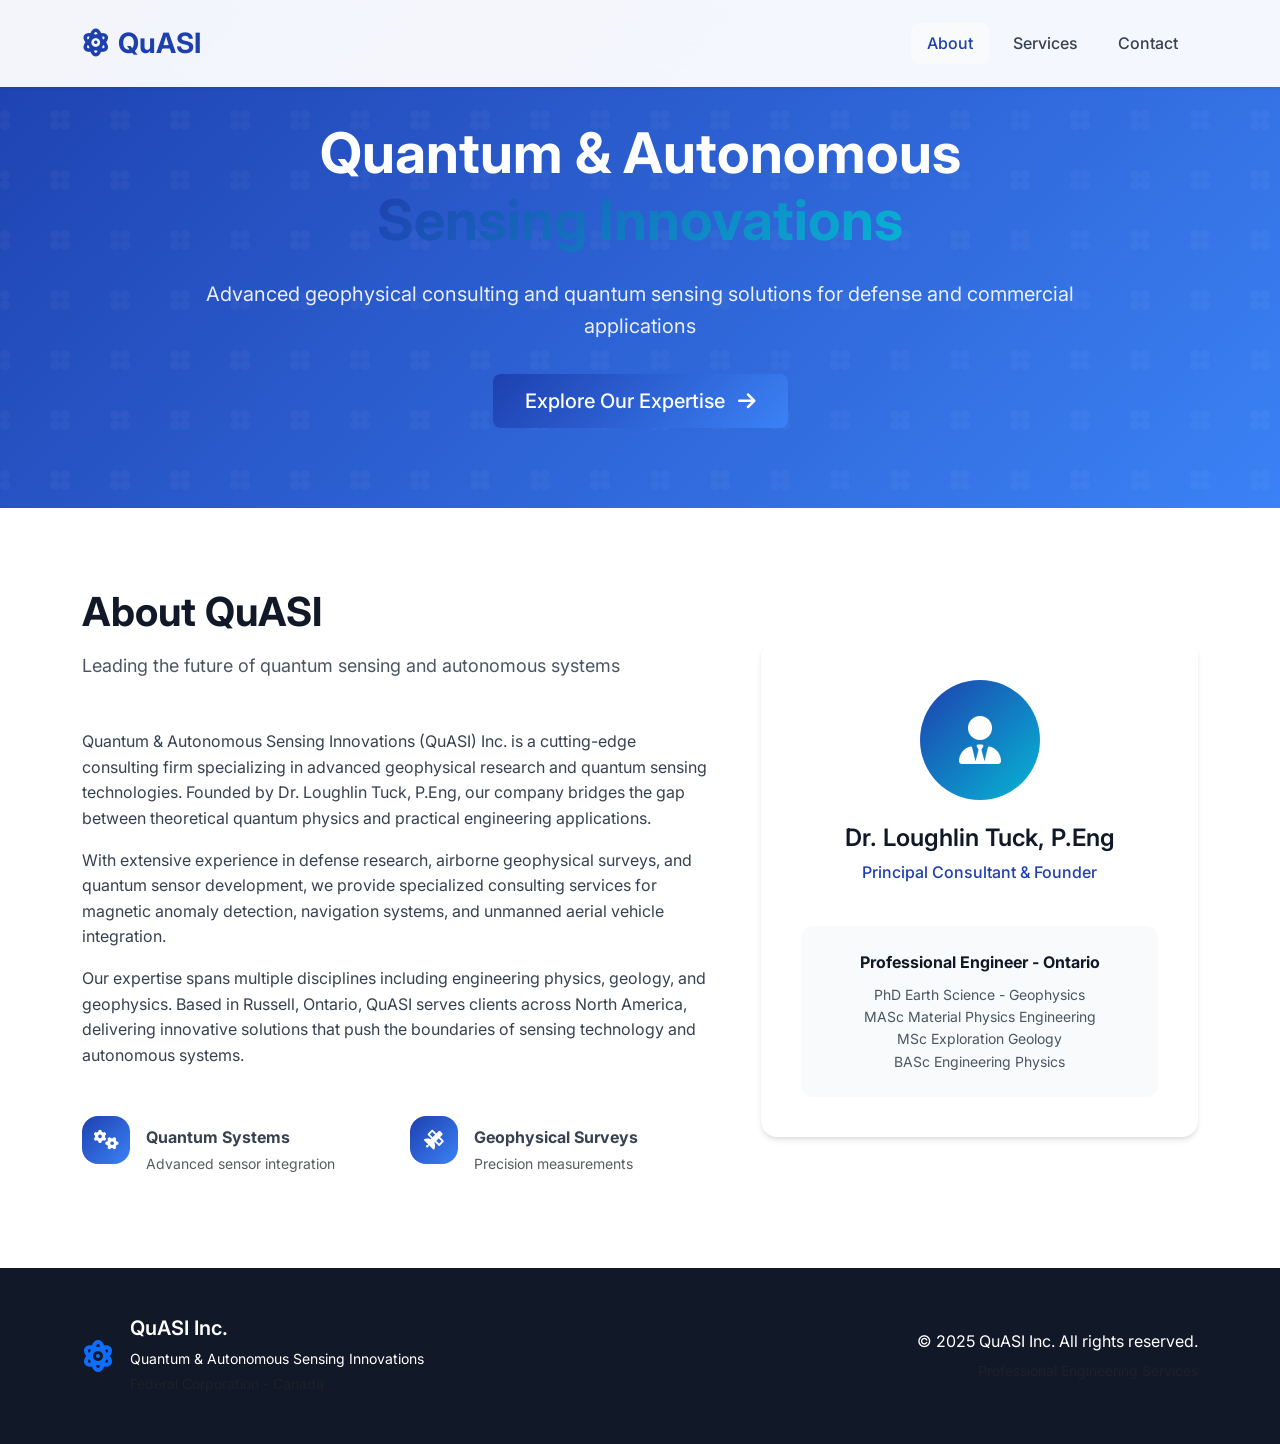
==== index.html @ 9286a0bb "Add files via upload" ====
<!DOCTYPE html>
<html lang="en">
<head>
    <meta charset="UTF-8">
    <meta name="viewport" content="width=device-width, initial-scale=1.0">
    <title>QuASI - Quantum & Autonomous Sensing Innovations</title>
    <link href="https://cdnjs.cloudflare.com/ajax/libs/bootstrap/5.3.0/css/bootstrap.min.css" rel="stylesheet">
    <link href="https://cdnjs.cloudflare.com/ajax/libs/font-awesome/6.4.0/css/all.min.css" rel="stylesheet">
    <link href="https://fonts.googleapis.com/css2?family=Inter:wght@300;400;500;600;700&display=swap" rel="stylesheet">
    <style>
        :root {
            --primary-color: #1e40af;
            --primary-light: #3b82f6;
            --secondary-color: #0f172a;
            --accent-color: #06b6d4;
            --light-bg: #f8fafc;
            --white: #ffffff;
            --gray-50: #f9fafb;
            --gray-100: #f3f4f6;
            --gray-600: #4b5563;
            --gray-700: #374151;
            --gray-900: #111827;
        }

        * {
            margin: 0;
            padding: 0;
            box-sizing: border-box;
        }

        body {
            font-family: 'Inter', -apple-system, BlinkMacSystemFont, 'Segoe UI', sans-serif;
            line-height: 1.6;
            color: var(--gray-700);
            font-weight: 400;
        }

        /* Navigation */
        .navbar {
            background: rgba(255, 255, 255, 0.95);
            backdrop-filter: blur(20px);
            box-shadow: 0 1px 3px rgba(0, 0, 0, 0.1);
            padding: 1rem 0;
            transition: all 0.3s ease;
        }

        .navbar-brand {
            font-weight: 700;
            font-size: 1.75rem;
            color: var(--primary-color) !important;
            display: flex;
            align-items: center;
            gap: 0.5rem;
        }

        .navbar-nav .nav-link {
            color: var(--gray-700) !important;
            font-weight: 500;
            padding: 0.5rem 1rem !important;
            margin: 0 0.25rem;
            border-radius: 0.5rem;
            transition: all 0.3s ease;
        }

        .navbar-nav .nav-link:hover,
        .navbar-nav .nav-link.active {
            color: var(--primary-color) !important;
            background-color: var(--gray-50);
        }

        /* Hero Section */
        .hero-section {
            background: linear-gradient(135deg, var(--primary-color) 0%, var(--primary-light) 100%);
            color: white;
            padding: 120px 0 80px;
            position: relative;
            overflow: hidden;
        }

        .hero-section::before {
            content: '';
            position: absolute;
            top: 0;
            left: 0;
            right: 0;
            bottom: 0;
            background: url("data:image/svg+xml,%3Csvg width='60' height='60' viewBox='0 0 60 60' xmlns='http://www.w3.org/2000/svg'%3E%3Cg fill='none' fill-rule='evenodd'%3E%3Cg fill='%23ffffff' fill-opacity='0.1'%3E%3Ccircle cx='5' cy='5' r='5'/%3E%3Ccircle cx='55' cy='55' r='5'/%3E%3Ccircle cx='55' cy='5' r='5'/%3E%3Ccircle cx='5' cy='55' r='5'/%3E%3C/g%3E%3C/g%3E%3C/svg%3E") repeat;
            opacity: 0.3;
        }

        .hero-content {
            position: relative;
            z-index: 2;
        }

        .hero-section h1 {
            font-size: 3.5rem;
            font-weight: 700;
            margin-bottom: 1.5rem;
            line-height: 1.2;
        }

        .hero-section .lead {
            font-size: 1.25rem;
            font-weight: 400;
            margin-bottom: 2rem;
            opacity: 0.9;
        }

        /* Content Sections */
        .content-section {
            padding: 80px 0;
            display: none;
        }

        .content-section.active {
            display: block;
        }

        .intro-section {
            background: var(--white);
        }

        .services-section {
            background: var(--gray-50);
        }

        .contact-section {
            background: var(--white);
        }

        .section-title {
            font-size: 2.5rem;
            font-weight: 700;
            color: var(--gray-900);
            margin-bottom: 1rem;
            position: relative;
        }

        .section-subtitle {
            font-size: 1.125rem;
            color: var(--gray-600);
            margin-bottom: 3rem;
        }

        /* Cards */
        .card {
            border: none;
            box-shadow: 0 4px 6px -1px rgba(0, 0, 0, 0.1), 0 2px 4px -1px rgba(0, 0, 0, 0.06);
            border-radius: 1rem;
            overflow: hidden;
            transition: all 0.3s ease;
            background: var(--white);
        }

        .card:hover {
            transform: translateY(-4px);
            box-shadow: 0 20px 25px -5px rgba(0, 0, 0, 0.1), 0 10px 10px -5px rgba(0, 0, 0, 0.04);
        }

        .service-card {
            height: 100%;
            padding: 2rem;
        }

        .service-icon {
            width: 4rem;
            height: 4rem;
            background: linear-gradient(135deg, var(--primary-color), var(--primary-light));
            border-radius: 1rem;
            display: flex;
            align-items: center;
            justify-content: center;
            margin-bottom: 1.5rem;
            color: white;
            font-size: 1.5rem;
        }

        .service-card h4 {
            font-size: 1.5rem;
            font-weight: 600;
            color: var(--gray-900);
            margin-bottom: 1rem;
        }

        .service-card p {
            color: var(--gray-600);
            margin-bottom: 1.5rem;
        }

        .service-features {
            list-style: none;
        }

        .service-features li {
            padding: 0.25rem 0;
            color: var(--gray-600);
            display: flex;
            align-items: center;
            gap: 0.5rem;
        }

        .service-features .check-icon {
            color: #10b981;
            font-size: 0.875rem;
        }

        /* Profile Card */
        .profile-card {
            text-align: center;
            padding: 2.5rem;
            background: var(--white);
        }

        .profile-avatar {
            width: 120px;
            height: 120px;
            background: linear-gradient(135deg, var(--primary-color), var(--accent-color));
            border-radius: 50%;
            display: flex;
            align-items: center;
            justify-content: center;
            margin: 0 auto 1.5rem;
            font-size: 3rem;
            color: white;
        }

        .profile-card h5 {
            font-size: 1.5rem;
            font-weight: 600;
            color: var(--gray-900);
            margin-bottom: 0.5rem;
        }

        .profile-card .title {
            color: var(--primary-color);
            font-weight: 500;
            margin-bottom: 1rem;
        }

        .credentials {
            background: var(--gray-50);
            padding: 1.5rem;
            border-radius: 0.75rem;
            margin-top: 1.5rem;
        }

        .credentials strong {
            color: var(--gray-900);
            display: block;
            margin-bottom: 0.5rem;
        }

        .credentials p {
            font-size: 0.875rem;
            color: var(--gray-600);
            margin: 0;
        }

        /* Contact */
        .contact-info {
            background: var(--white);
            padding: 2.5rem;
            border-radius: 1rem;
            box-shadow: 0 4px 6px -1px rgba(0, 0, 0, 0.1);
        }

        .contact-item {
            display: flex;
            align-items: flex-start;
            gap: 1rem;
            margin-bottom: 1.5rem;
        }

        .contact-item i {
            color: var(--primary-color);
            font-size: 1.25rem;
            margin-top: 0.125rem;
            width: 20px;
        }

        .contact-item-content strong {
            color: var(--gray-900);
            font-weight: 600;
        }

        .contact-item-content p {
            margin: 0;
            color: var(--gray-600);
        }

        /* Buttons */
        .btn-primary {
            background: linear-gradient(135deg, var(--primary-color), var(--primary-light));
            border: none;
            padding: 0.75rem 2rem;
            border-radius: 0.5rem;
            font-weight: 500;
            text-transform: none;
            transition: all 0.3s ease;
        }

        .btn-primary:hover {
            transform: translateY(-2px);
            box-shadow: 0 10px 20px rgba(59, 130, 246, 0.3);
            background: linear-gradient(135deg, var(--primary-light), var(--primary-color));
        }

        /* Map placeholder */
        .map-placeholder {
            height: 400px;
            background: linear-gradient(135deg, var(--primary-color), var(--accent-color));
            border-radius: 1rem;
            display: flex;
            align-items: center;
            justify-content: center;
            color: white;
            text-align: center;
        }

        .map-content i {
            font-size: 4rem;
            margin-bottom: 1rem;
            opacity: 0.8;
        }

        /* Footer */
        footer {
            background: var(--gray-900);
            color: white;
            padding: 3rem 0;
        }

        footer h5 {
            font-weight: 600;
            margin-bottom: 0.5rem;
        }

        /* Responsive */
        @media (max-width: 768px) {
            .hero-section {
                padding: 80px 0 60px;
            }
            
            .hero-section h1 {
                font-size: 2.5rem;
            }
            
            .content-section {
                padding: 60px 0;
            }
            
            .section-title {
                font-size: 2rem;
            }
        }

        /* Animations */
        @keyframes fadeInUp {
            from {
                opacity: 0;
                transform: translateY(30px);
            }
            to {
                opacity: 1;
                transform: translateY(0);
            }
        }

        .fade-in-up {
            animation: fadeInUp 0.6s ease-out;
        }

        /* Utility classes */
        .text-gradient {
            background: linear-gradient(135deg, var(--primary-color), var(--accent-color));
            -webkit-background-clip: text;
            -webkit-text-fill-color: transparent;
            background-clip: text;
        }
    </style>
</head>
<body>
    <!-- Navigation -->
    <nav class="navbar navbar-expand-lg fixed-top">
        <div class="container">
            <a class="navbar-brand" href="#" onclick="showSection('intro')">
                <i class="fas fa-atom"></i>
                <span>QuASI</span>
            </a>
            <button class="navbar-toggler" type="button" data-bs-toggle="collapse" data-bs-target="#navbarNav">
                <span class="navbar-toggler-icon"></span>
            </button>
            <div class="collapse navbar-collapse" id="navbarNav">
                <ul class="navbar-nav ms-auto">
                    <li class="nav-item">
                        <a class="nav-link active" href="#" onclick="showSection('intro')">About</a>
                    </li>
                    <li class="nav-item">
                        <a class="nav-link" href="#" onclick="showSection('services')">Services</a>
                    </li>
                    <li class="nav-item">
                        <a class="nav-link" href="#" onclick="showSection('contact')">Contact</a>
                    </li>
                </ul>
            </div>
        </div>
    </nav>

    <!-- Hero Section -->
    <section class="hero-section">
        <div class="container">
            <div class="row justify-content-center">
                <div class="col-lg-10 text-center">
                    <div class="hero-content fade-in-up">
                        <h1>Quantum & Autonomous<br><span class="text-gradient">Sensing Innovations</span></h1>
                        <p class="lead">Advanced geophysical consulting and quantum sensing solutions for defense and commercial applications</p>
                        <button class="btn btn-primary btn-lg" onclick="showSection('services')">
                            Explore Our Expertise <i class="fas fa-arrow-right ms-2"></i>
                        </button>
                    </div>
                </div>
            </div>
        </div>
    </section>

    <!-- About Section -->
    <section id="intro" class="content-section intro-section active">
        <div class="container">
            <div class="row align-items-center g-5">
                <div class="col-lg-7">
                    <h2 class="section-title">About QuASI</h2>
                    <p class="section-subtitle">Leading the future of quantum sensing and autonomous systems</p>
                    
                    <div class="mb-4">
                        <p>Quantum & Autonomous Sensing Innovations (QuASI) Inc. is a cutting-edge consulting firm specializing in advanced geophysical research and quantum sensing technologies. Founded by Dr. Loughlin Tuck, P.Eng, our company bridges the gap between theoretical quantum physics and practical engineering applications.</p>
                        
                        <p>With extensive experience in defense research, airborne geophysical surveys, and quantum sensor development, we provide specialized consulting services for magnetic anomaly detection, navigation systems, and unmanned aerial vehicle integration.</p>
                        
                        <p>Our expertise spans multiple disciplines including engineering physics, geology, and geophysics. Based in Russell, Ontario, QuASI serves clients across North America, delivering innovative solutions that push the boundaries of sensing technology and autonomous systems.</p>
                    </div>

                    <div class="row g-4 mt-4">
                        <div class="col-sm-6">
                            <div class="d-flex align-items-center gap-3">
                                <div class="service-icon" style="width: 3rem; height: 3rem; font-size: 1.25rem;">
                                    <i class="fas fa-cogs"></i>
                                </div>
                                <div>
                                    <h6 class="mb-1 fw-bold">Quantum Systems</h6>
                                    <small class="text-muted">Advanced sensor integration</small>
                                </div>
                            </div>
                        </div>
                        <div class="col-sm-6">
                            <div class="d-flex align-items-center gap-3">
                                <div class="service-icon" style="width: 3rem; height: 3rem; font-size: 1.25rem;">
                                    <i class="fas fa-satellite"></i>
                                </div>
                                <div>
                                    <h6 class="mb-1 fw-bold">Geophysical Surveys</h6>
                                    <small class="text-muted">Precision measurements</small>
                                </div>
                            </div>
                        </div>
                    </div>
                </div>
                <div class="col-lg-5">
                    <div class="card profile-card">
                        <div class="profile-avatar">
                            <i class="fas fa-user-tie"></i>
                        </div>
                        <h5>Dr. Loughlin Tuck, P.Eng</h5>
                        <p class="title">Principal Consultant & Founder</p>
                        <div class="credentials">
                            <strong>Professional Engineer - Ontario</strong>
                            <p>PhD Earth Science - Geophysics<br>
                            MASc Material Physics Engineering<br>
                            MSc Exploration Geology<br>
                            BASc Engineering Physics</p>
                        </div>
                    </div>
                </div>
            </div>
        </div>
    </section>

    <!-- Services Section -->
    <section id="services" class="content-section services-section">
        <div class="container">
            <div class="text-center mb-5">
                <h2 class="section-title">Our Expertise</h2>
                <p class="section-subtitle">Specialized consulting in quantum sensing and autonomous systems</p>
            </div>
            
            <div class="row g-4">
                <div class="col-lg-6">
                    <div class="card service-card">
                        <div class="service-icon">
                            <i class="fas fa-atom"></i>
                        </div>
                        <h4>Magnetic & Electromagnetic Systems</h4>
                        <p>Design and optimization of quantum sensing systems, integration with conventional engineering systems, and performance analysis using advanced methodologies.</p>
                        <ul class="service-features">
                            <li><i class="fas fa-check check-icon"></i>Quantum sensor development & integration</li>
                            <li><i class="fas fa-check check-icon"></i>System optimization & performance analysis</li>
                            <li><i class="fas fa-check check-icon"></i>Advanced electromagnetic modeling</li>
                        </ul>
                    </div>
                </div>
                
                <div class="col-lg-6">
                    <div class="card service-card">
                        <div class="service-icon">
                            <i class="fas fa-compass"></i>
                        </div>
                        <h4>Magnetic Navigation Systems</h4>
                        <p>Advanced navigation algorithms and systems using magnetic field data, signal processing, and control engineering principles for precision navigation applications.</p>
                        <ul class="service-features">
                            <li><i class="fas fa-check check-icon"></i>Navigation algorithm development</li>
                            <li><i class="fas fa-check check-icon"></i>Magnetic field analysis & modeling</li>
                            <li><i class="fas fa-check check-icon"></i>Signal processing optimization</li>
                        </ul>
                    </div>
                </div>
                
                <div class="col-lg-6">
                    <div class="card service-card">
                        <div class="service-icon">
                            <i class="fas fa-drone"></i>
                        </div>
                        <h4>Unmanned Aerial Systems</h4>
                        <p>Systems engineering approach to UAV sensor integration, aerospace engineering principles for platform optimization, and comprehensive sensor performance analysis.</p>
                        <ul class="service-features">
                            <li><i class="fas fa-check check-icon"></i>UAV sensor integration & optimization</li>
                            <li><i class="fas fa-check check-icon"></i>Platform design & performance analysis</li>
                            <li><i class="fas fa-check check-icon"></i>Electromagnetic interference mitigation</li>
                        </ul>
                    </div>
                </div>
                
                <div class="col-lg-6">
                    <div class="card service-card">
                        <div class="service-icon">
                            <i class="fas fa-wave-square"></i>
                        </div>
                        <h4>Signal Processing & Algorithms</h4>
                        <p>Advanced data fusion and algorithm development using engineering mathematics, statistical analysis, and system performance optimization techniques.</p>
                        <ul class="service-features">
                            <li><i class="fas fa-check check-icon"></i>Data fusion & algorithm development</li>
                            <li><i class="fas fa-check check-icon"></i>Statistical analysis & modeling</li>
                            <li><i class="fas fa-check check-icon"></i>Performance optimization & validation</li>
                        </ul>
                    </div>
                </div>
            </div>

            <div class="row mt-5">
                <div class="col-12">
                    <div class="card">
                        <div class="card-body p-4 text-center">
                            <div style="height: 200px; background: linear-gradient(45deg, #ff6b6b, #feca57, #48dbfb, #ff9ff3, #54a0ff); border-radius: 1rem; display: flex; align-items: center; justify-content: center; margin-bottom: 1.5rem; position: relative; overflow: hidden;">
                                <div style="position: absolute; top: 0; left: 0; right: 0; bottom: 0; background: url('data:image/svg+xml,<svg xmlns=\"http://www.w3.org/2000/svg\" viewBox=\"0 0 100 100\"><circle cx=\"20\" cy=\"20\" r=\"2\" fill=\"white\" opacity=\"0.3\"/><circle cx=\"80\" cy=\"30\" r=\"1.5\" fill=\"white\" opacity=\"0.4\"/><circle cx=\"40\" cy=\"70\" r=\"1\" fill=\"white\" opacity=\"0.2\"/><circle cx=\"90\" cy=\"80\" r=\"2.5\" fill=\"white\" opacity=\"0.5\"/><circle cx=\"10\" cy=\"60\" r=\"1.2\" fill=\"white\" opacity=\"0.3\"/></svg>') repeat;"></div>
                                <div style="position: relative; z-index: 2; color: white; text-align: center;">
                                    <i class="fas fa-chart-area fa-3x mb-3"></i>
                                    <h5>Advanced Geophysical Surveys</h5>
                                </div>
                            </div>
                            <h5 class="mb-3">Comprehensive Airborne Geophysical Surveys</h5>
                            <p class="mb-0">Gravimetric, magnetic, radiometric, and electromagnetic methods with GPS precision positioning for defense and commercial applications.</p>
                        </div>
                    </div>
                </div>
            </div>
        </div>
    </section>

    <!-- Contact Section -->
    <section id="contact" class="content-section contact-section">
        <div class="container">
            <div class="text-center mb-5">
                <h2 class="section-title">Contact Us</h2>
                <p class="section-subtitle">Get in touch for your quantum sensing and geophysical consulting needs</p>
            </div>
            
            <div class="row g-5">
                <div class="col-lg-6">
                    <div class="contact-info">
                        <h4 class="mb-4 fw-bold">Get In Touch</h4>
                        
                        <div class="contact-item">
                            <i class="fas fa-user"></i>
                            <div class="contact-item-content">
                                <strong>Dr. Loughlin Tuck, P.Eng</strong>
                                <p>Principal Consultant & Founder</p>
                            </div>
                        </div>
                        
                        <div class="contact-item">
                            <i class="fas fa-envelope"></i>
                            <div class="contact-item-content">
                                <strong>Email</strong>
                                <p>loughlin.tuck@gmail.com</p>
                            </div>
                        </div>
                        
                        <div class="contact-item">
                            <i class="fas fa-map-marker-alt"></i>
                            <div class="contact-item-content">
                                <strong>Location</strong>
                                <p>Russell, Ontario<br>Canada</p>
                            </div>
                        </div>
                        
                        <div class="contact-item">
                            <i class="fas fa-certificate"></i>
                            <div class="contact-item-content">
                                <strong>Registration</strong>
                                <p>Professional Engineers of Ontario<br>Federal Corporation - Canada</p>
                            </div>
                        </div>
                        
                        <div class="mt-4">
                            <button class="btn btn-primary" onclick="window.location.href='mailto:loughlin.tuck@gmail.com'">
                                <i class="fas fa-paper-plane me-2"></i>Send Email
                            </button>
                        </div>
                    </div>
                </div>
                
                <div class="col-lg-6">
                    <div class="map-placeholder mb-4">
                        <div class="map-content">
                            <i class="fas fa-map-marked-alt d-block"></i>
                            <h5 class="mb-2">Eastern Ontario</h5>
                            <p class="mb-0">Serving the Ottawa-Russell Region</p>
                        </div>
                    </div>
                    
                    <div class="card">
                        <div class="card-body text-center p-4">
                            <h5 class="mb-3">Service Areas</h5>
                            <p class="mb-4">Providing specialized quantum sensing and geophysical consulting services across North America</p>
                            <div class="row text-center g-4">
                                <div class="col-4">
                                    <i class="fas fa-maple-leaf fa-3x text-danger mb-2"></i>
                                    <h6 class="fw-bold">Canada</h6>
                                    <small class="text-muted">Primary Market</small>
                                </div>
                                <div class="col-4">
                                    <i class="fas fa-flag-usa fa-3x text-primary mb-2"></i>
                                    <h6 class="fw-bold">United States</h6>
                                    <small class="text-muted">Defense & Commercial</small>
                                </div>
                                <div class="col-4">
                                    <i class="fas fa-globe-americas fa-3x text-success mb-2"></i>
                                    <h6 class="fw-bold">International</h6>
                                    <small class="text-muted">Select Projects</small>
                                </div>
                            </div>
                        </div>
                    </div>
                </div>
            </div>
        </div>
    </section>

    <!-- Footer -->
    <footer>
        <div class="container">
            <div class="row align-items-center">
                <div class="col-lg-6">
                    <div class="d-flex align-items-center gap-3 mb-3 mb-lg-0">
                        <i class="fas fa-atom fa-2x text-primary"></i>
                        <div>
                            <h5>QuASI Inc.</h5>
                            <p class="mb-0 small">Quantum & Autonomous Sensing Innovations</p>
                            <small class="text-muted">Federal Corporation - Canada</small>
                        </div>
                    </div>
                </div>
                <div class="col-lg-6 text-lg-end">
                    <p class="mb-1">&copy; 2025 QuASI Inc. All rights reserved.</p>
                    <small class="text-muted">Professional Engineering Services</small>
                </div>
            </div>
        </div>
    </footer>

    <script src="https://cdnjs.cloudflare.com/ajax/libs/bootstrap/5.3.0/js/bootstrap.bundle.min.js"></script>
    <script>
        function showSection(sectionName) {
            // Hide all sections
            const sections = document.querySelectorAll('.content-section');
            sections.forEach(section => {
                section.classList.remove('active');
            });
            
            // Show selected section with animation
            const targetSection = document.getElementById(sectionName);
            if (targetSection) {
                targetSection.classList.add('active');
                targetSection.classList.add('fade-in-up');
                
                // Remove animation class after animation completes
                setTimeout(() => {
                    targetSection.classList.remove('fade-in-up');
                }, 600);
            }
            
            // Update navigation
            const navLinks = document.querySelectorAll('.nav-link');
            navLinks.forEach(link => {
                link.classList.remove('active');
            });
            
            // Find and activate the corresponding nav link
            navLinks.forEach(link => {
                const linkText = link.textContent.toLowerCase();
                if ((sectionName === 'intro' && linkText.includes('about')) ||
                    (sectionName === 'services' && linkText.includes('services')) ||
                    (sectionName === 'contact' && linkText.includes('contact'))) {
                    link.classList.add('active');
                }
            });
            
            // Smooth scroll to top
            window.scrollTo({top: 0, behavior: 'smooth'});
        }

        // Handle navbar collapse on mobile
        document.querySelectorAll('.nav-link').forEach(link => {
            link.addEventListener('click', () => {
                const navbarCollapse = document.querySelector('.navbar-collapse');
                if (navbarCollapse.classList.contains('show')) {
                    const bsCollapse = bootstrap.Collapse.getInstance(navbarCollapse);
                    if (bsCollapse) {
                        bsCollapse.hide();
                    }
                }
            });
        });

        // Add scroll effect to navbar
        window.addEventListener('scroll', function() {
            const navbar = document.querySelector('.navbar');
            if (window.scrollY > 50) {
                navbar.style.background = 'rgba(255, 255, 255, 0.98)';
                navbar.style.boxShadow = '0 2px 20px rgba(0, 0, 0, 0.1)';
            } else {
                navbar.style.background = 'rgba(255, 255, 255, 0.95)';
                navbar.style.boxShadow = '0 1px 3px rgba(0, 0, 0, 0.1)';
            }
        });

        // Initialize page
        document.addEventListener('DOMContentLoaded', function() {
            showSection('intro');
        });
    </script>
</body>
</html>
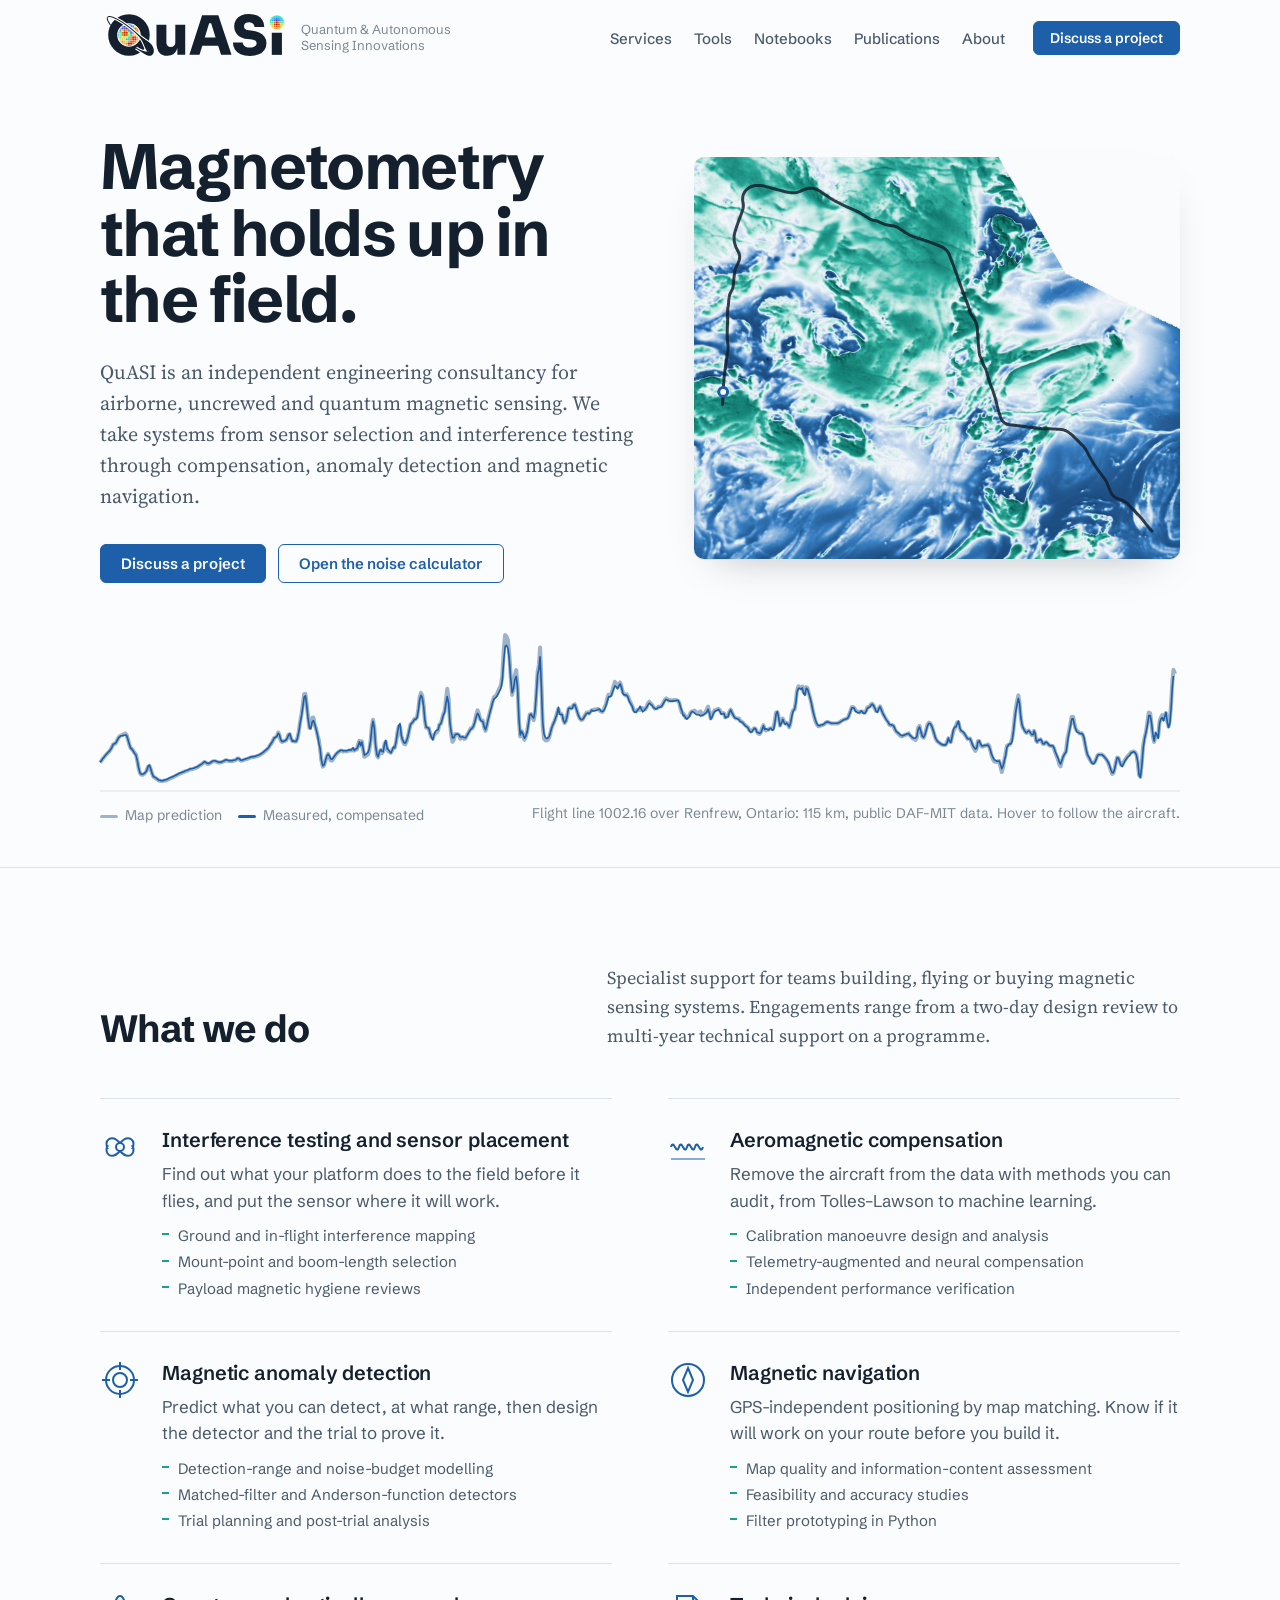
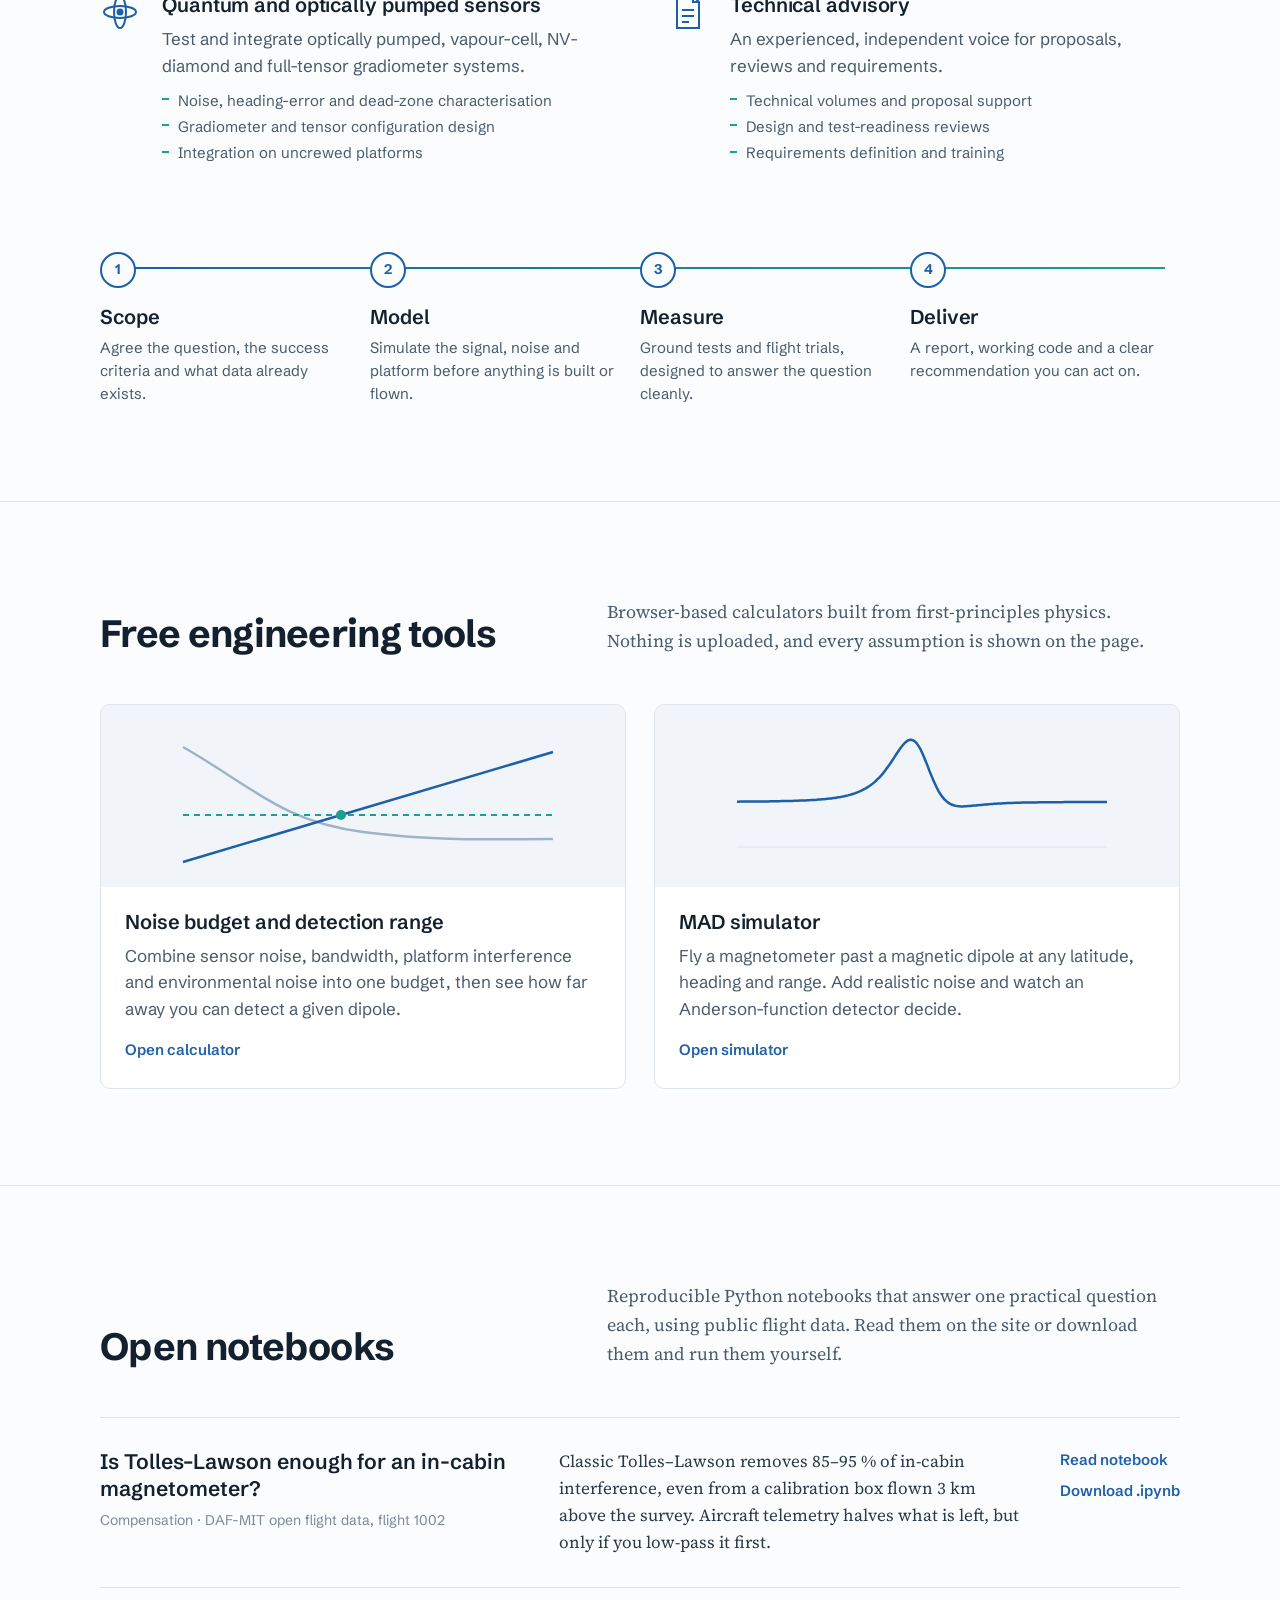
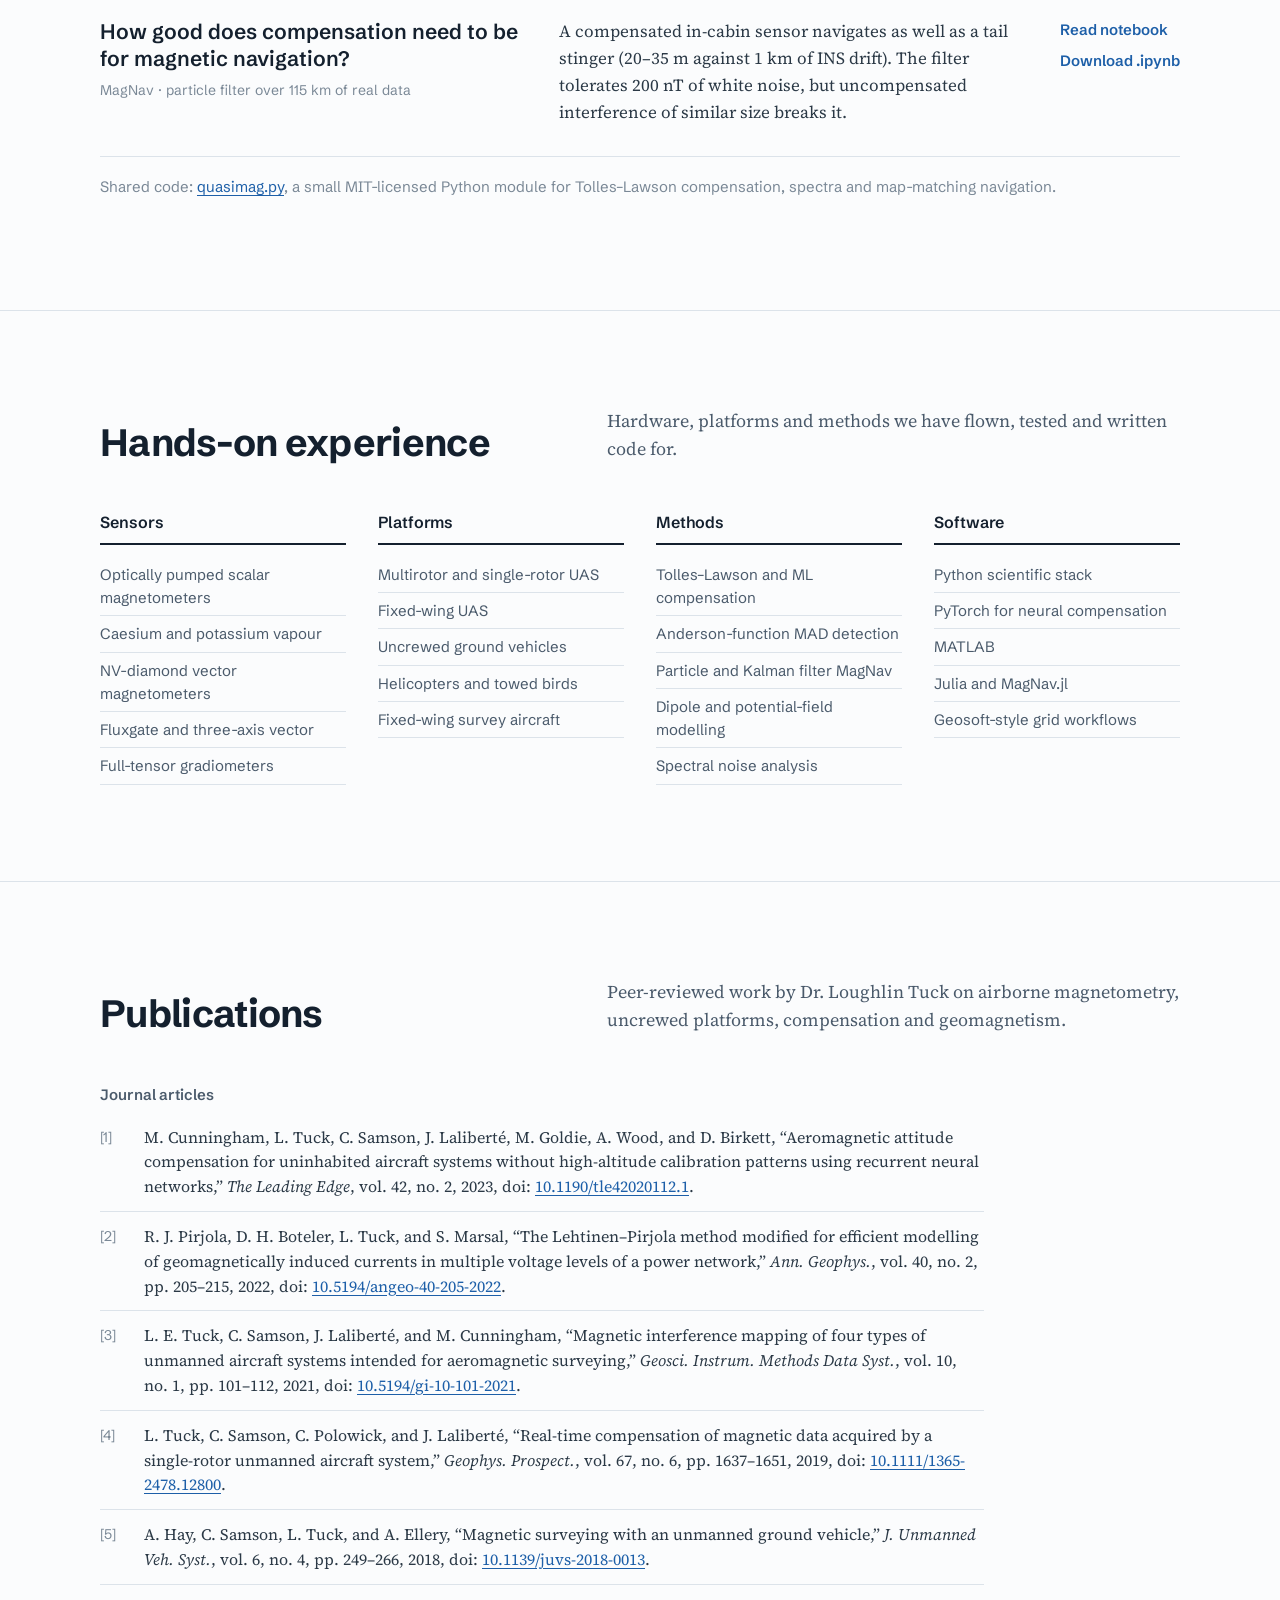
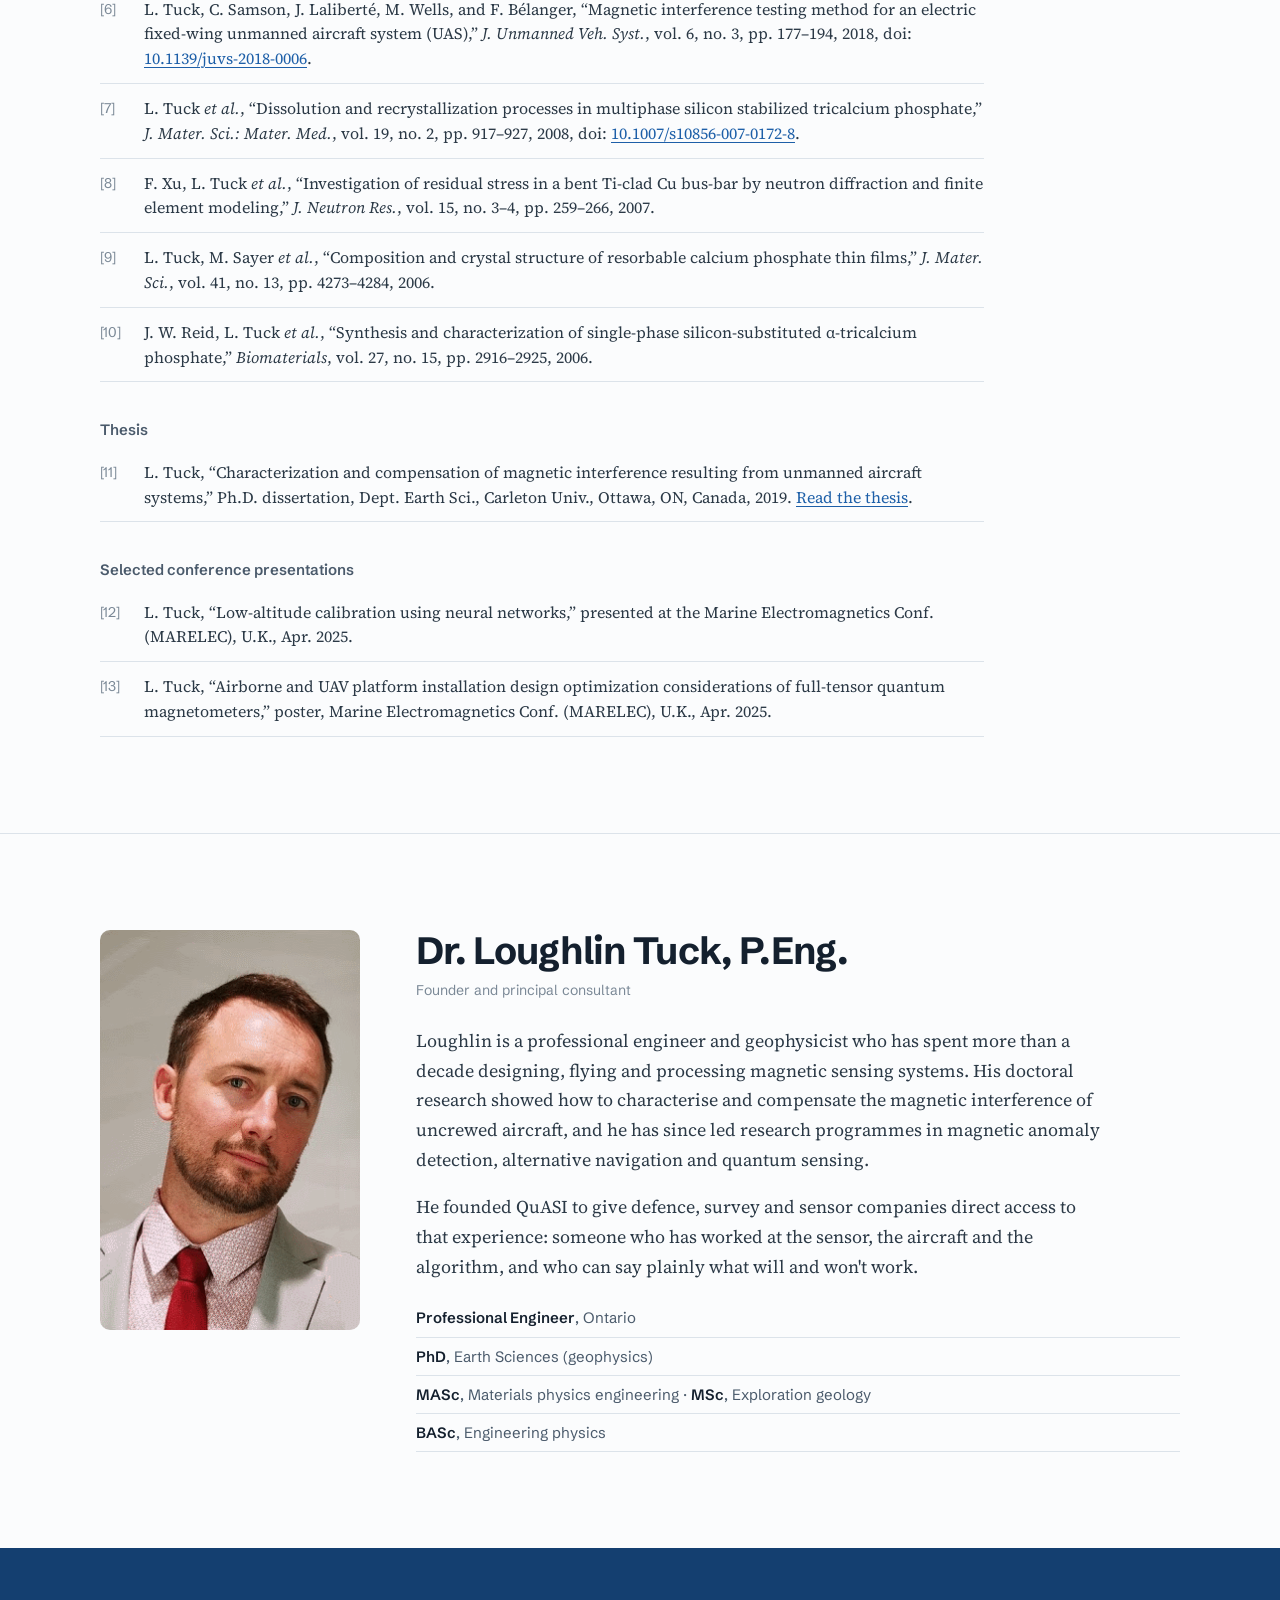
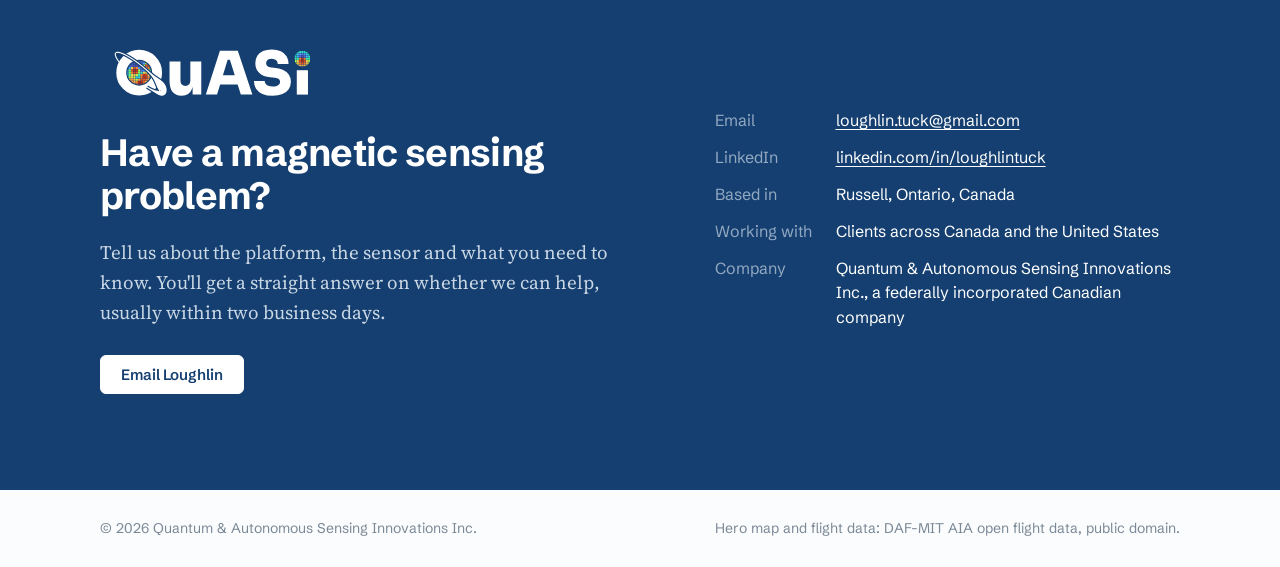
==== commit 15e76556: "Add files via upload" ====
--- a/index.html
+++ b/index.html
@@ -1,762 +1,269 @@
-<!DOCTYPE html>
+<!doctype html>
 <html lang="en">
 <head>
-    <meta charset="UTF-8">
-    <meta name="viewport" content="width=device-width, initial-scale=1.0">
-    <title>QuASI - Quantum & Autonomous Sensing Innovations</title>
-    <link href="https://cdnjs.cloudflare.com/ajax/libs/bootstrap/5.3.0/css/bootstrap.min.css" rel="stylesheet">
-    <link href="https://cdnjs.cloudflare.com/ajax/libs/font-awesome/6.4.0/css/all.min.css" rel="stylesheet">
-    <link href="https://fonts.googleapis.com/css2?family=Inter:wght@300;400;500;600;700&display=swap" rel="stylesheet">
-    <style>
-        :root {
-            --primary-color: #1e40af;
-            --primary-light: #3b82f6;
-            --secondary-color: #0f172a;
-            --accent-color: #06b6d4;
-            --light-bg: #f8fafc;
-            --white: #ffffff;
-            --gray-50: #f9fafb;
-            --gray-100: #f3f4f6;
-            --gray-600: #4b5563;
-            --gray-700: #374151;
-            --gray-900: #111827;
-        }
-
-        * {
-            margin: 0;
-            padding: 0;
-            box-sizing: border-box;
-        }
-
-        body {
-            font-family: 'Inter', -apple-system, BlinkMacSystemFont, 'Segoe UI', sans-serif;
-            line-height: 1.6;
-            color: var(--gray-700);
-            font-weight: 400;
-        }
-
-        /* Navigation */
-        .navbar {
-            background: rgba(255, 255, 255, 0.95);
-            backdrop-filter: blur(20px);
-            box-shadow: 0 1px 3px rgba(0, 0, 0, 0.1);
-            padding: 1rem 0;
-            transition: all 0.3s ease;
-        }
-
-        .navbar-brand {
-            font-weight: 700;
-            font-size: 1.75rem;
-            color: var(--primary-color) !important;
-            display: flex;
-            align-items: center;
-            gap: 0.5rem;
-        }
-
-        .navbar-nav .nav-link {
-            color: var(--gray-700) !important;
-            font-weight: 500;
-            padding: 0.5rem 1rem !important;
-            margin: 0 0.25rem;
-            border-radius: 0.5rem;
-            transition: all 0.3s ease;
-        }
-
-        .navbar-nav .nav-link:hover,
-        .navbar-nav .nav-link.active {
-            color: var(--primary-color) !important;
-            background-color: var(--gray-50);
-        }
-
-        /* Hero Section */
-        .hero-section {
-            background: linear-gradient(135deg, var(--primary-color) 0%, var(--primary-light) 100%);
-            color: white;
-            padding: 120px 0 80px;
-            position: relative;
-            overflow: hidden;
-        }
-
-        .hero-section::before {
-            content: '';
-            position: absolute;
-            top: 0;
-            left: 0;
-            right: 0;
-            bottom: 0;
-            background: url("data:image/svg+xml,%3Csvg width='60' height='60' viewBox='0 0 60 60' xmlns='http://www.w3.org/2000/svg'%3E%3Cg fill='none' fill-rule='evenodd'%3E%3Cg fill='%23ffffff' fill-opacity='0.1'%3E%3Ccircle cx='5' cy='5' r='5'/%3E%3Ccircle cx='55' cy='55' r='5'/%3E%3Ccircle cx='55' cy='5' r='5'/%3E%3Ccircle cx='5' cy='55' r='5'/%3E%3C/g%3E%3C/g%3E%3C/svg%3E") repeat;
-            opacity: 0.3;
-        }
-
-        .hero-content {
-            position: relative;
-            z-index: 2;
-        }
-
-        .hero-section h1 {
-            font-size: 3.5rem;
-            font-weight: 700;
-            margin-bottom: 1.5rem;
-            line-height: 1.2;
-        }
-
-        .hero-section .lead {
-            font-size: 1.25rem;
-            font-weight: 400;
-            margin-bottom: 2rem;
-            opacity: 0.9;
-        }
-
-        /* Content Sections */
-        .content-section {
-            padding: 80px 0;
-            display: none;
-        }
-
-        .content-section.active {
-            display: block;
-        }
-
-        .intro-section {
-            background: var(--white);
-        }
-
-        .services-section {
-            background: var(--gray-50);
-        }
-
-        .contact-section {
-            background: var(--white);
-        }
-
-        .section-title {
-            font-size: 2.5rem;
-            font-weight: 700;
-            color: var(--gray-900);
-            margin-bottom: 1rem;
-            position: relative;
-        }
-
-        .section-subtitle {
-            font-size: 1.125rem;
-            color: var(--gray-600);
-            margin-bottom: 3rem;
-        }
-
-        /* Cards */
-        .card {
-            border: none;
-            box-shadow: 0 4px 6px -1px rgba(0, 0, 0, 0.1), 0 2px 4px -1px rgba(0, 0, 0, 0.06);
-            border-radius: 1rem;
-            overflow: hidden;
-            transition: all 0.3s ease;
-            background: var(--white);
-        }
-
-        .card:hover {
-            transform: translateY(-4px);
-            box-shadow: 0 20px 25px -5px rgba(0, 0, 0, 0.1), 0 10px 10px -5px rgba(0, 0, 0, 0.04);
-        }
-
-        .service-card {
-            height: 100%;
-            padding: 2rem;
-        }
-
-        .service-icon {
-            width: 4rem;
-            height: 4rem;
-            background: linear-gradient(135deg, var(--primary-color), var(--primary-light));
-            border-radius: 1rem;
-            display: flex;
-            align-items: center;
-            justify-content: center;
-            margin-bottom: 1.5rem;
-            color: white;
-            font-size: 1.5rem;
-        }
-
-        .service-card h4 {
-            font-size: 1.5rem;
-            font-weight: 600;
-            color: var(--gray-900);
-            margin-bottom: 1rem;
-        }
-
-        .service-card p {
-            color: var(--gray-600);
-            margin-bottom: 1.5rem;
-        }
-
-        .service-features {
-            list-style: none;
-        }
-
-        .service-features li {
-            padding: 0.25rem 0;
-            color: var(--gray-600);
-            display: flex;
-            align-items: center;
-            gap: 0.5rem;
-        }
-
-        .service-features .check-icon {
-            color: #10b981;
-            font-size: 0.875rem;
-        }
-
-        /* Profile Card */
-        .profile-card {
-            text-align: center;
-            padding: 2.5rem;
-            background: var(--white);
-        }
-
-        .profile-avatar {
-            width: 120px;
-            height: 120px;
-            background: linear-gradient(135deg, var(--primary-color), var(--accent-color));
-            border-radius: 50%;
-            display: flex;
-            align-items: center;
-            justify-content: center;
-            margin: 0 auto 1.5rem;
-            font-size: 3rem;
-            color: white;
-        }
-
-        .profile-card h5 {
-            font-size: 1.5rem;
-            font-weight: 600;
-            color: var(--gray-900);
-            margin-bottom: 0.5rem;
-        }
-
-        .profile-card .title {
-            color: var(--primary-color);
-            font-weight: 500;
-            margin-bottom: 1rem;
-        }
-
-        .credentials {
-            background: var(--gray-50);
-            padding: 1.5rem;
-            border-radius: 0.75rem;
-            margin-top: 1.5rem;
-        }
-
-        .credentials strong {
-            color: var(--gray-900);
-            display: block;
-            margin-bottom: 0.5rem;
-        }
-
-        .credentials p {
-            font-size: 0.875rem;
-            color: var(--gray-600);
-            margin: 0;
-        }
-
-        /* Contact */
-        .contact-info {
-            background: var(--white);
-            padding: 2.5rem;
-            border-radius: 1rem;
-            box-shadow: 0 4px 6px -1px rgba(0, 0, 0, 0.1);
-        }
-
-        .contact-item {
-            display: flex;
-            align-items: flex-start;
-            gap: 1rem;
-            margin-bottom: 1.5rem;
-        }
-
-        .contact-item i {
-            color: var(--primary-color);
-            font-size: 1.25rem;
-            margin-top: 0.125rem;
-            width: 20px;
-        }
-
-        .contact-item-content strong {
-            color: var(--gray-900);
-            font-weight: 600;
-        }
-
-        .contact-item-content p {
-            margin: 0;
-            color: var(--gray-600);
-        }
-
-        /* Buttons */
-        .btn-primary {
-            background: linear-gradient(135deg, var(--primary-color), var(--primary-light));
-            border: none;
-            padding: 0.75rem 2rem;
-            border-radius: 0.5rem;
-            font-weight: 500;
-            text-transform: none;
-            transition: all 0.3s ease;
-        }
-
-        .btn-primary:hover {
-            transform: translateY(-2px);
-            box-shadow: 0 10px 20px rgba(59, 130, 246, 0.3);
-            background: linear-gradient(135deg, var(--primary-light), var(--primary-color));
-        }
-
-        /* Map placeholder */
-        .map-placeholder {
-            height: 400px;
-            background: linear-gradient(135deg, var(--primary-color), var(--accent-color));
-            border-radius: 1rem;
-            display: flex;
-            align-items: center;
-            justify-content: center;
-            color: white;
-            text-align: center;
-        }
-
-        .map-content i {
-            font-size: 4rem;
-            margin-bottom: 1rem;
-            opacity: 0.8;
-        }
-
-        /* Footer */
-        footer {
-            background: var(--gray-900);
-            color: white;
-            padding: 3rem 0;
-        }
-
-        footer h5 {
-            font-weight: 600;
-            margin-bottom: 0.5rem;
-        }
-
-        /* Responsive */
-        @media (max-width: 768px) {
-            .hero-section {
-                padding: 80px 0 60px;
-            }
-            
-            .hero-section h1 {
-                font-size: 2.5rem;
-            }
-            
-            .content-section {
-                padding: 60px 0;
-            }
-            
-            .section-title {
-                font-size: 2rem;
-            }
-        }
-
-        /* Animations */
-        @keyframes fadeInUp {
-            from {
-                opacity: 0;
-                transform: translateY(30px);
-            }
-            to {
-                opacity: 1;
-                transform: translateY(0);
-            }
-        }
-
-        .fade-in-up {
-            animation: fadeInUp 0.6s ease-out;
-        }
-
-        /* Utility classes */
-        .text-gradient {
-            background: linear-gradient(135deg, var(--primary-color), var(--accent-color));
-            -webkit-background-clip: text;
-            -webkit-text-fill-color: transparent;
-            background-clip: text;
-        }
-    </style>
+<meta charset="utf-8">
+<meta name="viewport" content="width=device-width, initial-scale=1">
+<title>QuASI Inc. | Magnetic sensing consultancy</title>
+<meta name="description" content="Independent engineering consultancy for airborne, uncrewed and quantum magnetometry: interference testing, aeromagnetic compensation, magnetic anomaly detection and magnetic navigation.">
+<meta property="og:title" content="QuASI Inc. | Quantum & Autonomous Sensing Innovations">
+<meta property="og:description" content="Magnetometry that holds up in the field. Compensation, anomaly detection, magnetic navigation and quantum sensor evaluation.">
+<meta property="og:image" content="assets/renfrew-map.jpg">
+<link rel="icon" href="assets/logo/quasi-icon-B6.svg" type="image/svg+xml">
+<link rel="icon" href="assets/logo/quasi-icon-B6.png" type="image/png">
+<link rel="apple-touch-icon" href="assets/logo/quasi-icon-B6.png">
+<link rel="preconnect" href="https://fonts.googleapis.com">
+<link rel="preconnect" href="https://fonts.gstatic.com" crossorigin>
+<link href="https://fonts.googleapis.com/css2?family=Schibsted+Grotesk:wght@400;500;600;700&family=Source+Serif+4:opsz,wght@8..60,400;8..60,500&display=swap" rel="stylesheet">
+<link rel="stylesheet" href="css/site.css">
 </head>
 <body>
-    <!-- Navigation -->
-    <nav class="navbar navbar-expand-lg fixed-top">
-        <div class="container">
-            <a class="navbar-brand" href="#" onclick="showSection('intro')">
-                <i class="fas fa-atom"></i>
-                <span>QuASI</span>
-            </a>
-            <button class="navbar-toggler" type="button" data-bs-toggle="collapse" data-bs-target="#navbarNav">
-                <span class="navbar-toggler-icon"></span>
-            </button>
-            <div class="collapse navbar-collapse" id="navbarNav">
-                <ul class="navbar-nav ms-auto">
-                    <li class="nav-item">
-                        <a class="nav-link active" href="#" onclick="showSection('intro')">About</a>
-                    </li>
-                    <li class="nav-item">
-                        <a class="nav-link" href="#" onclick="showSection('services')">Services</a>
-                    </li>
-                    <li class="nav-item">
-                        <a class="nav-link" href="#" onclick="showSection('contact')">Contact</a>
-                    </li>
-                </ul>
-            </div>
+
+<nav class="nav" id="nav">
+  <div class="wrap">
+    <a class="brand" href="#top" aria-label="QuASI home">
+      <img src="assets/logo/quasi-logo-B2.svg" alt="QuASI" width="160" height="46"><span>Quantum &amp; Autonomous Sensing Innovations</span>
+    </a>
+    <button class="menu-btn" id="menuBtn" aria-expanded="false" aria-controls="navLinks">Menu</button>
+    <ul id="navLinks">
+      <li><a href="#services">Services</a></li>
+      <li><a href="#tools">Tools</a></li>
+      <li><a href="#notebooks">Notebooks</a></li>
+      <li><a href="#publications">Publications</a></li>
+      <li><a href="#about">About</a></li>
+    </ul>
+    <a class="btn primary" href="#contact">Discuss a project</a>
+  </div>
+</nav>
+
+<main id="top">
+<section class="hero">
+  <div class="wrap">
+    <div class="hero-grid">
+      <div>
+        <h1>Magnetometry that holds up in the field.</h1>
+        <p class="lede">QuASI is an independent engineering consultancy for airborne, uncrewed and quantum magnetic sensing. We take systems from sensor selection and interference testing through compensation, anomaly detection and magnetic navigation.</p>
+        <div class="ctas">
+          <a class="btn primary" href="#contact">Discuss a project</a>
+          <a class="btn ghost" href="tools/noise.html">Open the noise calculator</a>
         </div>
-    </nav>
-
-    <!-- Hero Section -->
-    <section class="hero-section">
-        <div class="container">
-            <div class="row justify-content-center">
-                <div class="col-lg-10 text-center">
-                    <div class="hero-content fade-in-up">
-                        <h1>Quantum & Autonomous<br><span class="text-gradient">Sensing Innovations</span></h1>
-                        <p class="lead">Advanced geophysical consulting and quantum sensing solutions for defense and commercial applications</p>
-                        <button class="btn btn-primary btn-lg" onclick="showSection('services')">
-                            Explore Our Expertise <i class="fas fa-arrow-right ms-2"></i>
-                        </button>
-                    </div>
-                </div>
-            </div>
-        </div>
-    </section>
-
-    <!-- About Section -->
-    <section id="intro" class="content-section intro-section active">
-        <div class="container">
-            <div class="row align-items-center g-5">
-                <div class="col-lg-7">
-                    <h2 class="section-title">About QuASI</h2>
-                    <p class="section-subtitle">Leading the future of quantum sensing and autonomous systems</p>
-                    
-                    <div class="mb-4">
-                        <p>Quantum & Autonomous Sensing Innovations (QuASI) Inc. is a cutting-edge consulting firm specializing in advanced geophysical research and quantum sensing technologies. Founded by Dr. Loughlin Tuck, P.Eng, our company bridges the gap between theoretical quantum physics and practical engineering applications.</p>
-                        
-                        <p>With extensive experience in defense research, airborne geophysical surveys, and quantum sensor development, we provide specialized consulting services for magnetic anomaly detection, navigation systems, and unmanned aerial vehicle integration.</p>
-                        
-                        <p>Our expertise spans multiple disciplines including engineering physics, geology, and geophysics. Based in Russell, Ontario, QuASI serves clients across North America, delivering innovative solutions that push the boundaries of sensing technology and autonomous systems.</p>
-                    </div>
-
-                    <div class="row g-4 mt-4">
-                        <div class="col-sm-6">
-                            <div class="d-flex align-items-center gap-3">
-                                <div class="service-icon" style="width: 3rem; height: 3rem; font-size: 1.25rem;">
-                                    <i class="fas fa-cogs"></i>
-                                </div>
-                                <div>
-                                    <h6 class="mb-1 fw-bold">Quantum Systems</h6>
-                                    <small class="text-muted">Advanced sensor integration</small>
-                                </div>
-                            </div>
-                        </div>
-                        <div class="col-sm-6">
-                            <div class="d-flex align-items-center gap-3">
-                                <div class="service-icon" style="width: 3rem; height: 3rem; font-size: 1.25rem;">
-                                    <i class="fas fa-satellite"></i>
-                                </div>
-                                <div>
-                                    <h6 class="mb-1 fw-bold">Geophysical Surveys</h6>
-                                    <small class="text-muted">Precision measurements</small>
-                                </div>
-                            </div>
-                        </div>
-                    </div>
-                </div>
-                <div class="col-lg-5">
-                    <div class="card profile-card">
-                        <div class="profile-avatar">
-                            <i class="fas fa-user-tie"></i>
-                        </div>
-                        <h5>Dr. Loughlin Tuck, P.Eng</h5>
-                        <p class="title">Principal Consultant & Founder</p>
-                        <div class="credentials">
-                            <strong>Professional Engineer - Ontario</strong>
-                            <p>PhD Earth Science - Geophysics<br>
-                            MASc Material Physics Engineering<br>
-                            MSc Exploration Geology<br>
-                            BASc Engineering Physics</p>
-                        </div>
-                    </div>
-                </div>
-            </div>
-        </div>
-    </section>
-
-    <!-- Services Section -->
-    <section id="services" class="content-section services-section">
-        <div class="container">
-            <div class="text-center mb-5">
-                <h2 class="section-title">Our Expertise</h2>
-                <p class="section-subtitle">Specialized consulting in quantum sensing and autonomous systems</p>
-            </div>
-            
-            <div class="row g-4">
-                <div class="col-lg-6">
-                    <div class="card service-card">
-                        <div class="service-icon">
-                            <i class="fas fa-atom"></i>
-                        </div>
-                        <h4>Magnetic & Electromagnetic Systems</h4>
-                        <p>Design and optimization of quantum sensing systems, integration with conventional engineering systems, and performance analysis using advanced methodologies.</p>
-                        <ul class="service-features">
-                            <li><i class="fas fa-check check-icon"></i>Quantum sensor development & integration</li>
-                            <li><i class="fas fa-check check-icon"></i>System optimization & performance analysis</li>
-                            <li><i class="fas fa-check check-icon"></i>Advanced electromagnetic modeling</li>
-                        </ul>
-                    </div>
-                </div>
-                
-                <div class="col-lg-6">
-                    <div class="card service-card">
-                        <div class="service-icon">
-                            <i class="fas fa-compass"></i>
-                        </div>
-                        <h4>Magnetic Navigation Systems</h4>
-                        <p>Advanced navigation algorithms and systems using magnetic field data, signal processing, and control engineering principles for precision navigation applications.</p>
-                        <ul class="service-features">
-                            <li><i class="fas fa-check check-icon"></i>Navigation algorithm development</li>
-                            <li><i class="fas fa-check check-icon"></i>Magnetic field analysis & modeling</li>
-                            <li><i class="fas fa-check check-icon"></i>Signal processing optimization</li>
-                        </ul>
-                    </div>
-                </div>
-                
-                <div class="col-lg-6">
-                    <div class="card service-card">
-                        <div class="service-icon">
-                            <i class="fas fa-drone"></i>
-                        </div>
-                        <h4>Unmanned Aerial Systems</h4>
-                        <p>Systems engineering approach to UAV sensor integration, aerospace engineering principles for platform optimization, and comprehensive sensor performance analysis.</p>
-                        <ul class="service-features">
-                            <li><i class="fas fa-check check-icon"></i>UAV sensor integration & optimization</li>
-                            <li><i class="fas fa-check check-icon"></i>Platform design & performance analysis</li>
-                            <li><i class="fas fa-check check-icon"></i>Electromagnetic interference mitigation</li>
-                        </ul>
-                    </div>
-                </div>
-                
-                <div class="col-lg-6">
-                    <div class="card service-card">
-                        <div class="service-icon">
-                            <i class="fas fa-wave-square"></i>
-                        </div>
-                        <h4>Signal Processing & Algorithms</h4>
-                        <p>Advanced data fusion and algorithm development using engineering mathematics, statistical analysis, and system performance optimization techniques.</p>
-                        <ul class="service-features">
-                            <li><i class="fas fa-check check-icon"></i>Data fusion & algorithm development</li>
-                            <li><i class="fas fa-check check-icon"></i>Statistical analysis & modeling</li>
-                            <li><i class="fas fa-check check-icon"></i>Performance optimization & validation</li>
-                        </ul>
-                    </div>
-                </div>
-            </div>
-
-            <div class="row mt-5">
-                <div class="col-12">
-                    <div class="card">
-                        <div class="card-body p-4 text-center">
-                            <div style="height: 200px; background: linear-gradient(45deg, #ff6b6b, #feca57, #48dbfb, #ff9ff3, #54a0ff); border-radius: 1rem; display: flex; align-items: center; justify-content: center; margin-bottom: 1.5rem; position: relative; overflow: hidden;">
-                                <div style="position: absolute; top: 0; left: 0; right: 0; bottom: 0; background: url('data:image/svg+xml,<svg xmlns=\"http://www.w3.org/2000/svg\" viewBox=\"0 0 100 100\"><circle cx=\"20\" cy=\"20\" r=\"2\" fill=\"white\" opacity=\"0.3\"/><circle cx=\"80\" cy=\"30\" r=\"1.5\" fill=\"white\" opacity=\"0.4\"/><circle cx=\"40\" cy=\"70\" r=\"1\" fill=\"white\" opacity=\"0.2\"/><circle cx=\"90\" cy=\"80\" r=\"2.5\" fill=\"white\" opacity=\"0.5\"/><circle cx=\"10\" cy=\"60\" r=\"1.2\" fill=\"white\" opacity=\"0.3\"/></svg>') repeat;"></div>
-                                <div style="position: relative; z-index: 2; color: white; text-align: center;">
-                                    <i class="fas fa-chart-area fa-3x mb-3"></i>
-                                    <h5>Advanced Geophysical Surveys</h5>
-                                </div>
-                            </div>
-                            <h5 class="mb-3">Comprehensive Airborne Geophysical Surveys</h5>
-                            <p class="mb-0">Gravimetric, magnetic, radiometric, and electromagnetic methods with GPS precision positioning for defense and commercial applications.</p>
-                        </div>
-                    </div>
-                </div>
-            </div>
-        </div>
-    </section>
-
-    <!-- Contact Section -->
-    <section id="contact" class="content-section contact-section">
-        <div class="container">
-            <div class="text-center mb-5">
-                <h2 class="section-title">Contact Us</h2>
-                <p class="section-subtitle">Get in touch for your quantum sensing and geophysical consulting needs</p>
-            </div>
-            
-            <div class="row g-5">
-                <div class="col-lg-6">
-                    <div class="contact-info">
-                        <h4 class="mb-4 fw-bold">Get In Touch</h4>
-                        
-                        <div class="contact-item">
-                            <i class="fas fa-user"></i>
-                            <div class="contact-item-content">
-                                <strong>Dr. Loughlin Tuck, P.Eng</strong>
-                                <p>Principal Consultant & Founder</p>
-                            </div>
-                        </div>
-                        
-                        <div class="contact-item">
-                            <i class="fas fa-envelope"></i>
-                            <div class="contact-item-content">
-                                <strong>Email</strong>
-                                <p>loughlin.tuck@gmail.com</p>
-                            </div>
-                        </div>
-                        
-                        <div class="contact-item">
-                            <i class="fas fa-map-marker-alt"></i>
-                            <div class="contact-item-content">
-                                <strong>Location</strong>
-                                <p>Russell, Ontario<br>Canada</p>
-                            </div>
-                        </div>
-                        
-                        <div class="contact-item">
-                            <i class="fas fa-certificate"></i>
-                            <div class="contact-item-content">
-                                <strong>Registration</strong>
-                                <p>Professional Engineers of Ontario<br>Federal Corporation - Canada</p>
-                            </div>
-                        </div>
-                        
-                        <div class="mt-4">
-                            <button class="btn btn-primary" onclick="window.location.href='mailto:loughlin.tuck@gmail.com'">
-                                <i class="fas fa-paper-plane me-2"></i>Send Email
-                            </button>
-                        </div>
-                    </div>
-                </div>
-                
-                <div class="col-lg-6">
-                    <div class="map-placeholder mb-4">
-                        <div class="map-content">
-                            <i class="fas fa-map-marked-alt d-block"></i>
-                            <h5 class="mb-2">Eastern Ontario</h5>
-                            <p class="mb-0">Serving the Ottawa-Russell Region</p>
-                        </div>
-                    </div>
-                    
-                    <div class="card">
-                        <div class="card-body text-center p-4">
-                            <h5 class="mb-3">Service Areas</h5>
-                            <p class="mb-4">Providing specialized quantum sensing and geophysical consulting services across North America</p>
-                            <div class="row text-center g-4">
-                                <div class="col-4">
-                                    <i class="fas fa-maple-leaf fa-3x text-danger mb-2"></i>
-                                    <h6 class="fw-bold">Canada</h6>
-                                    <small class="text-muted">Primary Market</small>
-                                </div>
-                                <div class="col-4">
-                                    <i class="fas fa-flag-usa fa-3x text-primary mb-2"></i>
-                                    <h6 class="fw-bold">United States</h6>
-                                    <small class="text-muted">Defense & Commercial</small>
-                                </div>
-                                <div class="col-4">
-                                    <i class="fas fa-globe-americas fa-3x text-success mb-2"></i>
-                                    <h6 class="fw-bold">International</h6>
-                                    <small class="text-muted">Select Projects</small>
-                                </div>
-                            </div>
-                        </div>
-                    </div>
-                </div>
-            </div>
-        </div>
-    </section>
-
-    <!-- Footer -->
-    <footer>
-        <div class="container">
-            <div class="row align-items-center">
-                <div class="col-lg-6">
-                    <div class="d-flex align-items-center gap-3 mb-3 mb-lg-0">
-                        <i class="fas fa-atom fa-2x text-primary"></i>
-                        <div>
-                            <h5>QuASI Inc.</h5>
-                            <p class="mb-0 small">Quantum & Autonomous Sensing Innovations</p>
-                            <small class="text-muted">Federal Corporation - Canada</small>
-                        </div>
-                    </div>
-                </div>
-                <div class="col-lg-6 text-lg-end">
-                    <p class="mb-1">&copy; 2025 QuASI Inc. All rights reserved.</p>
-                    <small class="text-muted">Professional Engineering Services</small>
-                </div>
-            </div>
-        </div>
-    </footer>
-
-    <script src="https://cdnjs.cloudflare.com/ajax/libs/bootstrap/5.3.0/js/bootstrap.bundle.min.js"></script>
-    <script>
-        function showSection(sectionName) {
-            // Hide all sections
-            const sections = document.querySelectorAll('.content-section');
-            sections.forEach(section => {
-                section.classList.remove('active');
-            });
-            
-            // Show selected section with animation
-            const targetSection = document.getElementById(sectionName);
-            if (targetSection) {
-                targetSection.classList.add('active');
-                targetSection.classList.add('fade-in-up');
-                
-                // Remove animation class after animation completes
-                setTimeout(() => {
-                    targetSection.classList.remove('fade-in-up');
-                }, 600);
-            }
-            
-            // Update navigation
-            const navLinks = document.querySelectorAll('.nav-link');
-            navLinks.forEach(link => {
-                link.classList.remove('active');
-            });
-            
-            // Find and activate the corresponding nav link
-            navLinks.forEach(link => {
-                const linkText = link.textContent.toLowerCase();
-                if ((sectionName === 'intro' && linkText.includes('about')) ||
-                    (sectionName === 'services' && linkText.includes('services')) ||
-                    (sectionName === 'contact' && linkText.includes('contact'))) {
-                    link.classList.add('active');
-                }
-            });
-            
-            // Smooth scroll to top
-            window.scrollTo({top: 0, behavior: 'smooth'});
-        }
-
-        // Handle navbar collapse on mobile
-        document.querySelectorAll('.nav-link').forEach(link => {
-            link.addEventListener('click', () => {
-                const navbarCollapse = document.querySelector('.navbar-collapse');
-                if (navbarCollapse.classList.contains('show')) {
-                    const bsCollapse = bootstrap.Collapse.getInstance(navbarCollapse);
-                    if (bsCollapse) {
-                        bsCollapse.hide();
-                    }
-                }
-            });
-        });
-
-        // Add scroll effect to navbar
-        window.addEventListener('scroll', function() {
-            const navbar = document.querySelector('.navbar');
-            if (window.scrollY > 50) {
-                navbar.style.background = 'rgba(255, 255, 255, 0.98)';
-                navbar.style.boxShadow = '0 2px 20px rgba(0, 0, 0, 0.1)';
-            } else {
-                navbar.style.background = 'rgba(255, 255, 255, 0.95)';
-                navbar.style.boxShadow = '0 1px 3px rgba(0, 0, 0, 0.1)';
-            }
-        });
-
-        // Initialize page
-        document.addEventListener('DOMContentLoaded', function() {
-            showSection('intro');
-        });
-    </script>
+      </div>
+      <figure class="map-panel" style="margin:0">
+        <img src="assets/renfrew-map.jpg" alt="Shaded aeromagnetic anomaly map near Renfrew, Ontario, with a survey flight line drawn across it" width="1400" height="1158">
+        <svg id="mapSvg" viewBox="0 0 1000 827" preserveAspectRatio="none" aria-hidden="true"></svg>
+      </figure>
+    </div>
+    <figure class="trace" style="margin:40px 0 0">
+      <svg id="traceSvg" viewBox="0 0 1000 170" preserveAspectRatio="none" role="img" aria-label="Measured magnetic field along a 115 km flight line compared with the anomaly map"></svg>
+      <figcaption>
+        <span><span class="key"><i style="background:#9fb3c8"></i>Map prediction</span><span class="key"><i style="background:#1d5fa8"></i>Measured, compensated</span></span>
+        <span id="traceReadout">Flight line 1002.16 over Renfrew, Ontario: 115 km, public DAF-MIT data. Hover to follow the aircraft.</span>
+      </figcaption>
+    </figure>
+  </div>
+</section>
+
+<section id="services">
+  <div class="wrap">
+    <div class="sec-head">
+      <h2>What we do</h2>
+      <p>Specialist support for teams building, flying or buying magnetic sensing systems. Engagements range from a two-day design review to multi-year technical support on a programme.</p>
+    </div>
+    <div class="services">
+      <div class="svc">
+        <svg viewBox="0 0 40 40" fill="none" stroke="currentColor" stroke-width="2" aria-hidden="true"><circle cx="20" cy="20" r="4"/><path d="M20 16c-9-10-17-2-12 6M20 24c9 10 17 2 12-6M20 16c9-10 17-2 12 6M20 24c-9 10-17 2-12-6"/></svg>
+        <div><h3>Interference testing and sensor placement</h3>
+        <p>Find out what your platform does to the field before it flies, and put the sensor where it will work.</p>
+        <ul><li>Ground and in-flight interference mapping</li><li>Mount-point and boom-length selection</li><li>Payload magnetic hygiene reviews</li></ul></div>
+      </div>
+      <div class="svc">
+        <svg viewBox="0 0 40 40" fill="none" stroke="currentColor" stroke-width="2" aria-hidden="true"><path d="M3 20c3-9 5 9 8 0s5 9 8 0 5 9 8 0 5 9 8 0"/><path d="M3 32h34" opacity=".5"/></svg>
+        <div><h3>Aeromagnetic compensation</h3>
+        <p>Remove the aircraft from the data with methods you can audit, from Tolles–Lawson to machine learning.</p>
+        <ul><li>Calibration manoeuvre design and analysis</li><li>Telemetry-augmented and neural compensation</li><li>Independent performance verification</li></ul></div>
+      </div>
+      <div class="svc">
+        <svg viewBox="0 0 40 40" fill="none" stroke="currentColor" stroke-width="2" aria-hidden="true"><circle cx="20" cy="20" r="14"/><circle cx="20" cy="20" r="7"/><path d="M20 2v8M20 30v8M2 20h8M30 20h8"/></svg>
+        <div><h3>Magnetic anomaly detection</h3>
+        <p>Predict what you can detect, at what range, then design the detector and the trial to prove it.</p>
+        <ul><li>Detection-range and noise-budget modelling</li><li>Matched-filter and Anderson-function detectors</li><li>Trial planning and post-trial analysis</li></ul></div>
+      </div>
+      <div class="svc">
+        <svg viewBox="0 0 40 40" fill="none" stroke="currentColor" stroke-width="2" aria-hidden="true"><circle cx="20" cy="20" r="16"/><path d="M20 8l5 12-5 12-5-12z"/></svg>
+        <div><h3>Magnetic navigation</h3>
+        <p>GPS-independent positioning by map matching. Know if it will work on your route before you build it.</p>
+        <ul><li>Map quality and information-content assessment</li><li>Feasibility and accuracy studies</li><li>Filter prototyping in Python</li></ul></div>
+      </div>
+      <div class="svc">
+        <svg viewBox="0 0 40 40" fill="none" stroke="currentColor" stroke-width="2" aria-hidden="true"><ellipse cx="20" cy="20" rx="16" ry="6"/><ellipse cx="20" cy="20" rx="6" ry="16"/><circle cx="20" cy="20" r="2.5" fill="currentColor"/></svg>
+        <div><h3>Quantum and optically pumped sensors</h3>
+        <p>Test and integrate optically pumped, vapour-cell, NV-diamond and full-tensor gradiometer systems.</p>
+        <ul><li>Noise, heading-error and dead-zone characterisation</li><li>Gradiometer and tensor configuration design</li><li>Integration on uncrewed platforms</li></ul></div>
+      </div>
+      <div class="svc">
+        <svg viewBox="0 0 40 40" fill="none" stroke="currentColor" stroke-width="2" aria-hidden="true"><path d="M9 4h16l6 6v26H9z"/><path d="M25 4v6h6M14 18h12M14 24h12M14 30h7"/></svg>
+        <div><h3>Technical advisory</h3>
+        <p>An experienced, independent voice for proposals, reviews and requirements.</p>
+        <ul><li>Technical volumes and proposal support</li><li>Design and test-readiness reviews</li><li>Requirements definition and training</li></ul></div>
+      </div>
+    </div>
+
+    <ol class="steps" aria-label="How an engagement runs">
+      <li><h3>Scope</h3><p>Agree the question, the success criteria and what data already exists.</p></li>
+      <li><h3>Model</h3><p>Simulate the signal, noise and platform before anything is built or flown.</p></li>
+      <li><h3>Measure</h3><p>Ground tests and flight trials, designed to answer the question cleanly.</p></li>
+      <li><h3>Deliver</h3><p>A report, working code and a clear recommendation you can act on.</p></li>
+    </ol>
+  </div>
+</section>
+
+<section id="tools">
+  <div class="wrap">
+    <div class="sec-head">
+      <h2>Free engineering tools</h2>
+      <p>Browser-based calculators built from first-principles physics. Nothing is uploaded, and every assumption is shown on the page.</p>
+    </div>
+    <div class="tools">
+      <a class="tool" href="tools/noise.html">
+        <div class="pv"><svg viewBox="0 0 400 150" aria-hidden="true">
+          <path d="M20 20 C 90 60, 120 95, 200 105 S 330 112, 390 112" fill="none" stroke="#9fb3c8" stroke-width="2.5"/>
+          <path d="M20 135 L 390 25" fill="none" stroke="#1d5fa8" stroke-width="2.5"/>
+          <path d="M20 88 H390" stroke="#1e9e8f" stroke-width="2" stroke-dasharray="6 5"/>
+          <circle cx="178" cy="88" r="5" fill="#1e9e8f"/></svg></div>
+        <div class="tx"><h3>Noise budget and detection range</h3>
+          <p>Combine sensor noise, bandwidth, platform interference and environmental noise into one budget, then see how far away you can detect a given dipole.</p>
+          <span class="go">Open calculator</span></div>
+      </a>
+      <a class="tool" href="tools/mad-sim.html">
+        <div class="pv"><svg viewBox="0 0 400 150" aria-hidden="true">
+          <path id="pvSig" fill="none" stroke="#1d5fa8" stroke-width="2.5" d=""/>
+          <path d="M20 120 H390" stroke="#dce3ea"/></svg></div>
+        <div class="tx"><h3>MAD simulator</h3>
+          <p>Fly a magnetometer past a magnetic dipole at any latitude, heading and range. Add realistic noise and watch an Anderson-function detector decide.</p>
+          <span class="go">Open simulator</span></div>
+      </a>
+    </div>
+  </div>
+</section>
+
+<section id="notebooks">
+  <div class="wrap">
+    <div class="sec-head">
+      <h2>Open notebooks</h2>
+      <p>Reproducible Python notebooks that answer one practical question each, using public flight data. Read them on the site or download them and run them yourself.</p>
+    </div>
+    <div class="nbs">
+      <article class="nb">
+        <div><div class="q">Is Tolles–Lawson enough for an in-cabin magnetometer?</div>
+          <div class="meta">Compensation · DAF-MIT open flight data, flight 1002</div></div>
+        <p class="find">Classic Tolles–Lawson removes 85–95 % of in-cabin interference, even from a calibration box flown 3 km above the survey. Aircraft telemetry halves what is left, but only if you low-pass it first.</p>
+        <div class="links"><a href="notebooks/01_in_cabin_compensation.html">Read notebook</a><a href="notebooks/01_in_cabin_compensation.ipynb" download>Download .ipynb</a></div>
+      </article>
+      <article class="nb">
+        <div><div class="q">How good does compensation need to be for magnetic navigation?</div>
+          <div class="meta">MagNav · particle filter over 115 km of real data</div></div>
+        <p class="find">A compensated in-cabin sensor navigates as well as a tail stinger (20–35 m against 1 km of INS drift). The filter tolerates 200 nT of white noise, but uncompensated interference of similar size breaks it.</p>
+        <div class="links"><a href="notebooks/02_magnav_noise_tolerance.html">Read notebook</a><a href="notebooks/02_magnav_noise_tolerance.ipynb" download>Download .ipynb</a></div>
+      </article>
+    </div>
+    <p class="soon">Shared code: <a href="code/quasimag.py">quasimag.py</a>, a small MIT-licensed Python module for Tolles–Lawson compensation, spectra and map-matching navigation.</p>
+  </div>
+</section>
+
+<section id="capabilities">
+  <div class="wrap">
+    <div class="sec-head">
+      <h2>Hands-on experience</h2>
+      <p>Hardware, platforms and methods we have flown, tested and written code for.</p>
+    </div>
+    <div class="caps">
+      <div><h3>Sensors</h3><ul><li>Optically pumped scalar magnetometers</li><li>Caesium and potassium vapour</li><li>NV-diamond vector magnetometers</li><li>Fluxgate and three-axis vector</li><li>Full-tensor gradiometers</li></ul></div>
+      <div><h3>Platforms</h3><ul><li>Multirotor and single-rotor UAS</li><li>Fixed-wing UAS</li><li>Uncrewed ground vehicles</li><li>Helicopters and towed birds</li><li>Fixed-wing survey aircraft</li></ul></div>
+      <div><h3>Methods</h3><ul><li>Tolles–Lawson and ML compensation</li><li>Anderson-function MAD detection</li><li>Particle and Kalman filter MagNav</li><li>Dipole and potential-field modelling</li><li>Spectral noise analysis</li></ul></div>
+      <div><h3>Software</h3><ul><li>Python scientific stack</li><li>PyTorch for neural compensation</li><li>MATLAB</li><li>Julia and MagNav.jl</li><li>Geosoft-style grid workflows</li></ul></div>
+    </div>
+  </div>
+</section>
+
+<section id="publications">
+  <div class="wrap">
+    <div class="sec-head">
+      <h2>Publications</h2>
+      <p>Peer-reviewed work by Dr. Loughlin Tuck on airborne magnetometry, uncrewed platforms, compensation and geomagnetism.</p>
+    </div>
+    <div class="pub-group">Journal articles</div>
+    <ol class="pubs">
+      <li><span>M. Cunningham, L. Tuck, C. Samson, J. Laliberté, M. Goldie, A. Wood, and D. Birkett, “Aeromagnetic attitude compensation for uninhabited aircraft systems without high-altitude calibration patterns using recurrent neural networks,” <i>The Leading Edge</i>, vol. 42, no. 2, 2023, doi: <a href="https://doi.org/10.1190/tle42020112.1">10.1190/tle42020112.1</a>.</span></li>
+      <li><span>R. J. Pirjola, D. H. Boteler, L. Tuck, and S. Marsal, “The Lehtinen–Pirjola method modified for efficient modelling of geomagnetically induced currents in multiple voltage levels of a power network,” <i>Ann. Geophys.</i>, vol. 40, no. 2, pp. 205–215, 2022, doi: <a href="https://doi.org/10.5194/angeo-40-205-2022">10.5194/angeo-40-205-2022</a>.</span></li>
+      <li><span>L. E. Tuck, C. Samson, J. Laliberté, and M. Cunningham, “Magnetic interference mapping of four types of unmanned aircraft systems intended for aeromagnetic surveying,” <i>Geosci. Instrum. Methods Data Syst.</i>, vol. 10, no. 1, pp. 101–112, 2021, doi: <a href="https://doi.org/10.5194/gi-10-101-2021">10.5194/gi-10-101-2021</a>.</span></li>
+      <li><span>L. Tuck, C. Samson, C. Polowick, and J. Laliberté, “Real-time compensation of magnetic data acquired by a single-rotor unmanned aircraft system,” <i>Geophys. Prospect.</i>, vol. 67, no. 6, pp. 1637–1651, 2019, doi: <a href="https://doi.org/10.1111/1365-2478.12800">10.1111/1365-2478.12800</a>.</span></li>
+      <li><span>A. Hay, C. Samson, L. Tuck, and A. Ellery, “Magnetic surveying with an unmanned ground vehicle,” <i>J. Unmanned Veh. Syst.</i>, vol. 6, no. 4, pp. 249–266, 2018, doi: <a href="https://doi.org/10.1139/juvs-2018-0013">10.1139/juvs-2018-0013</a>.</span></li>
+      <li><span>L. Tuck, C. Samson, J. Laliberté, M. Wells, and F. Bélanger, “Magnetic interference testing method for an electric fixed-wing unmanned aircraft system (UAS),” <i>J. Unmanned Veh. Syst.</i>, vol. 6, no. 3, pp. 177–194, 2018, doi: <a href="https://doi.org/10.1139/juvs-2018-0006">10.1139/juvs-2018-0006</a>.</span></li>
+      <li><span>L. Tuck <i>et al.</i>, “Dissolution and recrystallization processes in multiphase silicon stabilized tricalcium phosphate,” <i>J. Mater. Sci.: Mater. Med.</i>, vol. 19, no. 2, pp. 917–927, 2008, doi: <a href="https://doi.org/10.1007/s10856-007-0172-8">10.1007/s10856-007-0172-8</a>.</span></li>
+      <li><span>F. Xu, L. Tuck <i>et al.</i>, “Investigation of residual stress in a bent Ti-clad Cu bus-bar by neutron diffraction and finite element modeling,” <i>J. Neutron Res.</i>, vol. 15, no. 3–4, pp. 259–266, 2007.</span></li>
+      <li><span>L. Tuck, M. Sayer <i>et al.</i>, “Composition and crystal structure of resorbable calcium phosphate thin films,” <i>J. Mater. Sci.</i>, vol. 41, no. 13, pp. 4273–4284, 2006.</span></li>
+      <li><span>J. W. Reid, L. Tuck <i>et al.</i>, “Synthesis and characterization of single-phase silicon-substituted α-tricalcium phosphate,” <i>Biomaterials</i>, vol. 27, no. 15, pp. 2916–2925, 2006.</span></li>
+    </ol>
+    <div class="pub-group">Thesis</div>
+    <ol class="pubs" style="counter-reset:p 10">
+      <li><span>L. Tuck, “Characterization and compensation of magnetic interference resulting from unmanned aircraft systems,” Ph.D. dissertation, Dept. Earth Sci., Carleton Univ., Ottawa, ON, Canada, 2019. <a href="https://curve.carleton.ca/d2b99a48-2c1d-4c7c-b9ec-a411ad390020">Read the thesis</a>.</span></li>
+    </ol>
+    <div class="pub-group">Selected conference presentations</div>
+    <ol class="pubs" style="counter-reset:p 11">
+      <li><span>L. Tuck, “Low-altitude calibration using neural networks,” presented at the Marine Electromagnetics Conf. (MARELEC), U.K., Apr. 2025.</span></li>
+      <li><span>L. Tuck, “Airborne and UAV platform installation design optimization considerations of full-tensor quantum magnetometers,” poster, Marine Electromagnetics Conf. (MARELEC), U.K., Apr. 2025.</span></li>
+    </ol>
+  </div>
+</section>
+
+<section id="about">
+  <div class="wrap about">
+    <div>
+      <img src="assets/loughlin-tuck.png" alt="Portrait of Dr. Loughlin Tuck" width="310" height="400">
+    </div>
+    <div>
+      <h2>Dr. Loughlin Tuck, P.Eng.</h2>
+      <p class="small" style="margin:8px 0 24px">Founder and principal consultant</p>
+      <div class="prose">
+        <p>Loughlin is a professional engineer and geophysicist who has spent more than a decade designing, flying and processing magnetic sensing systems. His doctoral research showed how to characterise and compensate the magnetic interference of uncrewed aircraft, and he has since led research programmes in magnetic anomaly detection, alternative navigation and quantum sensing.</p>
+        <p>He founded QuASI to give defence, survey and sensor companies direct access to that experience: someone who has worked at the sensor, the aircraft and the algorithm, and who can say plainly what will and won't work.</p>
+      </div>
+      <div class="creds">
+        <div><b>Professional Engineer</b>, Ontario</div>
+        <div><b>PhD</b>, Earth Sciences (geophysics)</div>
+        <div><b>MASc</b>, Materials physics engineering · <b>MSc</b>, Exploration geology</div>
+        <div><b>BASc</b>, Engineering physics</div>
+      </div>
+    </div>
+  </div>
+</section>
+
+<section id="contact" class="contact">
+  <div class="wrap grid">
+    <div>
+      <img class="contact-logo" src="assets/logo/quasi-logo-B2-reverse.svg" alt="QuASI" width="220" height="64">
+      <h2>Have a magnetic sensing problem?</h2>
+      <p>Tell us about the platform, the sensor and what you need to know. You'll get a straight answer on whether we can help, usually within two business days.</p>
+      <a class="btn primary" href="mailto:loughlin.tuck@gmail.com?subject=Project%20enquiry">Email Loughlin</a>
+    </div>
+    <dl>
+      <dt>Email</dt><dd><a href="mailto:loughlin.tuck@gmail.com">loughlin.tuck@gmail.com</a></dd>
+      <dt>LinkedIn</dt><dd><a href="https://www.linkedin.com/in/loughlintuck/">linkedin.com/in/loughlintuck</a></dd>
+      <dt>Based in</dt><dd>Russell, Ontario, Canada</dd>
+      <dt>Working with</dt><dd>Clients across Canada and the United States</dd>
+      <dt>Company</dt><dd>Quantum &amp; Autonomous Sensing Innovations Inc., a federally incorporated Canadian company</dd>
+    </dl>
+  </div>
+</section>
+</main>
+
+<footer>
+  <div class="wrap">
+    <span>© 2026 Quantum &amp; Autonomous Sensing Innovations Inc.</span>
+    <span>Hero map and flight data: DAF-MIT AIA open flight data, public domain.</span>
+  </div>
+</footer>
+
+<script src="js/hero-data.js"></script>
+<script src="js/site.js"></script>
 </body>
-</html>+</html>
--- a/css/site.css
+++ b/css/site.css
@@ -0,0 +1,240 @@
+/* QuASI Inc. — site styles */
+:root {
+  --paper: #fbfcfd;
+  --panel: #f1f5f9;
+  --ink: #14202e;
+  --slate: #4a5a6b;
+  --mute: #7a8896;
+  --rule: #dce3ea;
+  --blue: #1d5fa8;
+  --blue-deep: #143f70;
+  --teal: #1e9e8f;
+  --sans: "Schibsted Grotesk", system-ui, -apple-system, "Segoe UI", sans-serif;
+  --serif: "Source Serif 4", Georgia, "Times New Roman", serif;
+  --wrap: 1160px;
+  --gutter: clamp(16px, 4vw, 40px);
+}
+* { box-sizing: border-box; }
+html { scroll-behavior: smooth; scroll-padding-top: 76px; }
+body {
+  margin: 0; background: var(--paper); color: var(--ink);
+  font: 400 17px/1.55 var(--sans); -webkit-font-smoothing: antialiased;
+}
+img { max-width: 100%; display: block; }
+a { color: var(--blue); text-underline-offset: 3px; }
+a:hover { color: var(--blue-deep); }
+:focus-visible { outline: 2px solid var(--blue); outline-offset: 3px; border-radius: 2px; }
+.wrap { max-width: var(--wrap); margin: 0 auto; padding: 0 var(--gutter); }
+
+/* nav */
+.nav {
+  position: sticky; top: 0; z-index: 20; background: rgba(251,252,253,.92);
+  backdrop-filter: saturate(1.4) blur(10px); border-bottom: 1px solid transparent; transition: border-color .2s;
+}
+.nav.scrolled { border-bottom-color: var(--rule); }
+.nav .wrap { display: flex; align-items: center; gap: 28px; height: 76px; }
+.brand { display: flex; align-items: center; gap: 10px; text-decoration: none; color: var(--ink); }
+.brand svg { width: 34px; height: 34px; }
+.brand img { height: 58px; width: auto; display: block; margin-left: -12px; }
+.brand b { font-weight: 700; font-size: 20px; letter-spacing: -.01em; }
+.brand span { font-size: 13px; color: var(--mute); line-height: 1.2; max-width: 150px; }
+.nav ul { list-style: none; display: flex; gap: 22px; margin: 0 0 0 auto; padding: 0; }
+.nav ul a { color: var(--slate); text-decoration: none; font-size: 15px; font-weight: 500; }
+.nav ul a:hover { color: var(--ink); }
+.menu-btn { display: none; margin-left: auto; background: none; border: 1px solid var(--rule); border-radius: 6px; padding: 7px 10px; font: inherit; font-size: 14px; color: var(--ink); }
+
+.btn {
+  display: inline-flex; align-items: center; gap: 8px; padding: 11px 20px; border-radius: 6px;
+  font: 600 15px/1 var(--sans); text-decoration: none; border: 1px solid var(--blue); cursor: pointer;
+  transition: background .15s, color .15s;
+}
+.btn.primary { background: var(--blue); color: #fff; }
+.btn.primary:hover { background: var(--blue-deep); border-color: var(--blue-deep); color: #fff; }
+.btn.ghost { background: transparent; color: var(--blue); }
+.btn.ghost:hover { background: #e8f0f9; }
+.nav .btn { padding: 9px 16px; font-size: 14px; }
+
+/* type */
+h1, h2, h3 { font-family: var(--sans); color: var(--ink); margin: 0; }
+h1 { font-size: clamp(38px, 5.4vw, 64px); line-height: 1.04; font-weight: 700; letter-spacing: -.025em; }
+h2 { font-size: clamp(28px, 3.2vw, 38px); line-height: 1.12; font-weight: 700; letter-spacing: -.018em; }
+h3 { font-size: 20px; line-height: 1.3; font-weight: 600; letter-spacing: -.005em; }
+.lede { font: 400 20px/1.55 var(--serif); color: var(--slate); max-width: 34em; }
+.prose { font: 400 18px/1.65 var(--serif); color: #2b3946; max-width: 38em; }
+.prose p { margin: 0 0 1em; }
+.small { font-size: 14px; color: var(--mute); }
+
+/* sections */
+section { padding: 96px 0; }
+section + section { border-top: 1px solid var(--rule); }
+.sec-head { display: grid; grid-template-columns: 1fr 1.25fr; gap: 48px; align-items: end; margin-bottom: 48px; }
+.sec-head p { margin: 0; font: 400 18px/1.6 var(--serif); color: var(--slate); }
+
+/* hero */
+.hero { padding: 56px 0 40px; border-top: 0; }
+.hero-grid { display: grid; grid-template-columns: 1.05fr .95fr; gap: 56px; align-items: center; }
+.hero h1 { max-width: 11em; }
+.hero .lede { margin: 24px 0 32px; }
+.hero .ctas { display: flex; flex-wrap: wrap; gap: 12px; }
+.map-panel { position: relative; border-radius: 10px; overflow: hidden; background: var(--panel); aspect-ratio: 1400/1158; box-shadow: 0 1px 0 var(--rule), 0 18px 40px -24px rgba(20,32,46,.35); }
+.map-panel img { width: 100%; height: 100%; object-fit: cover; }
+.map-panel svg { position: absolute; inset: 0; width: 100%; height: 100%; }
+.trace { margin-top: 40px; }
+.trace svg { width: 100%; height: 170px; display: block; overflow: visible; }
+.trace figcaption { display: flex; flex-wrap: wrap; gap: 6px 20px; justify-content: space-between; font-size: 14px; color: var(--mute); margin-top: 10px; }
+.key { display: inline-flex; align-items: center; gap: 7px; margin-right: 16px; }
+.key i { width: 18px; height: 3px; border-radius: 2px; display: inline-block; }
+
+/* services */
+.services { display: grid; grid-template-columns: repeat(2, 1fr); gap: 0 56px; }
+.svc { padding: 28px 0; border-top: 1px solid var(--rule); display: grid; grid-template-columns: 44px 1fr; gap: 18px; }
+.svc svg { width: 40px; height: 40px; color: var(--blue); }
+.svc p { margin: 8px 0 10px; color: var(--slate); }
+.svc ul { margin: 0; padding: 0; list-style: none; font-size: 15px; color: var(--slate); }
+.svc li { padding-left: 16px; position: relative; margin: 3px 0; }
+.svc li::before { content: ""; position: absolute; left: 0; top: .62em; width: 7px; height: 2px; background: var(--teal); }
+
+/* process */
+.steps { list-style: none; padding: 0; margin: 56px 0 0; display: grid; grid-template-columns: repeat(4, 1fr); counter-reset: s; position: relative; }
+.steps::before { content: ""; position: absolute; top: 15px; left: 15px; right: 15px; height: 2px; background: linear-gradient(90deg, var(--blue), var(--teal)); }
+.steps li { counter-increment: s; padding-right: 24px; position: relative; }
+.steps li::before { content: counter(s); display: grid; place-items: center; width: 32px; height: 32px; border-radius: 50%; background: var(--paper); border: 2px solid var(--blue); color: var(--blue); font-weight: 700; font-size: 14px; margin-bottom: 16px; position: relative; }
+.steps p { margin: 6px 0 0; color: var(--slate); font-size: 15px; }
+
+/* tools */
+.tools { display: grid; grid-template-columns: 1fr 1fr; gap: 28px; }
+.tool { display: block; text-decoration: none; color: inherit; border: 1px solid var(--rule); border-radius: 10px; overflow: hidden; background: #fff; transition: border-color .15s, box-shadow .15s; }
+.tool:hover { border-color: #b9c8d8; box-shadow: 0 14px 30px -22px rgba(20,32,46,.4); color: inherit; }
+.tool .pv { background: var(--panel); padding: 22px 22px 10px; }
+.tool .pv svg { width: 100%; height: 150px; display: block; }
+.tool .tx { padding: 22px 24px 26px; }
+.tool p { margin: 8px 0 14px; color: var(--slate); }
+.tool .go { font-weight: 600; color: var(--blue); font-size: 15px; }
+
+/* notebooks */
+.nbs { display: grid; gap: 0; }
+.nbs .nb { display: grid; grid-template-columns: 1fr 1.1fr auto; gap: 40px; padding: 30px 0; border-top: 1px solid var(--rule); align-items: start; }
+.nbs .nb:last-child { border-bottom: 1px solid var(--rule); }
+.nbs .nb .q { font-size: 21px; font-weight: 600; line-height: 1.3; }
+.nbs .nb .meta { font-size: 14px; color: var(--mute); margin-top: 8px; }
+.nbs .nb .find { margin: 0; font: 400 17px/1.6 var(--serif); color: #2b3946; }
+.nbs .nb .links { display: flex; flex-direction: column; gap: 8px; white-space: nowrap; font-size: 15px; font-weight: 600; }
+.nbs .nb .links a { text-decoration: none; }
+.soon { color: var(--mute); font-size: 15px; margin-top: 18px; }
+
+/* capabilities */
+.caps { display: grid; grid-template-columns: repeat(4, 1fr); gap: 32px; }
+.caps h3 { font-size: 16px; padding-bottom: 10px; border-bottom: 2px solid var(--ink); margin-bottom: 12px; }
+.caps ul { list-style: none; padding: 0; margin: 0; color: var(--slate); font-size: 15px; }
+.caps li { padding: 6px 0; border-bottom: 1px solid var(--rule); }
+
+/* publications */
+.pubs { margin: 0; padding: 0; list-style: none; counter-reset: p; max-width: 52em; }
+.pubs li { counter-increment: p; display: grid; grid-template-columns: 44px 1fr; padding: 12px 0; border-bottom: 1px solid var(--rule); font: 400 16px/1.55 var(--serif); color: #2b3946; }
+.pubs li::before { content: "[" counter(p) "]"; font-family: var(--sans); font-size: 14px; color: var(--mute); padding-top: 2px; }
+.pubs a { word-break: break-word; }
+.pub-group { font-size: 15px; font-weight: 600; color: var(--slate); margin: 36px 0 6px; }
+
+/* about */
+.about { display: grid; grid-template-columns: 260px 1fr; gap: 56px; align-items: start; }
+.about img { border-radius: 10px; width: 260px; aspect-ratio: 310/400; object-fit: cover; }
+.creds { margin-top: 18px; font-size: 15px; color: var(--slate); }
+.creds div { padding: 7px 0; border-bottom: 1px solid var(--rule); }
+.creds b { color: var(--ink); font-weight: 600; }
+
+/* contact */
+.contact { background: var(--blue-deep); color: #e8eef5; border-top: 0 !important; }
+.contact h2 { color: #fff; }
+.contact .grid { display: grid; grid-template-columns: 1.2fr 1fr; gap: 56px; align-items: center; }
+.contact p { font: 400 19px/1.6 var(--serif); color: #c9d6e4; max-width: 32em; }
+.contact dl { margin: 0; display: grid; grid-template-columns: auto 1fr; gap: 12px 24px; font-size: 16px; }
+.contact dt { color: #93a9c2; }
+.contact dd { margin: 0; color: #fff; }
+.contact a { color: #fff; }
+.contact .btn.primary { background: #fff; color: var(--blue-deep); border-color: #fff; margin-top: 8px; }
+.contact .btn.primary:hover { background: #dce8f5; }
+
+footer { padding: 28px 0; font-size: 14px; color: var(--mute); }
+footer .wrap { display: flex; flex-wrap: wrap; gap: 8px 24px; justify-content: space-between; }
+
+/* sub-pages (tools, notebooks) */
+.page-head { padding: 48px 0 24px; }
+.page-head .crumb { font-size: 14px; margin-bottom: 14px; }
+.page-head .crumb a { text-decoration: none; }
+.page-head h1 { font-size: clamp(32px, 4.2vw, 48px); max-width: 18em; }
+.page-head .lede { margin-top: 16px; }
+
+@media (max-width: 960px) {
+  .hero-grid, .sec-head, .about, .contact .grid { grid-template-columns: 1fr; gap: 32px; }
+  .services, .tools { grid-template-columns: 1fr; }
+  .caps { grid-template-columns: 1fr 1fr; }
+  .nbs .nb { grid-template-columns: 1fr; gap: 14px; }
+  .nbs .nb .links { flex-direction: row; gap: 20px; }
+  .steps { grid-template-columns: 1fr 1fr; gap: 32px 0; }
+  .steps::before { display: none; }
+  section { padding: 72px 0; }
+}
+@media (max-width: 820px) {
+  .nav ul, .nav .btn { display: none; }
+  .menu-btn { display: block; }
+  .nav.open ul { display: flex; flex-direction: column; position: absolute; top: 68px; left: 0; right: 0; background: var(--paper); padding: 12px var(--gutter) 20px; border-bottom: 1px solid var(--rule); gap: 14px; }
+  .brand span { display: none; }
+}
+@media (max-width: 560px) {
+  body { font-size: 16px; }
+  .caps, .steps { grid-template-columns: 1fr; }
+  .about img { width: 200px; }
+  .trace svg { height: 130px; }
+}
+@media (prefers-reduced-motion: reduce) {
+  html { scroll-behavior: auto; }
+  * { transition: none !important; animation: none !important; }
+}
+
+/* tool pages */
+.tool-layout { display: grid; grid-template-columns: 330px 1fr; gap: 40px; align-items: start; padding-bottom: 80px; }
+.controls { position: sticky; top: 84px; background: #fff; border: 1px solid var(--rule); border-radius: 10px; padding: 6px 20px 18px; max-height: calc(100vh - 100px); overflow: auto; }
+.controls fieldset { border: 0; padding: 14px 0 6px; margin: 0; border-bottom: 1px solid var(--rule); }
+.controls fieldset:last-child { border-bottom: 0; }
+.controls legend { font-weight: 600; font-size: 15px; padding: 0; margin-bottom: 8px; }
+.field { display: grid; grid-template-columns: 1fr 110px; align-items: center; gap: 10px; margin: 8px 0; font-size: 14px; color: var(--slate); }
+.field.full { grid-template-columns: 1fr; gap: 4px; }
+.field input, .field select { width: 100%; font: 500 14px var(--sans); color: var(--ink); padding: 6px 8px; border: 1px solid #c9d4df; border-radius: 6px; background: var(--paper); }
+.field input[type=range] { padding: 0; border: 0; background: none; accent-color: var(--blue); }
+.field .u { font-size: 12px; color: var(--mute); }
+.hint { font-size: 13px; color: var(--mute); margin: 4px 0 8px; line-height: 1.45; }
+.outputs { display: grid; gap: 28px; min-width: 0; }
+.kpis { display: grid; grid-template-columns: repeat(3, 1fr); gap: 1px; background: var(--rule); border: 1px solid var(--rule); border-radius: 10px; overflow: hidden; }
+.kpis div { background: #fff; padding: 16px 18px; }
+.kpis b { display: block; font-size: 28px; font-weight: 700; letter-spacing: -.01em; line-height: 1.15; color: var(--ink); }
+.kpis span { font-size: 13px; color: var(--mute); }
+.kpis .ok b { color: var(--teal); }
+.kpis .bad b { color: #b5452f; }
+.chart { background: #fff; border: 1px solid var(--rule); border-radius: 10px; padding: 16px 16px 8px; }
+.chart h3 { font-size: 16px; margin: 0 0 2px; }
+.chart p { margin: 0 0 10px; font-size: 14px; color: var(--mute); }
+.chart canvas { width: 100%; height: 300px; display: block; }
+.budget { width: 100%; border-collapse: collapse; font-size: 14px; }
+.budget td { padding: 7px 0; border-bottom: 1px solid var(--rule); }
+.budget td:nth-child(2) { width: 45%; padding: 0 14px; }
+.budget td:last-child { text-align: right; font-variant-numeric: tabular-nums; white-space: nowrap; }
+.budget .bar { height: 8px; border-radius: 4px; background: var(--blue); }
+.budget tr.total td { font-weight: 700; color: var(--ink); border-bottom: 0; }
+.notes { font: 400 16px/1.65 var(--serif); color: #2b3946; max-width: 46em; }
+.notes h2 { font-size: 24px; margin: 8px 0 12px; }
+.notes code { font: 500 14px var(--sans); background: var(--panel); padding: 1px 5px; border-radius: 4px; }
+.row-btns { display: flex; gap: 10px; margin-top: 14px; }
+.row-btns .btn { padding: 9px 14px; font-size: 14px; }
+@media (max-width: 960px) {
+  .tool-layout { grid-template-columns: 1fr; }
+  .controls { position: static; max-height: none; }
+  .kpis { grid-template-columns: 1fr 1fr; }
+}
+@media (max-width: 560px) { .kpis { grid-template-columns: 1fr; } .chart canvas { height: 240px; } }
+.field { grid-template-columns: 1fr 150px; }
+.field > span { display: flex; align-items: center; gap: 6px; }
+.field > span input { flex: 1; min-width: 0; }
+.field > span .u { width: 44px; flex: none; }
+
+.contact-logo { height: 64px; width: auto; margin: 0 0 24px -6px; }
+@media (max-width: 560px) { .brand img { height: 38px; } }
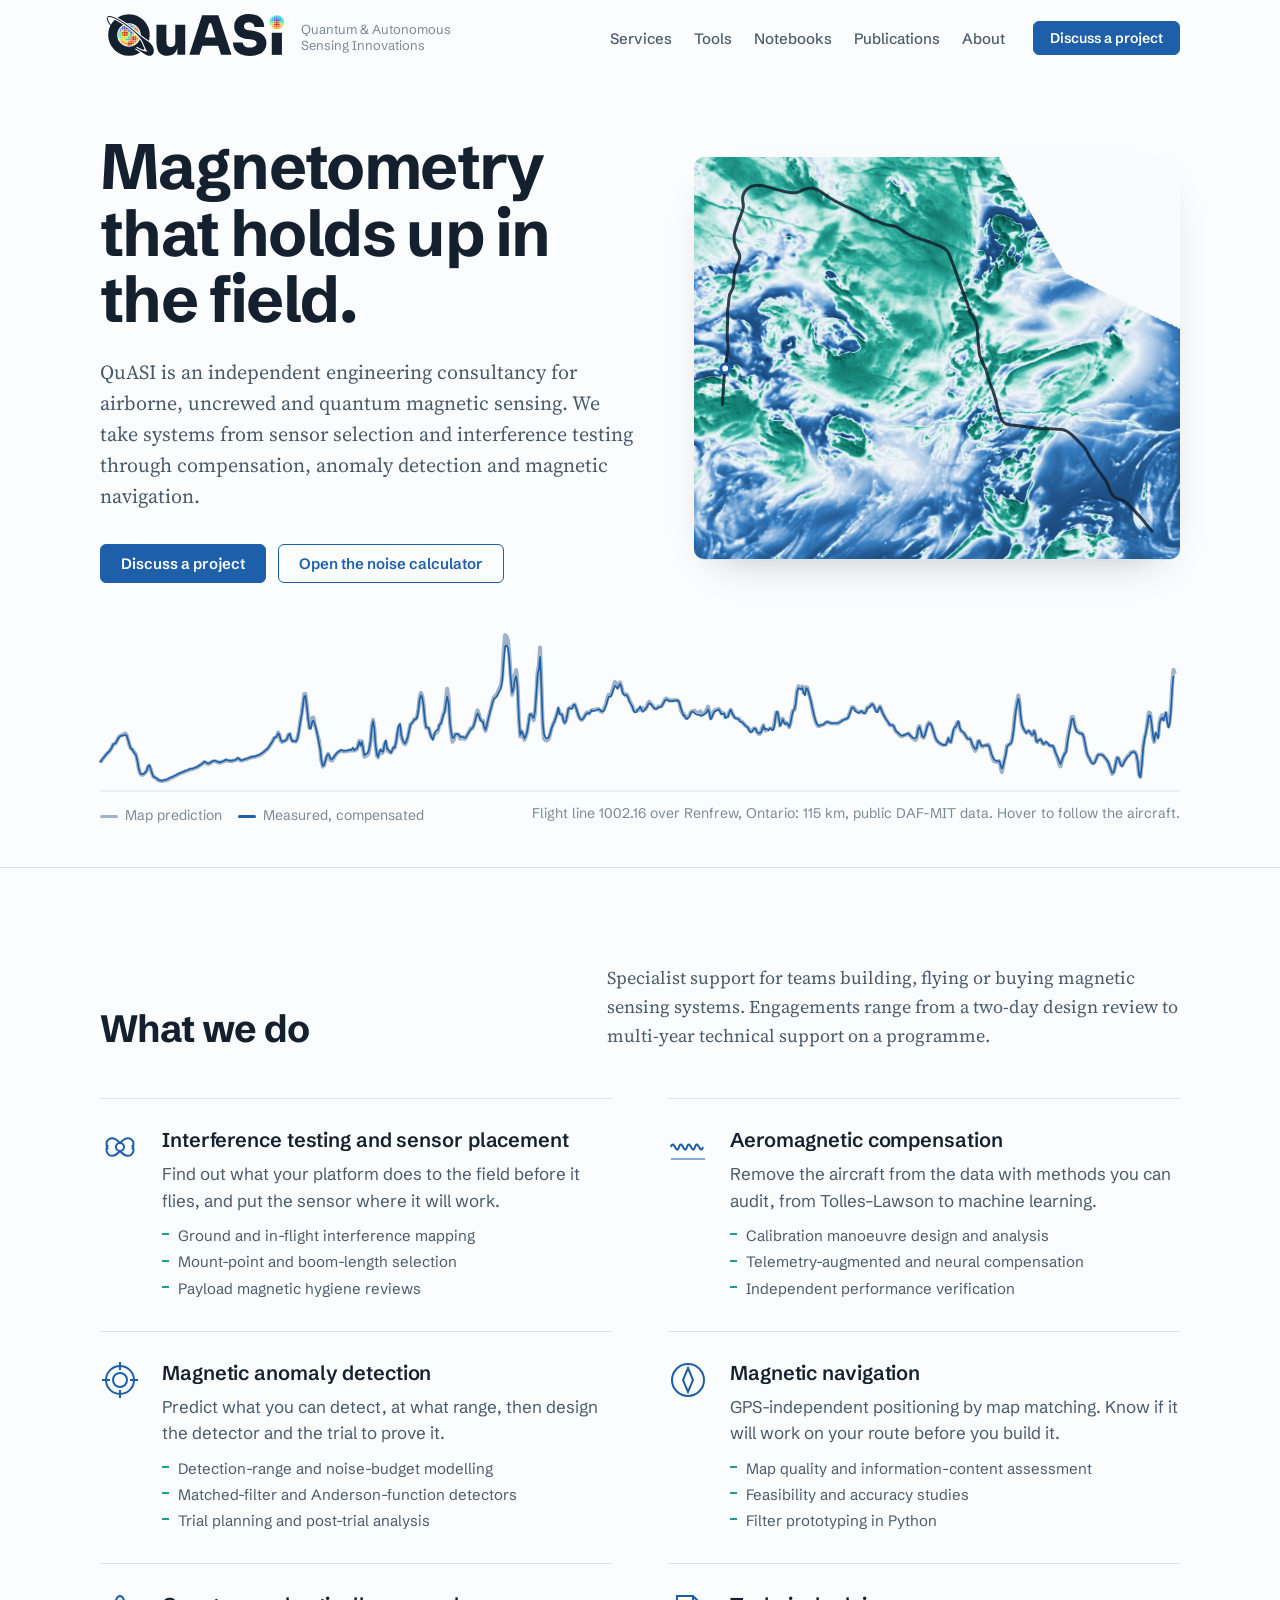
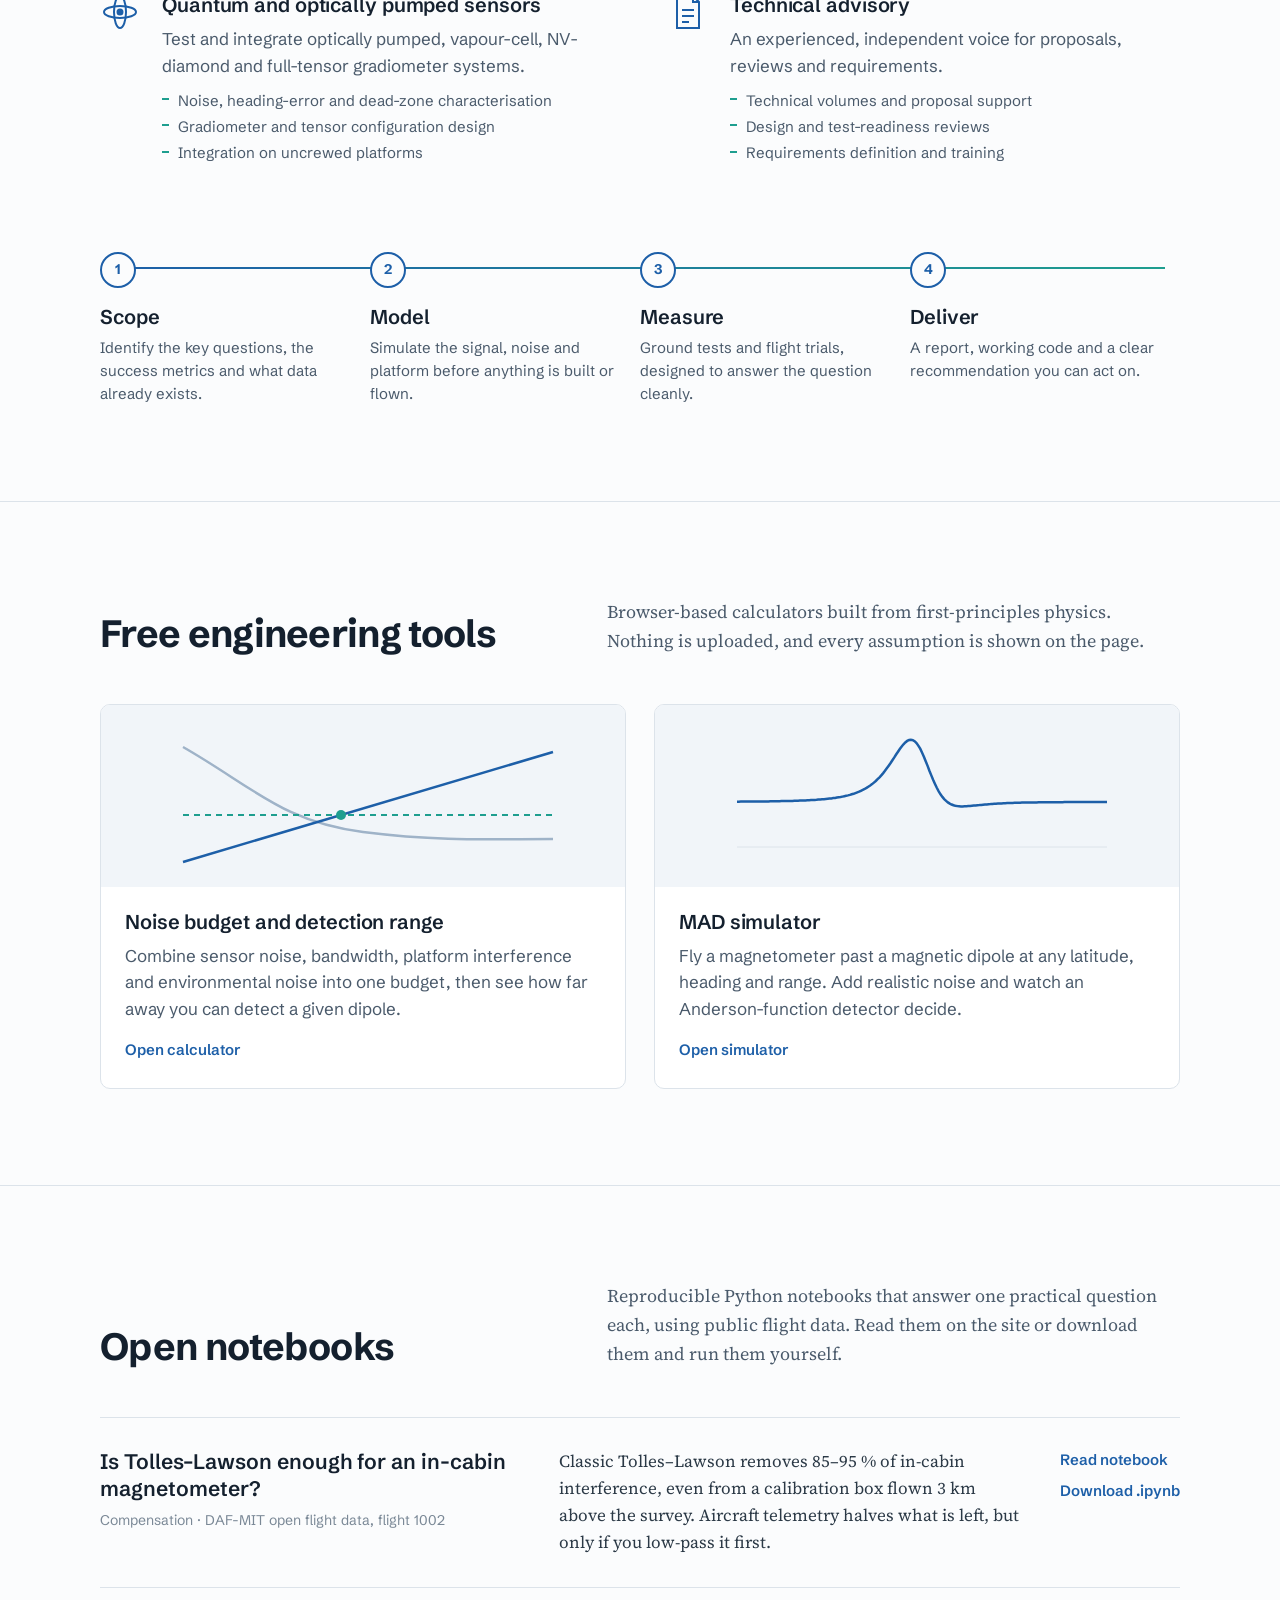
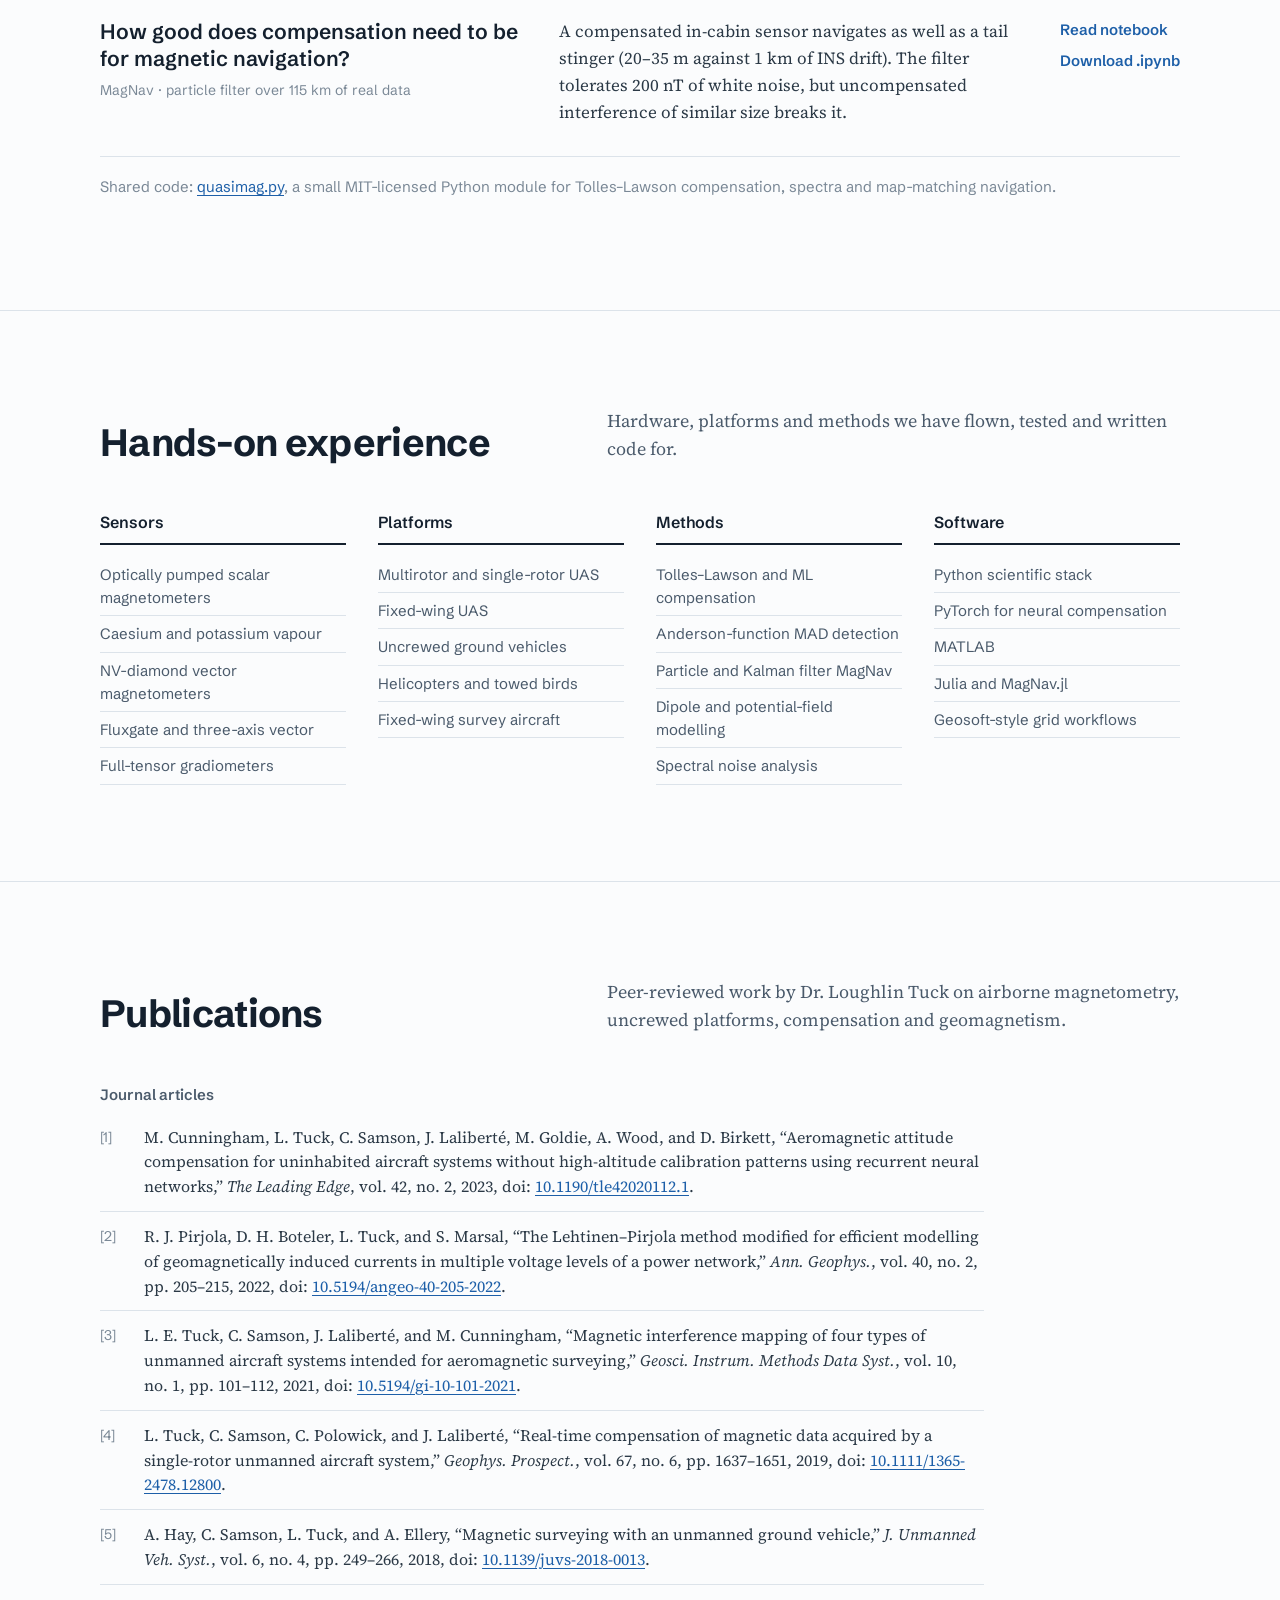
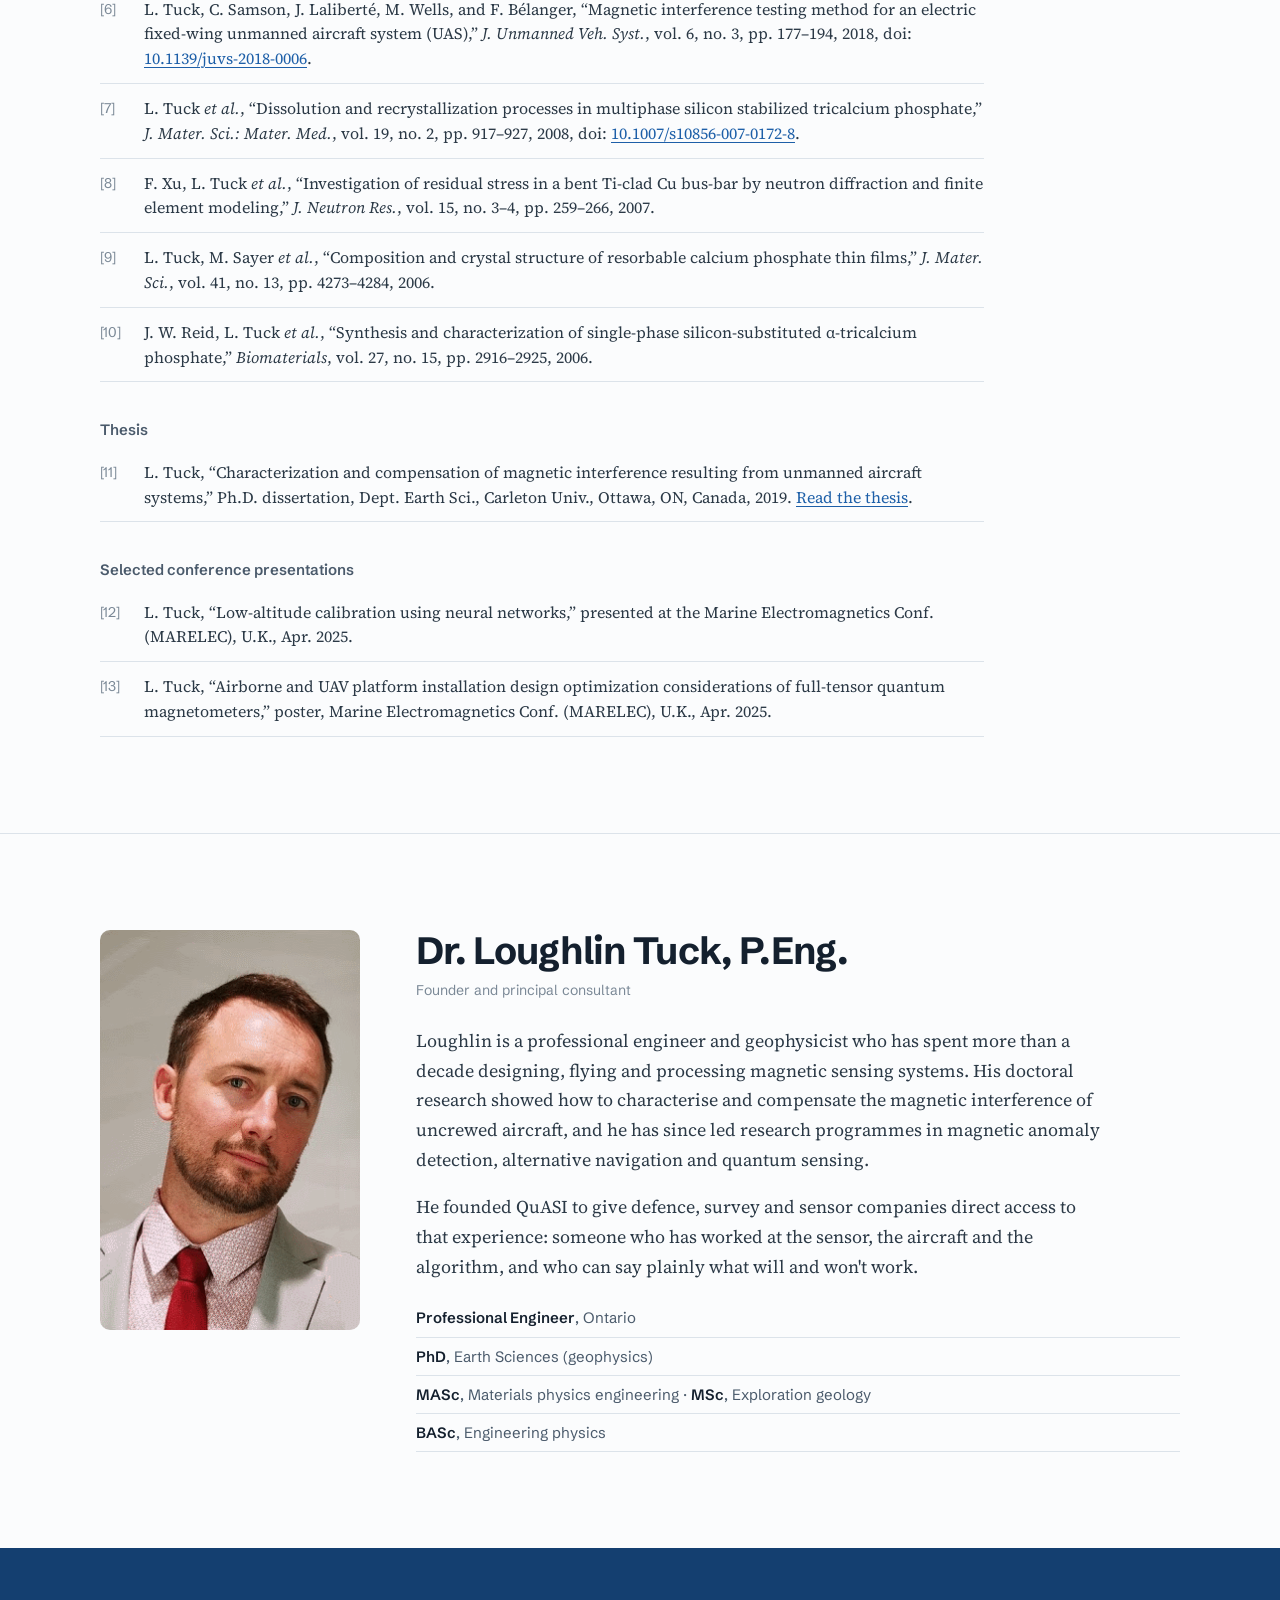
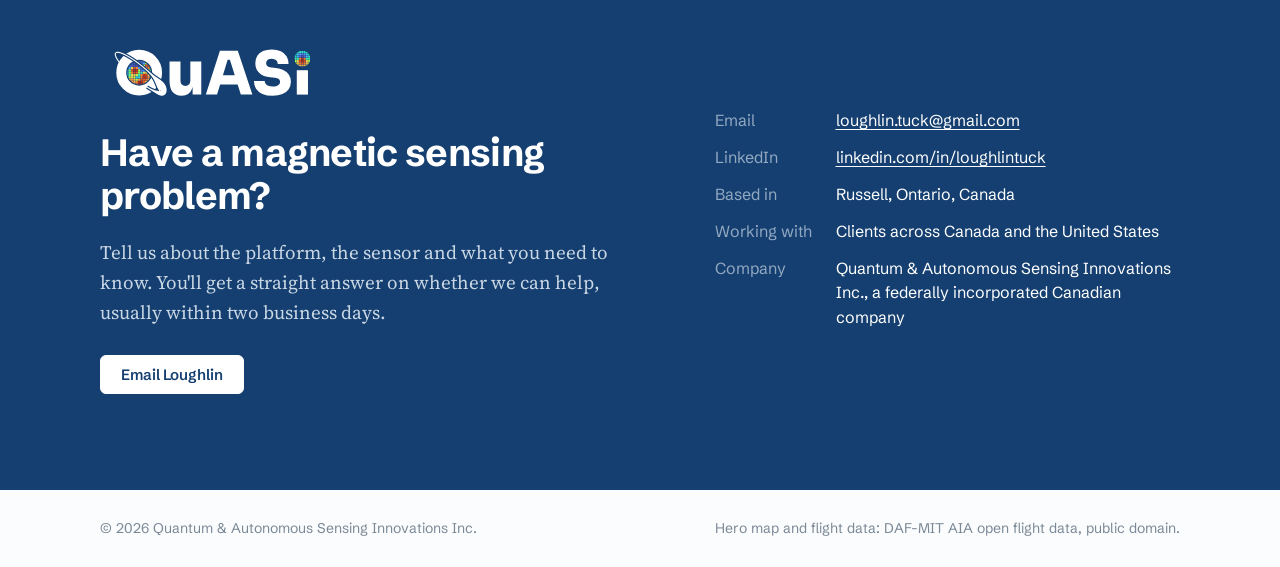
==== commit b32357ef: "Add files via upload" ====
--- a/index.html
+++ b/index.html
@@ -108,7 +108,7 @@
     </div>
 
     <ol class="steps" aria-label="How an engagement runs">
-      <li><h3>Scope</h3><p>Agree the question, the success criteria and what data already exists.</p></li>
+      <li><h3>Scope</h3><p>Identify the key questions, the success metrics and what data already exists.</p></li>
       <li><h3>Model</h3><p>Simulate the signal, noise and platform before anything is built or flown.</p></li>
       <li><h3>Measure</h3><p>Ground tests and flight trials, designed to answer the question cleanly.</p></li>
       <li><h3>Deliver</h3><p>A report, working code and a clear recommendation you can act on.</p></li>
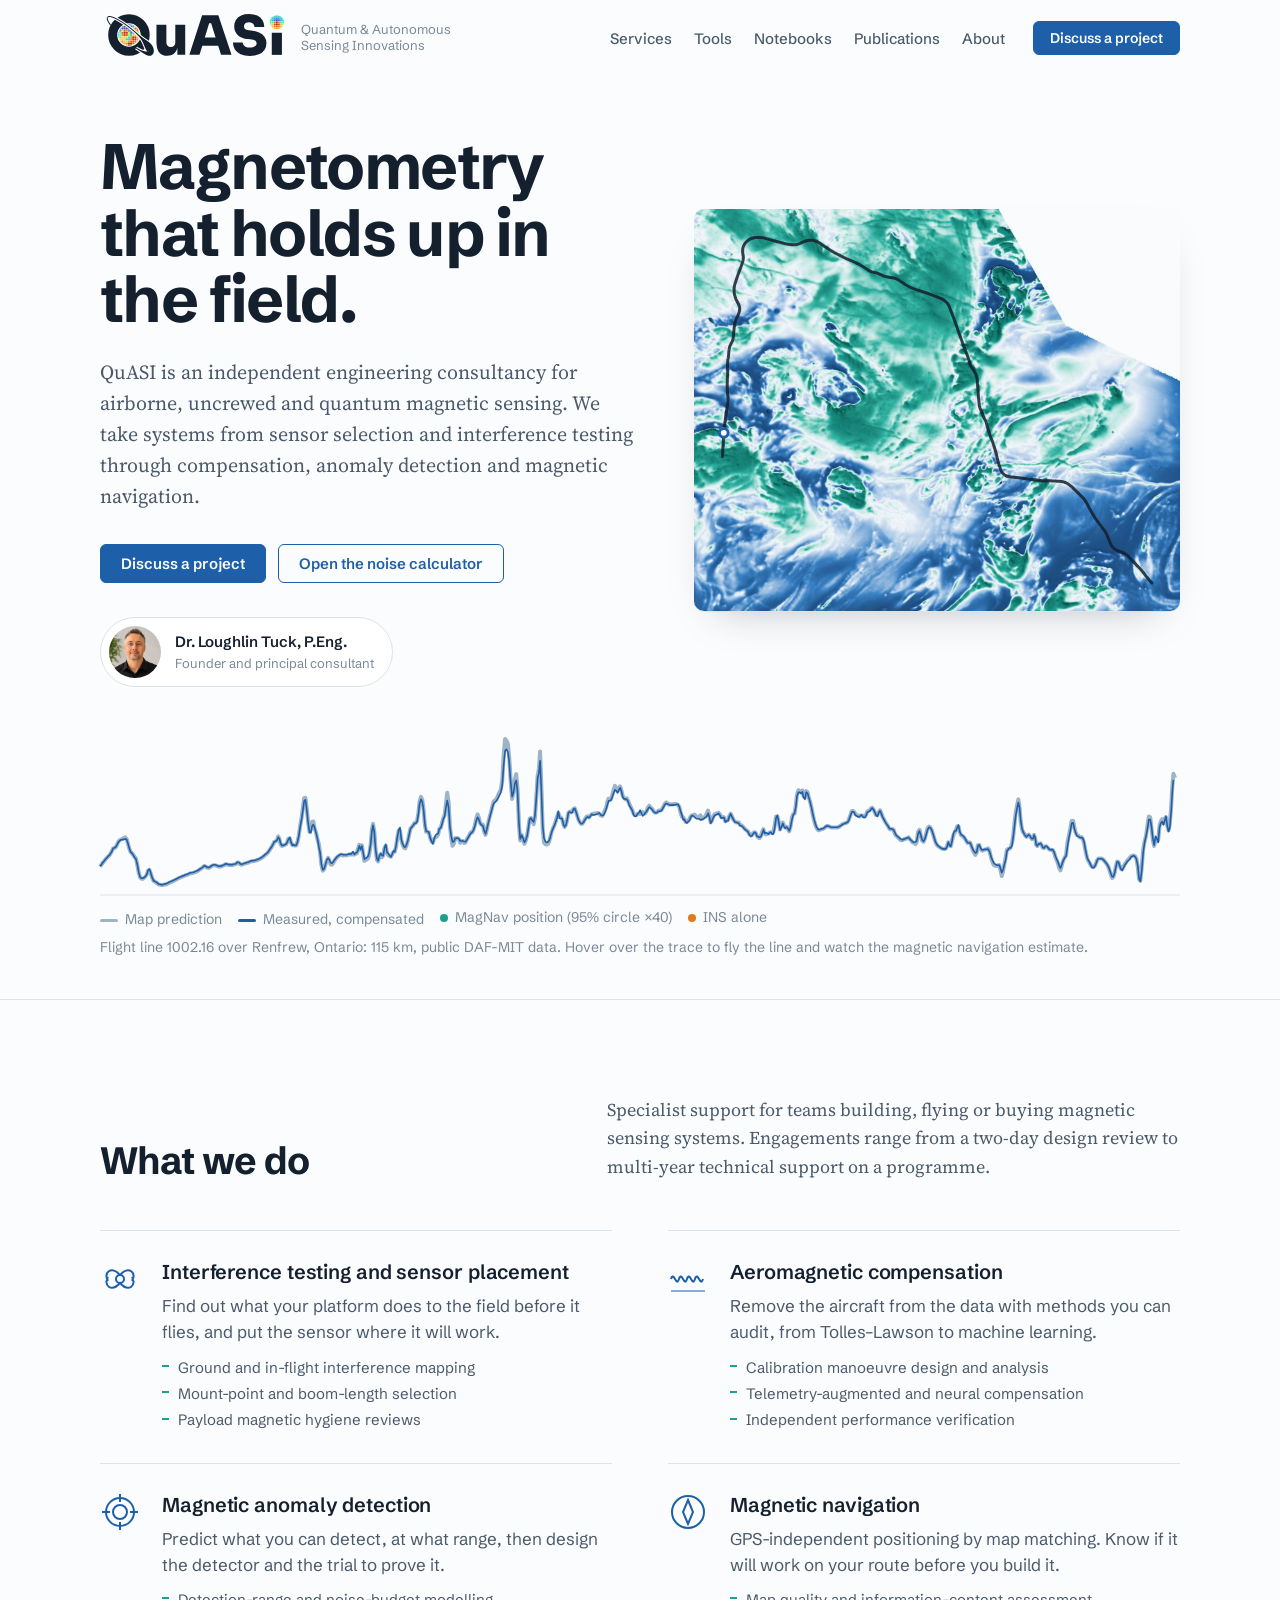
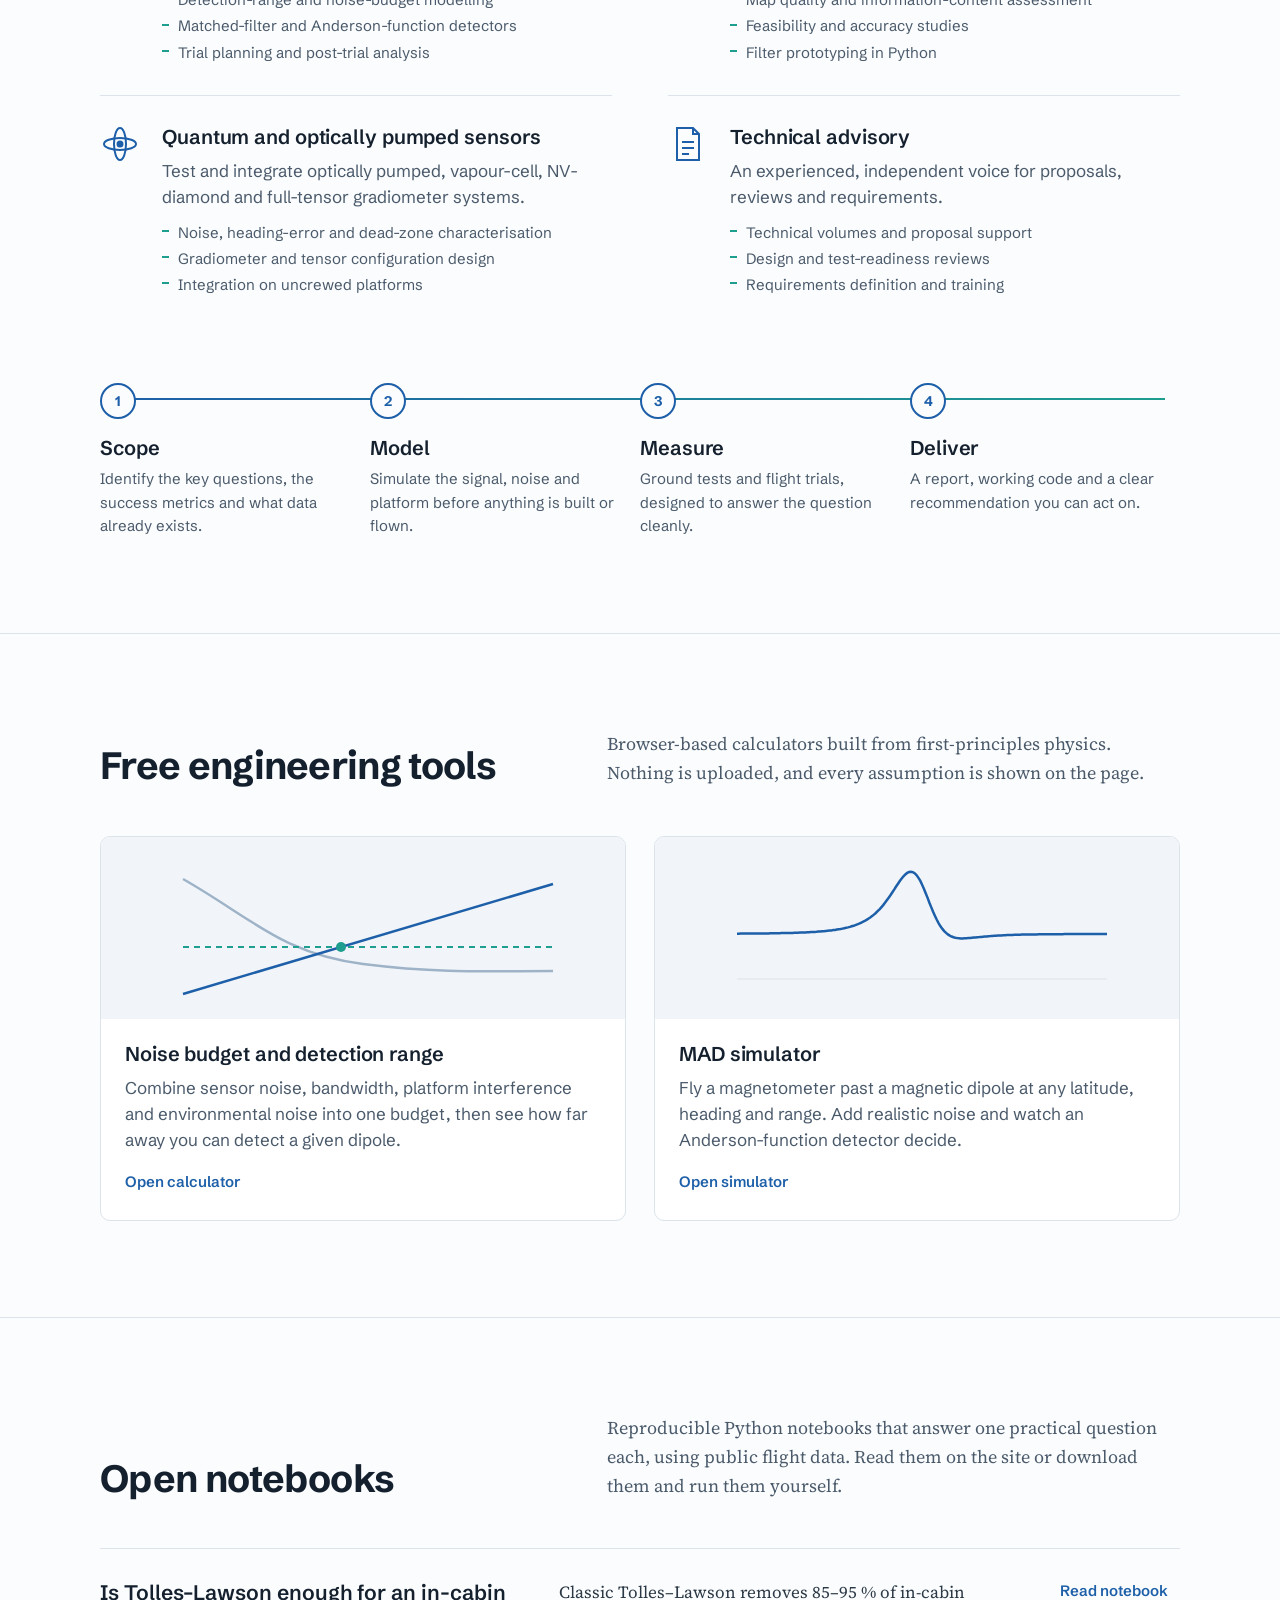
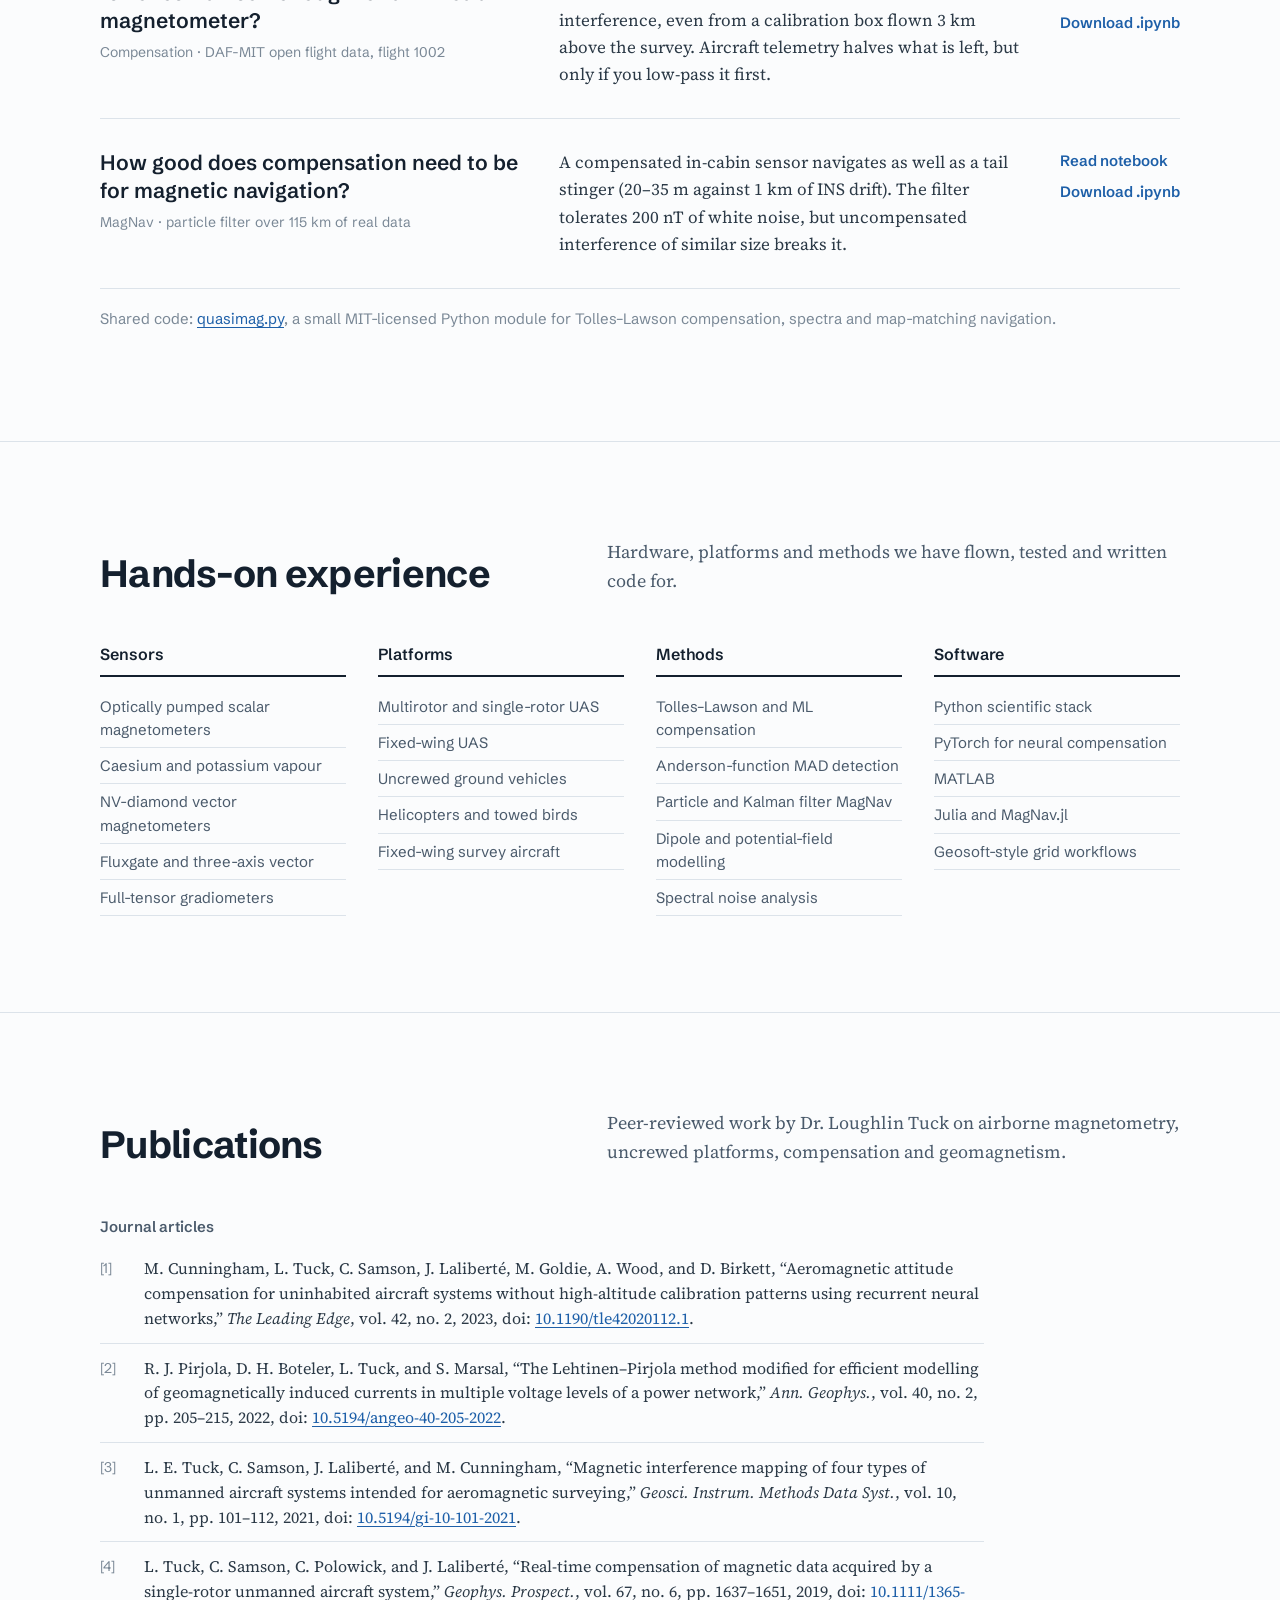
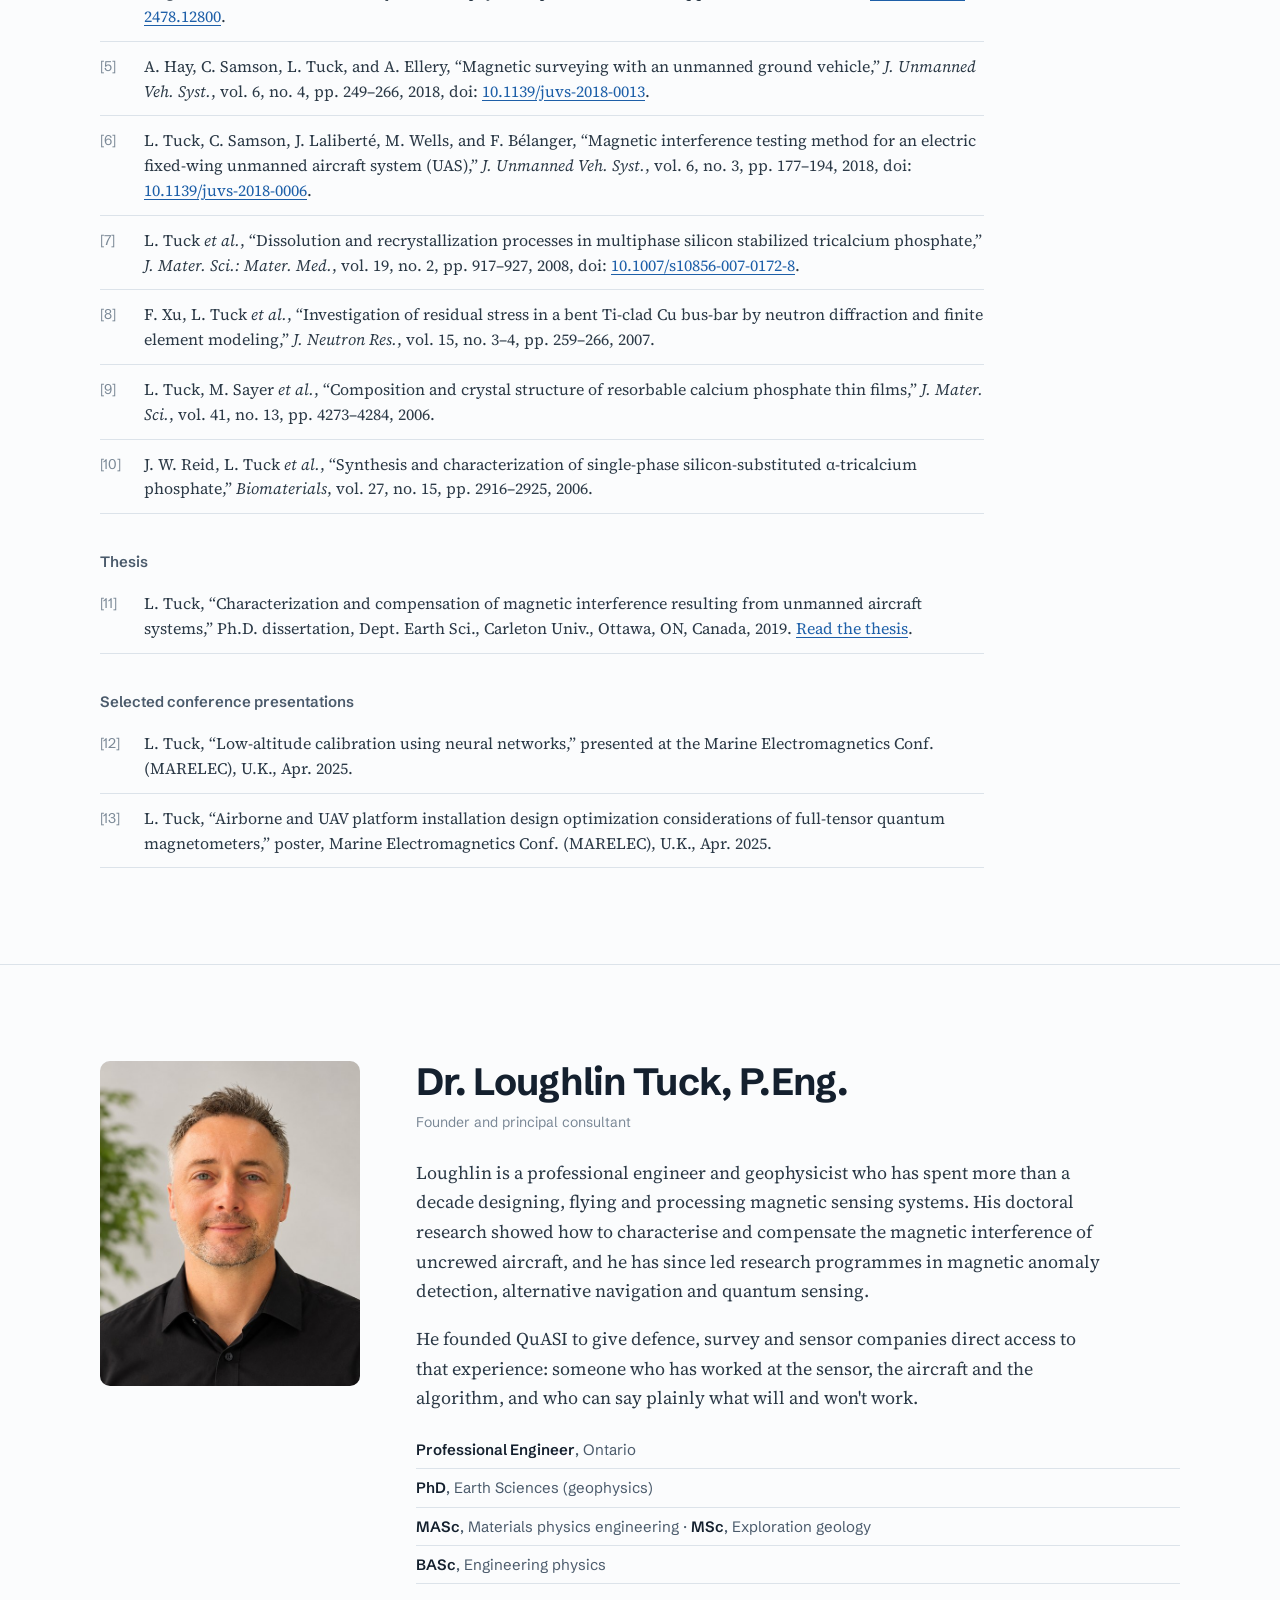
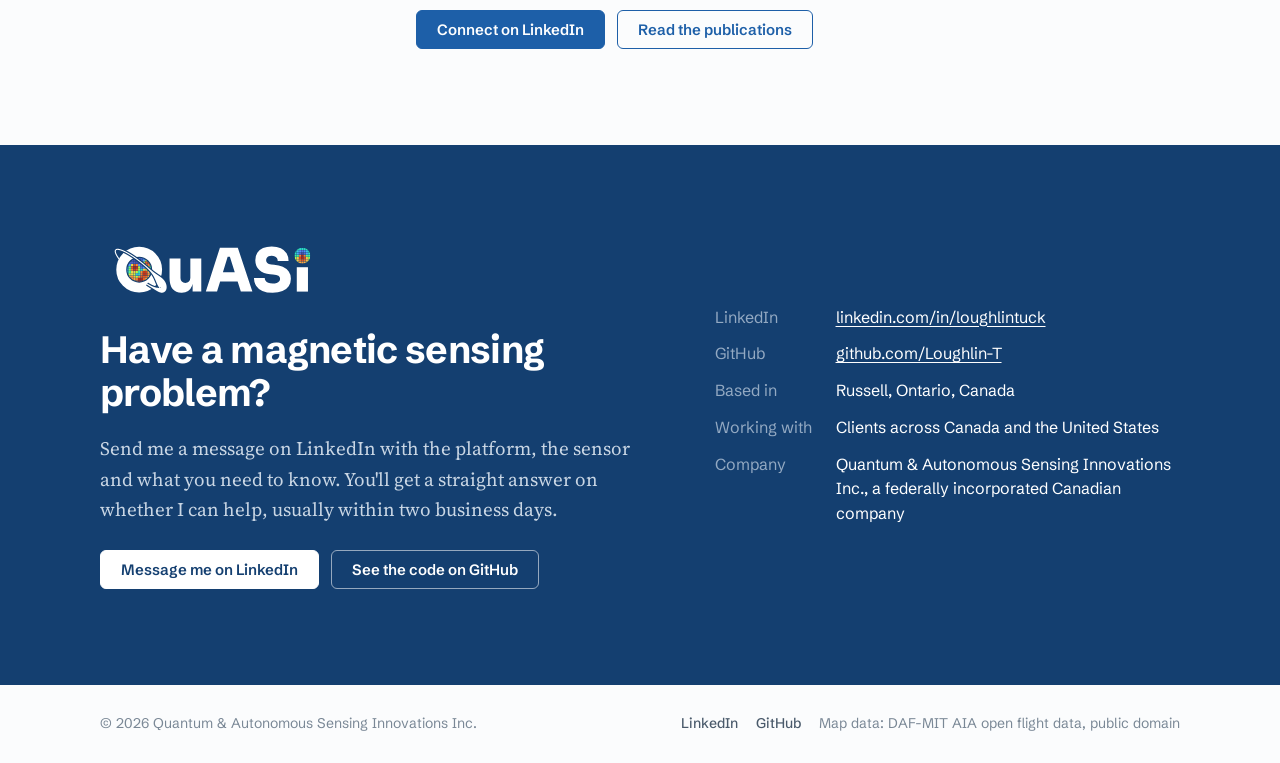
==== commit 3a1bc471: "Add files via upload" ====
--- a/index.html
+++ b/index.html
@@ -46,6 +46,10 @@
           <a class="btn primary" href="#contact">Discuss a project</a>
           <a class="btn ghost" href="tools/noise.html">Open the noise calculator</a>
         </div>
+        <a class="founder" href="#about">
+          <img src="assets/loughlin-tuck.jpg" alt="" width="52" height="52">
+          <span><b>Dr. Loughlin Tuck, P.Eng.</b><small>Founder and principal consultant</small></span>
+        </a>
       </div>
       <figure class="map-panel" style="margin:0">
         <img src="assets/renfrew-map.jpg" alt="Shaded aeromagnetic anomaly map near Renfrew, Ontario, with a survey flight line drawn across it" width="1400" height="1158">
@@ -55,8 +59,8 @@
     <figure class="trace" style="margin:40px 0 0">
       <svg id="traceSvg" viewBox="0 0 1000 170" preserveAspectRatio="none" role="img" aria-label="Measured magnetic field along a 115 km flight line compared with the anomaly map"></svg>
       <figcaption>
-        <span><span class="key"><i style="background:#9fb3c8"></i>Map prediction</span><span class="key"><i style="background:#1d5fa8"></i>Measured, compensated</span></span>
-        <span id="traceReadout">Flight line 1002.16 over Renfrew, Ontario: 115 km, public DAF-MIT data. Hover to follow the aircraft.</span>
+        <span><span class="key"><i style="background:#9fb3c8"></i>Map prediction</span><span class="key"><i style="background:#1d5fa8"></i>Measured, compensated</span><span class="key key-hover"><i style="background:#1e9e8f;height:8px;width:8px;border-radius:50%"></i>MagNav position (95% circle ×40)</span><span class="key key-hover"><i style="background:#e07a1f;height:8px;width:8px;border-radius:50%"></i>INS alone</span></span>
+        <span id="traceReadout">Flight line 1002.16 over Renfrew, Ontario: 115 km, public DAF-MIT data. Hover over the trace to fly the line and watch the magnetic navigation estimate.</span>
       </figcaption>
     </figure>
   </div>
@@ -217,8 +221,8 @@
 
 <section id="about">
   <div class="wrap about">
-    <div>
-      <img src="assets/loughlin-tuck.png" alt="Portrait of Dr. Loughlin Tuck" width="310" height="400">
+    <div class="portrait" id="portrait">
+      <img src="assets/loughlin-tuck.jpg" alt="Portrait of Dr. Loughlin Tuck" width="640" height="800">
     </div>
     <div>
       <h2>Dr. Loughlin Tuck, P.Eng.</h2>
@@ -233,6 +237,10 @@
         <div><b>MASc</b>, Materials physics engineering · <b>MSc</b>, Exploration geology</div>
         <div><b>BASc</b>, Engineering physics</div>
       </div>
+      <div class="about-links">
+        <a class="btn primary" href="https://www.linkedin.com/in/loughlintuck/" target="_blank" rel="noopener">Connect on LinkedIn</a>
+        <a class="btn ghost" href="#publications">Read the publications</a>
+      </div>
     </div>
   </div>
 </section>
@@ -242,12 +250,15 @@
     <div>
       <img class="contact-logo" src="assets/logo/quasi-logo-B2-reverse.svg" alt="QuASI" width="220" height="64">
       <h2>Have a magnetic sensing problem?</h2>
-      <p>Tell us about the platform, the sensor and what you need to know. You'll get a straight answer on whether we can help, usually within two business days.</p>
-      <a class="btn primary" href="mailto:loughlin.tuck@gmail.com?subject=Project%20enquiry">Email Loughlin</a>
+      <p>Send me a message on LinkedIn with the platform, the sensor and what you need to know. You'll get a straight answer on whether I can help, usually within two business days.</p>
+      <div class="contact-ctas">
+        <a class="btn primary" href="https://www.linkedin.com/in/loughlintuck/" target="_blank" rel="noopener">Message me on LinkedIn</a>
+        <a class="btn ghost-light" href="https://github.com/Loughlin-T/quasi" target="_blank" rel="noopener">See the code on GitHub</a>
+      </div>
     </div>
     <dl>
-      <dt>Email</dt><dd><a href="mailto:loughlin.tuck@gmail.com">loughlin.tuck@gmail.com</a></dd>
-      <dt>LinkedIn</dt><dd><a href="https://www.linkedin.com/in/loughlintuck/">linkedin.com/in/loughlintuck</a></dd>
+      <dt>LinkedIn</dt><dd><a href="https://www.linkedin.com/in/loughlintuck/" target="_blank" rel="noopener">linkedin.com/in/loughlintuck</a></dd>
+      <dt>GitHub</dt><dd><a href="https://github.com/Loughlin-T/quasi" target="_blank" rel="noopener">github.com/Loughlin-T</a></dd>
       <dt>Based in</dt><dd>Russell, Ontario, Canada</dd>
       <dt>Working with</dt><dd>Clients across Canada and the United States</dd>
       <dt>Company</dt><dd>Quantum &amp; Autonomous Sensing Innovations Inc., a federally incorporated Canadian company</dd>
@@ -259,7 +270,7 @@
 <footer>
   <div class="wrap">
     <span>© 2026 Quantum &amp; Autonomous Sensing Innovations Inc.</span>
-    <span>Hero map and flight data: DAF-MIT AIA open flight data, public domain.</span>
+    <span class="foot-links"><a href="https://www.linkedin.com/in/loughlintuck/" target="_blank" rel="noopener">LinkedIn</a><a href="https://github.com/Loughlin-T/quasi" target="_blank" rel="noopener">GitHub</a><span>Map data: DAF-MIT AIA open flight data, public domain</span></span>
   </div>
 </footer>
 
--- a/css/site.css
+++ b/css/site.css
@@ -137,7 +137,9 @@
 
 /* about */
 .about { display: grid; grid-template-columns: 260px 1fr; gap: 56px; align-items: start; }
-.about img { border-radius: 10px; width: 260px; aspect-ratio: 310/400; object-fit: cover; }
+.portrait { width: 260px; aspect-ratio: 4/5; border-radius: 10px; overflow: hidden; background: var(--panel); }
+.portrait img { width: 100%; height: 100%; object-fit: cover; object-position: 50% 30%; transform-origin: 50% 35%; transform: scale(1.14) translateY(3%); opacity: 0; transition: opacity .9s ease; will-change: transform; }
+.portrait.in img { opacity: 1; }
 .creds { margin-top: 18px; font-size: 15px; color: var(--slate); }
 .creds div { padding: 7px 0; border-bottom: 1px solid var(--rule); }
 .creds b { color: var(--ink); font-weight: 600; }
@@ -183,7 +185,7 @@
 @media (max-width: 560px) {
   body { font-size: 16px; }
   .caps, .steps { grid-template-columns: 1fr; }
-  .about img { width: 200px; }
+  .portrait { width: 200px; }
   .trace svg { height: 130px; }
 }
 @media (prefers-reduced-motion: reduce) {
@@ -238,3 +240,20 @@
 
 .contact-logo { height: 64px; width: auto; margin: 0 0 24px -6px; }
 @media (max-width: 560px) { .brand img { height: 38px; } }
+
+/* founder strip, links */
+.founder { display: inline-flex; align-items: center; gap: 14px; margin-top: 34px; text-decoration: none; color: var(--ink); padding: 8px 18px 8px 8px; border: 1px solid var(--rule); border-radius: 999px; background: #fff; transition: border-color .15s; }
+.founder:hover { border-color: #b9c8d8; color: var(--ink); }
+.founder img { width: 52px; height: 52px; border-radius: 50%; object-fit: cover; object-position: 50% 22%; }
+.founder b { display: block; font-size: 15px; font-weight: 600; }
+.founder small { display: block; font-size: 13px; color: var(--mute); }
+.about-links, .contact-ctas { display: flex; flex-wrap: wrap; gap: 12px; margin-top: 26px; }
+.btn.ghost-light { background: transparent; color: #fff; border-color: rgba(255,255,255,.55); }
+.btn.ghost-light:hover { background: rgba(255,255,255,.1); color: #fff; }
+.contact .contact-ctas .btn.primary { margin-top: 0; }
+.foot-links { display: inline-flex; flex-wrap: wrap; gap: 6px 18px; }
+.foot-links a { color: var(--slate); text-decoration: none; font-weight: 500; }
+.foot-links a:hover { color: var(--blue); }
+
+@media (prefers-reduced-motion: reduce) { .portrait img { transform: none !important; opacity: 1 !important; } }
+.trace svg { touch-action: pan-y; cursor: crosshair; }
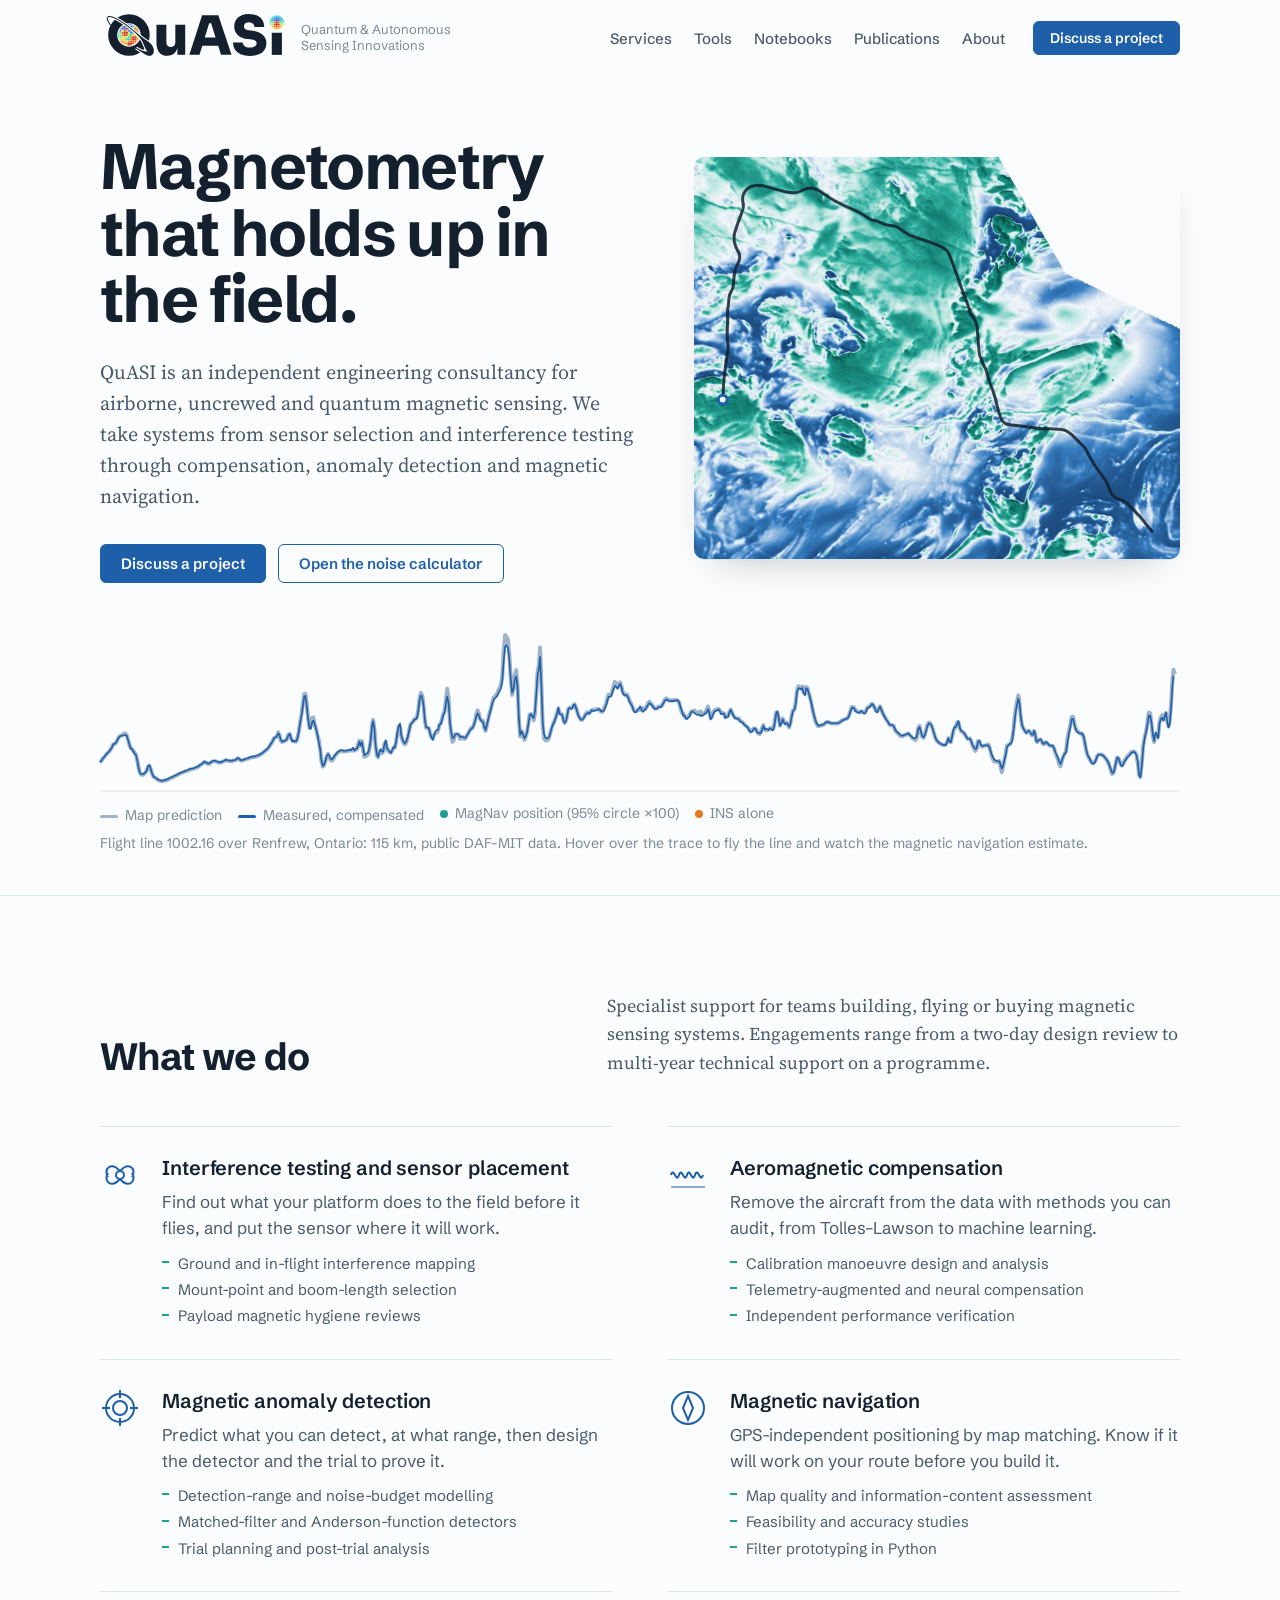
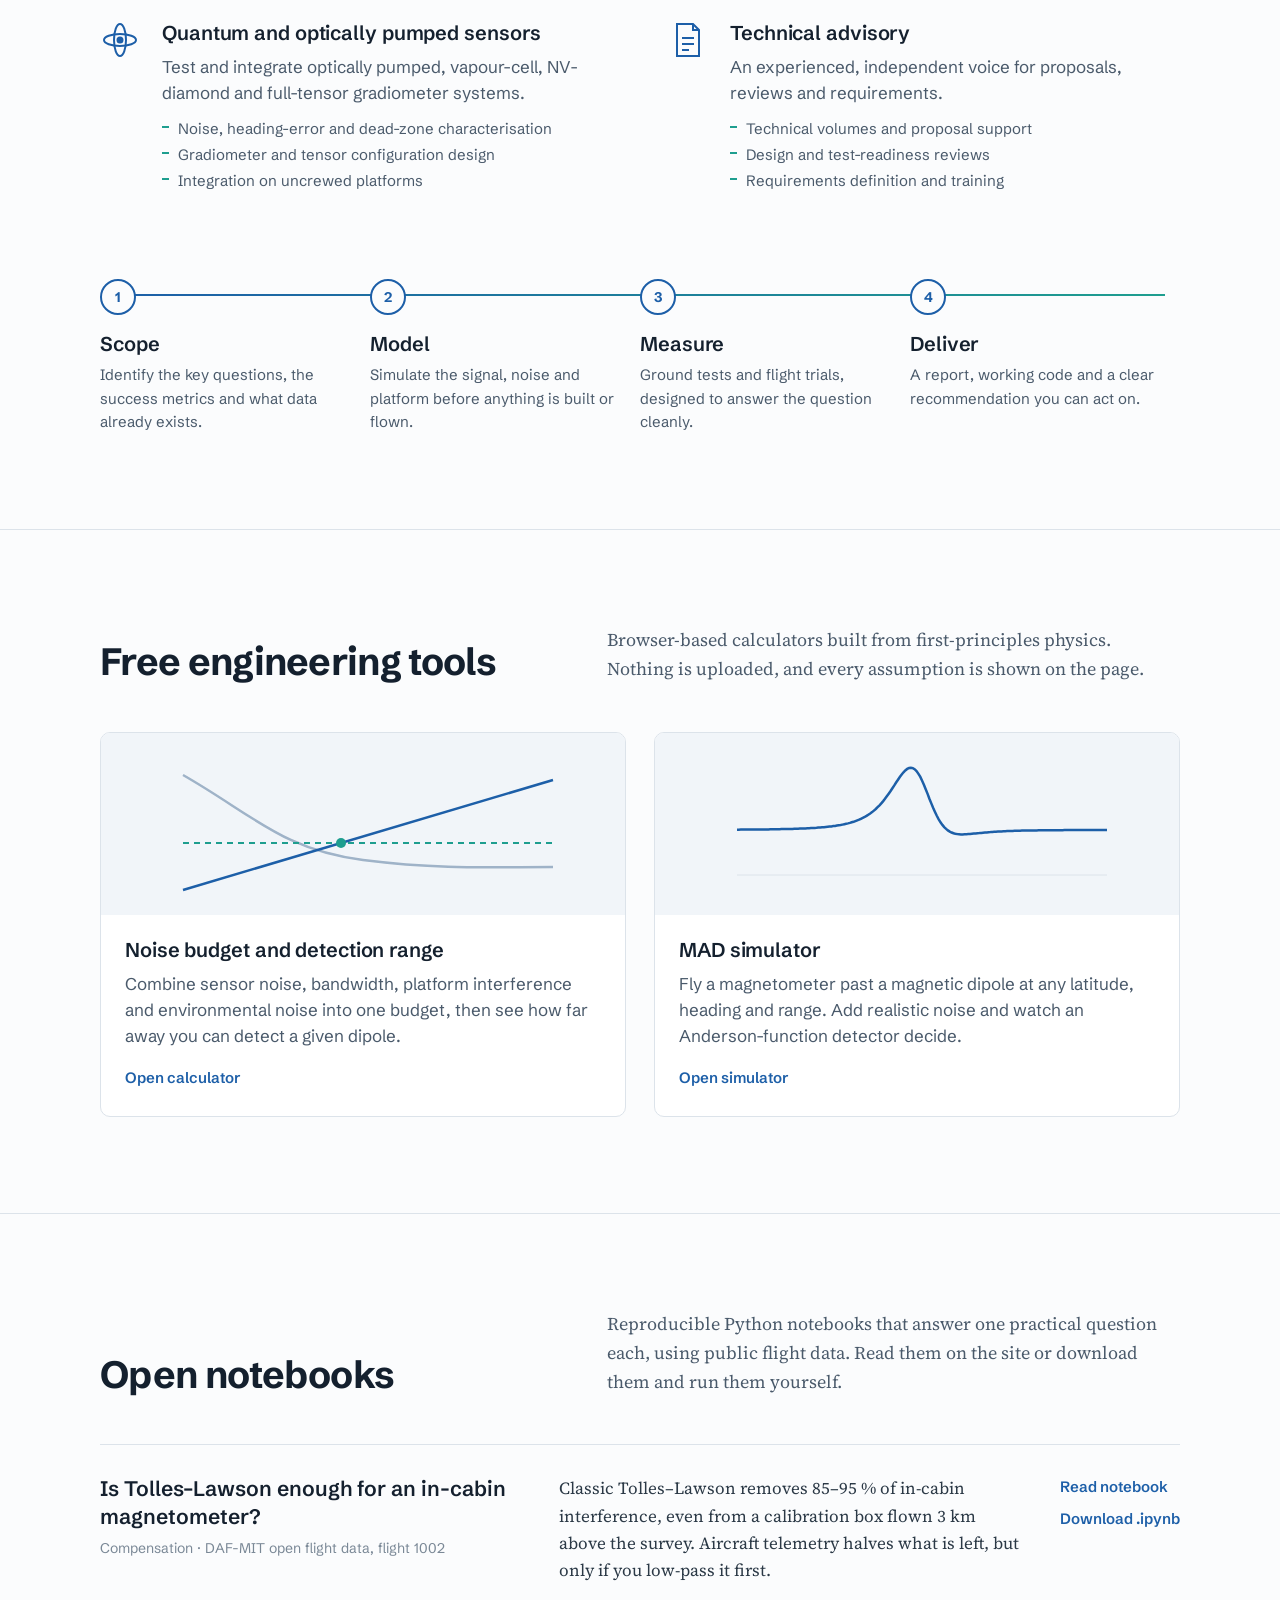
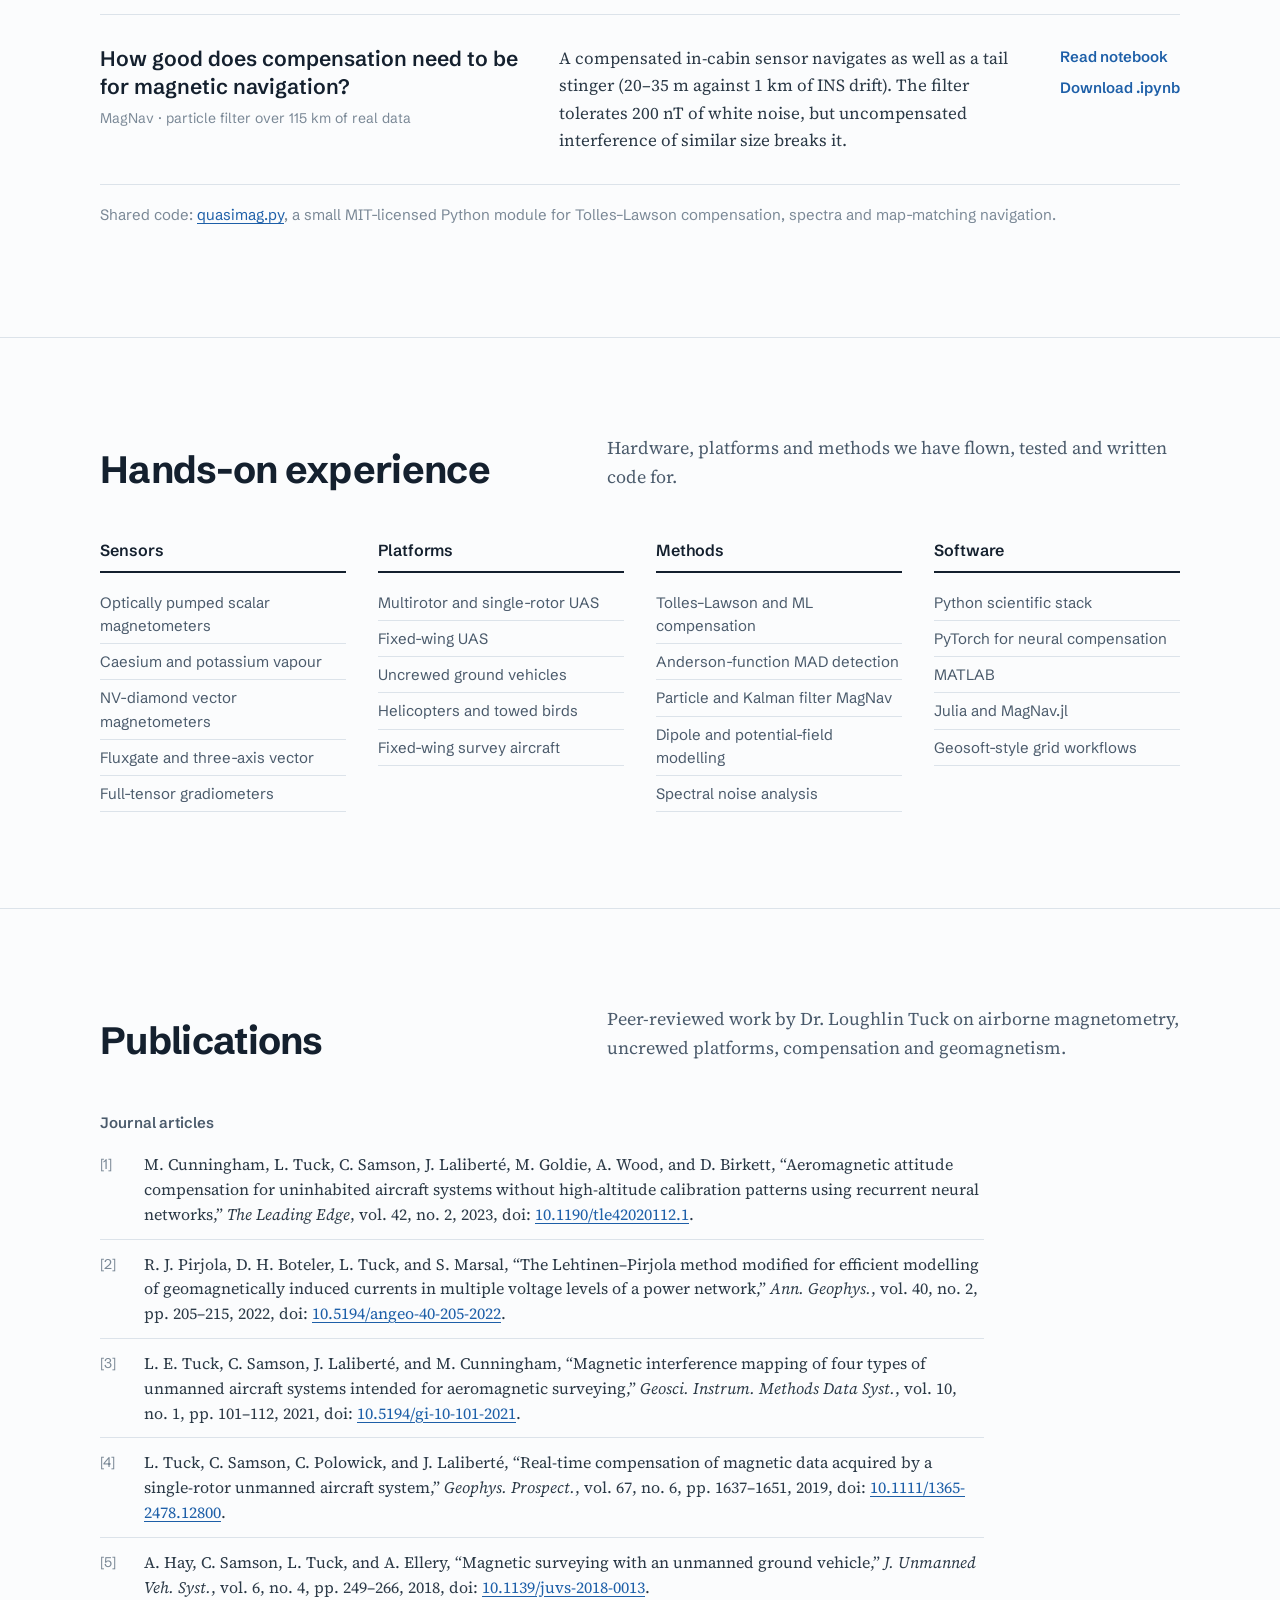
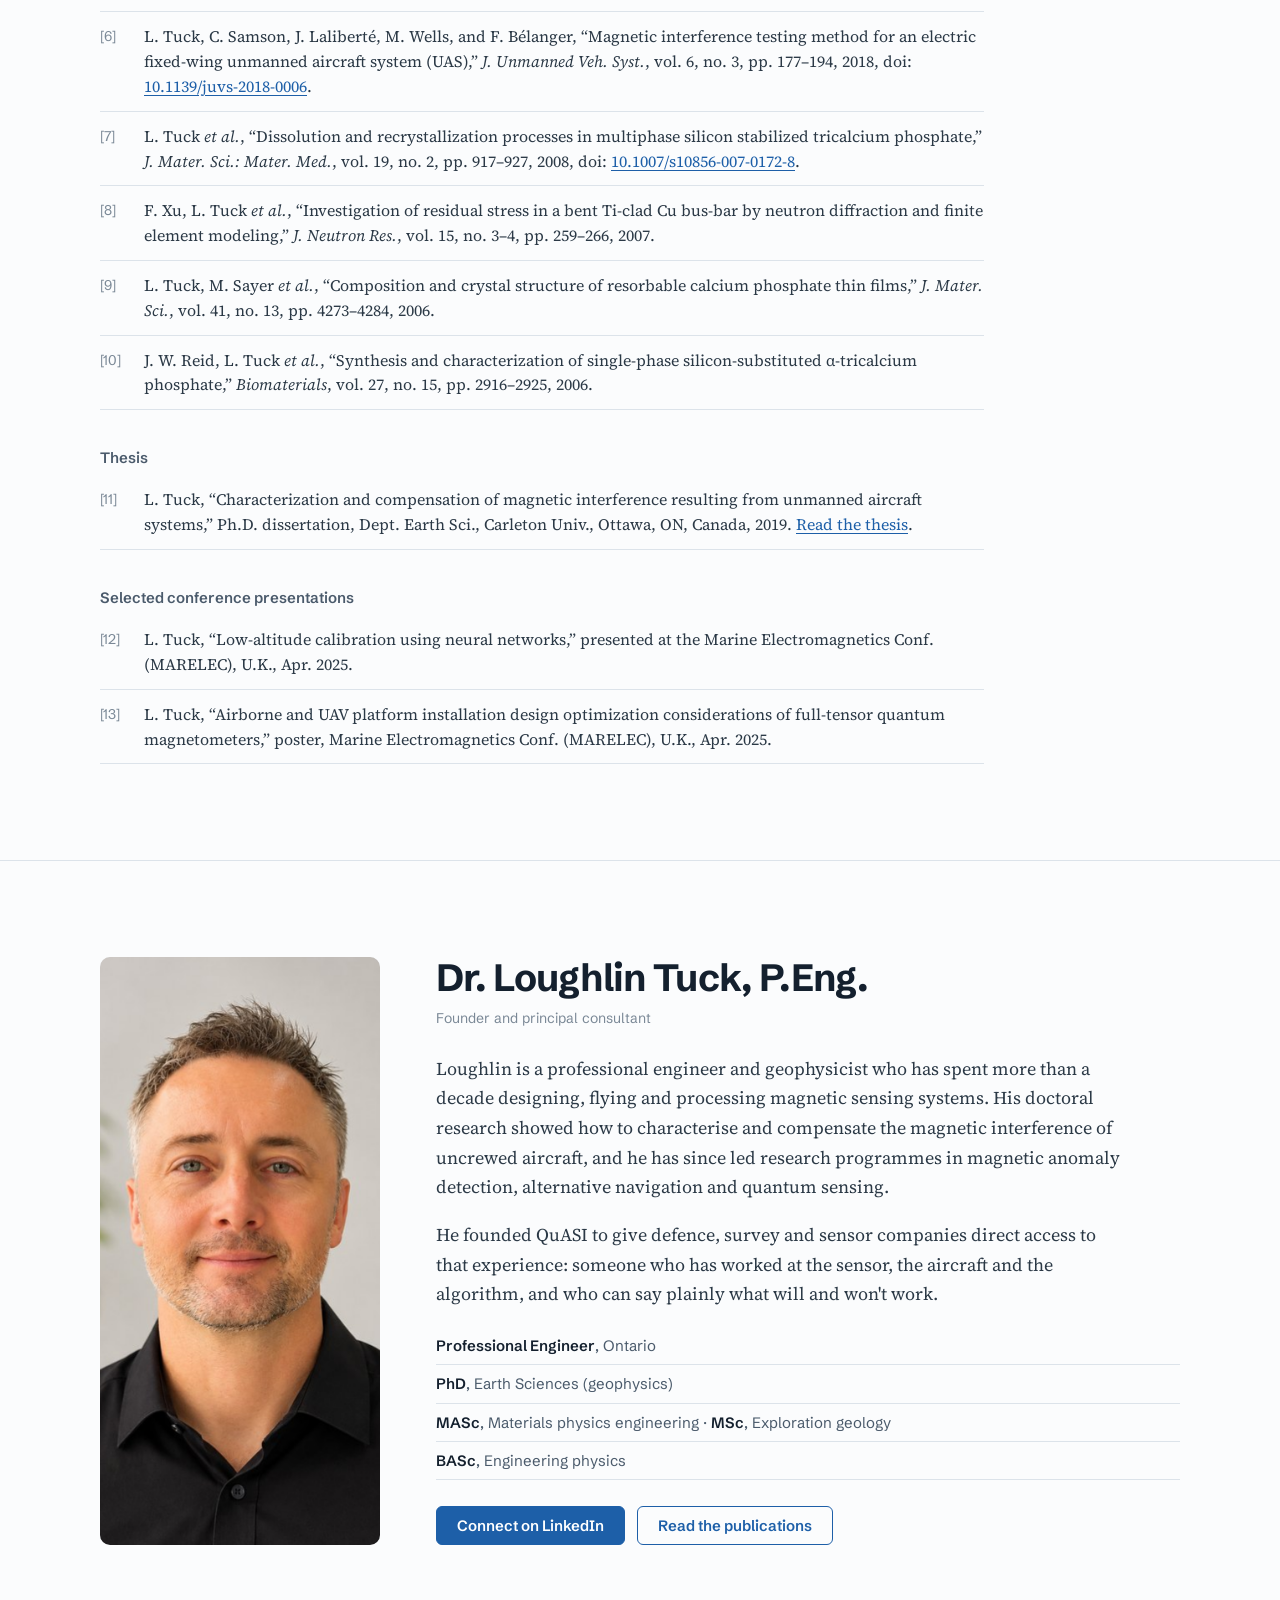
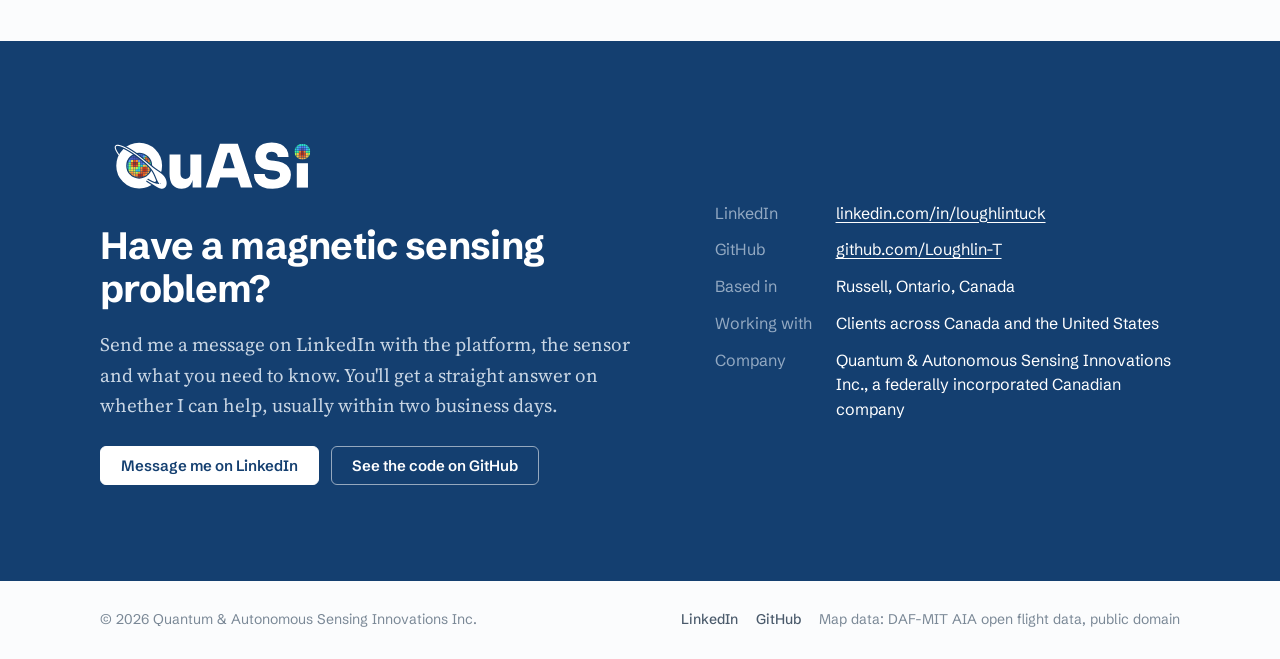
==== commit d12d41c6: "Add files via upload" ====
--- a/index.html
+++ b/index.html
@@ -14,7 +14,7 @@
 <link rel="preconnect" href="https://fonts.googleapis.com">
 <link rel="preconnect" href="https://fonts.gstatic.com" crossorigin>
 <link href="https://fonts.googleapis.com/css2?family=Schibsted+Grotesk:wght@400;500;600;700&family=Source+Serif+4:opsz,wght@8..60,400;8..60,500&display=swap" rel="stylesheet">
-<link rel="stylesheet" href="css/site.css">
+<link rel="stylesheet" href="css/site.css?v=20261031b">
 </head>
 <body>
 
@@ -46,10 +46,6 @@
           <a class="btn primary" href="#contact">Discuss a project</a>
           <a class="btn ghost" href="tools/noise.html">Open the noise calculator</a>
         </div>
-        <a class="founder" href="#about">
-          <img src="assets/loughlin-tuck.jpg" alt="" width="52" height="52">
-          <span><b>Dr. Loughlin Tuck, P.Eng.</b><small>Founder and principal consultant</small></span>
-        </a>
       </div>
       <figure class="map-panel" style="margin:0">
         <img src="assets/renfrew-map.jpg" alt="Shaded aeromagnetic anomaly map near Renfrew, Ontario, with a survey flight line drawn across it" width="1400" height="1158">
@@ -59,7 +55,7 @@
     <figure class="trace" style="margin:40px 0 0">
       <svg id="traceSvg" viewBox="0 0 1000 170" preserveAspectRatio="none" role="img" aria-label="Measured magnetic field along a 115 km flight line compared with the anomaly map"></svg>
       <figcaption>
-        <span><span class="key"><i style="background:#9fb3c8"></i>Map prediction</span><span class="key"><i style="background:#1d5fa8"></i>Measured, compensated</span><span class="key key-hover"><i style="background:#1e9e8f;height:8px;width:8px;border-radius:50%"></i>MagNav position (95% circle ×40)</span><span class="key key-hover"><i style="background:#e07a1f;height:8px;width:8px;border-radius:50%"></i>INS alone</span></span>
+        <span><span class="key"><i style="background:#9fb3c8"></i>Map prediction</span><span class="key"><i style="background:#1d5fa8"></i>Measured, compensated</span><span class="key key-hover"><i style="background:#1e9e8f;height:8px;width:8px;border-radius:50%"></i>MagNav position (95% circle ×100)</span><span class="key key-hover"><i style="background:#e07a1f;height:8px;width:8px;border-radius:50%"></i>INS alone</span></span>
         <span id="traceReadout">Flight line 1002.16 over Renfrew, Ontario: 115 km, public DAF-MIT data. Hover over the trace to fly the line and watch the magnetic navigation estimate.</span>
       </figcaption>
     </figure>
@@ -274,7 +270,7 @@
   </div>
 </footer>
 
-<script src="js/hero-data.js"></script>
-<script src="js/site.js"></script>
+<script src="js/hero-data.js?v=20261031b"></script>
+<script src="js/site.js?v=20261031b"></script>
 </body>
 </html>
--- a/css/site.css
+++ b/css/site.css
@@ -136,8 +136,9 @@
 .pub-group { font-size: 15px; font-weight: 600; color: var(--slate); margin: 36px 0 6px; }
 
 /* about */
-.about { display: grid; grid-template-columns: 260px 1fr; gap: 56px; align-items: start; }
-.portrait { width: 260px; aspect-ratio: 4/5; border-radius: 10px; overflow: hidden; background: var(--panel); }
+.about { display: grid; grid-template-columns: 280px 1fr; gap: 56px; align-items: start; }
+.about { align-items: stretch; }
+.portrait { width: 280px; height: 100%; min-height: 340px; border-radius: 10px; overflow: hidden; background: var(--panel); }
 .portrait img { width: 100%; height: 100%; object-fit: cover; object-position: 50% 30%; transform-origin: 50% 35%; transform: scale(1.14) translateY(3%); opacity: 0; transition: opacity .9s ease; will-change: transform; }
 .portrait.in img { opacity: 1; }
 .creds { margin-top: 18px; font-size: 15px; color: var(--slate); }
@@ -185,7 +186,7 @@
 @media (max-width: 560px) {
   body { font-size: 16px; }
   .caps, .steps { grid-template-columns: 1fr; }
-  .portrait { width: 200px; }
+  .portrait { width: 220px; height: auto; min-height: 0; aspect-ratio: 4/5; }
   .trace svg { height: 130px; }
 }
 @media (prefers-reduced-motion: reduce) {
